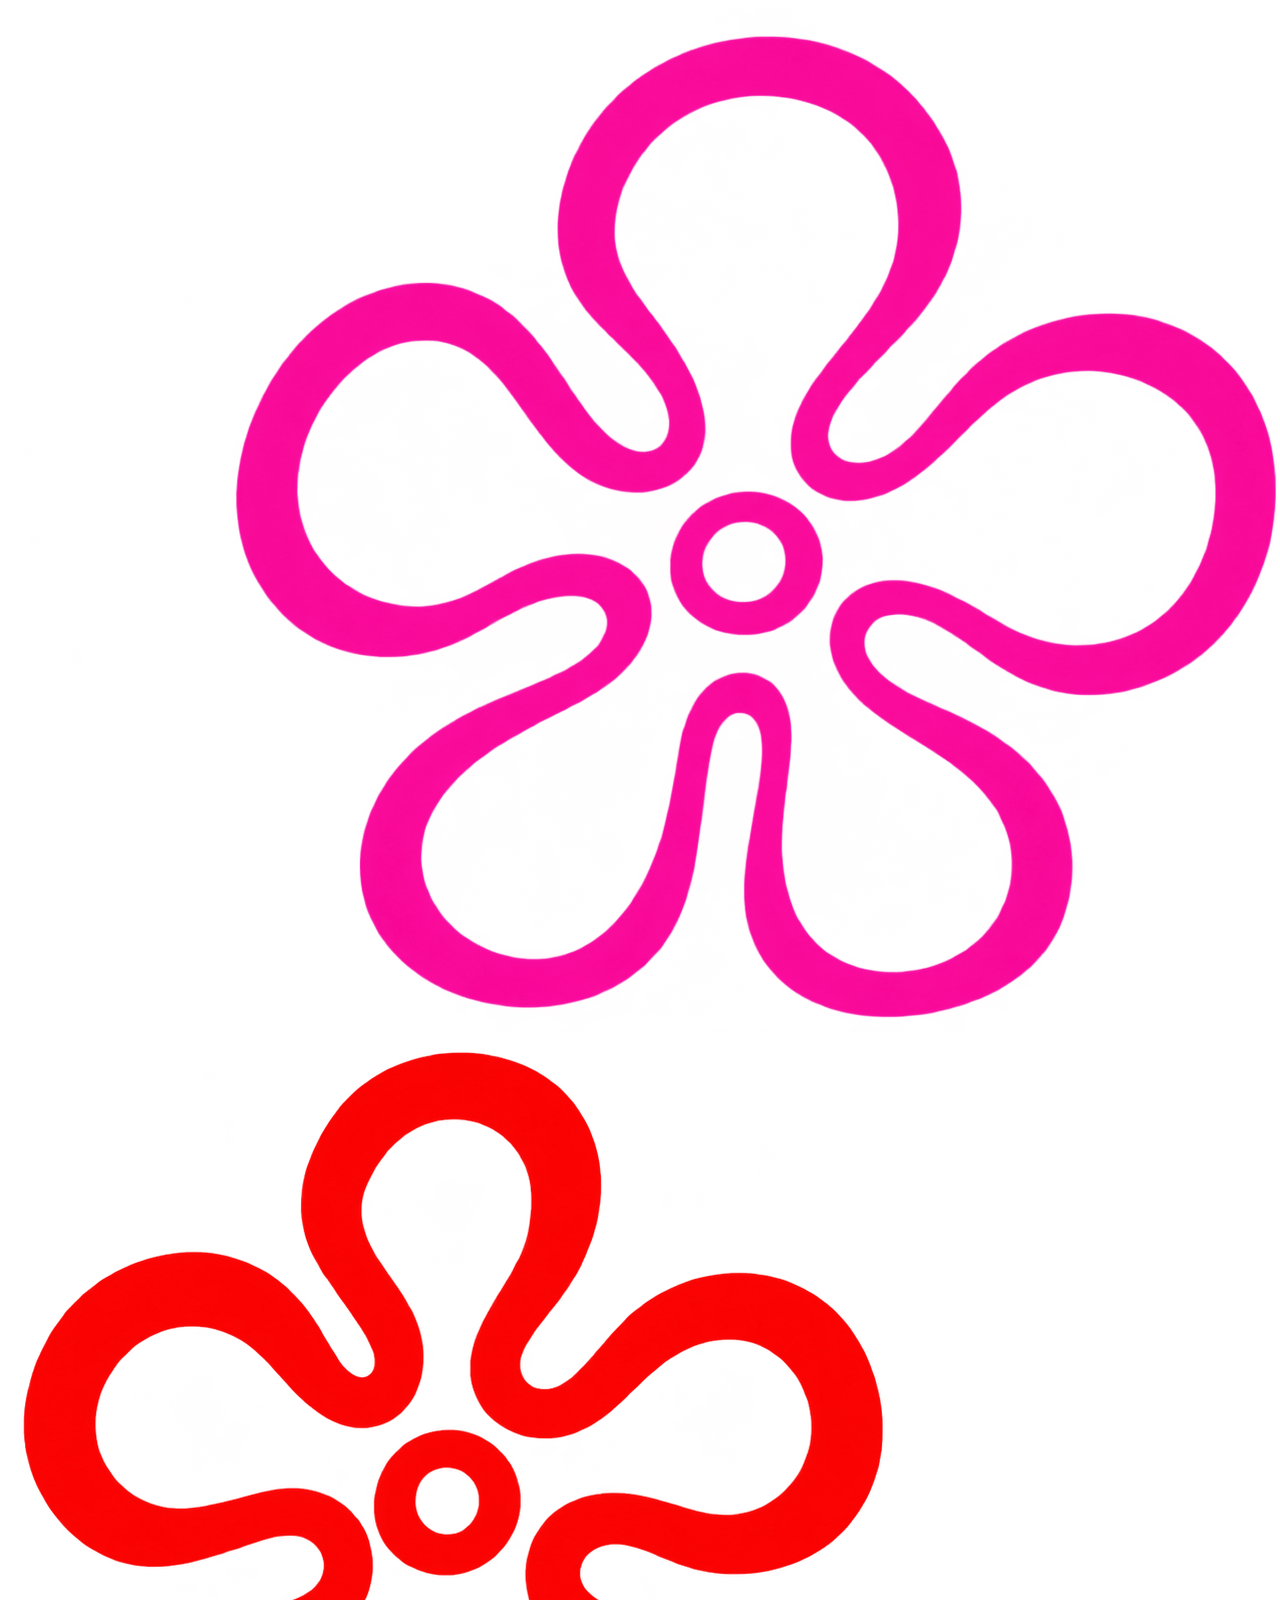
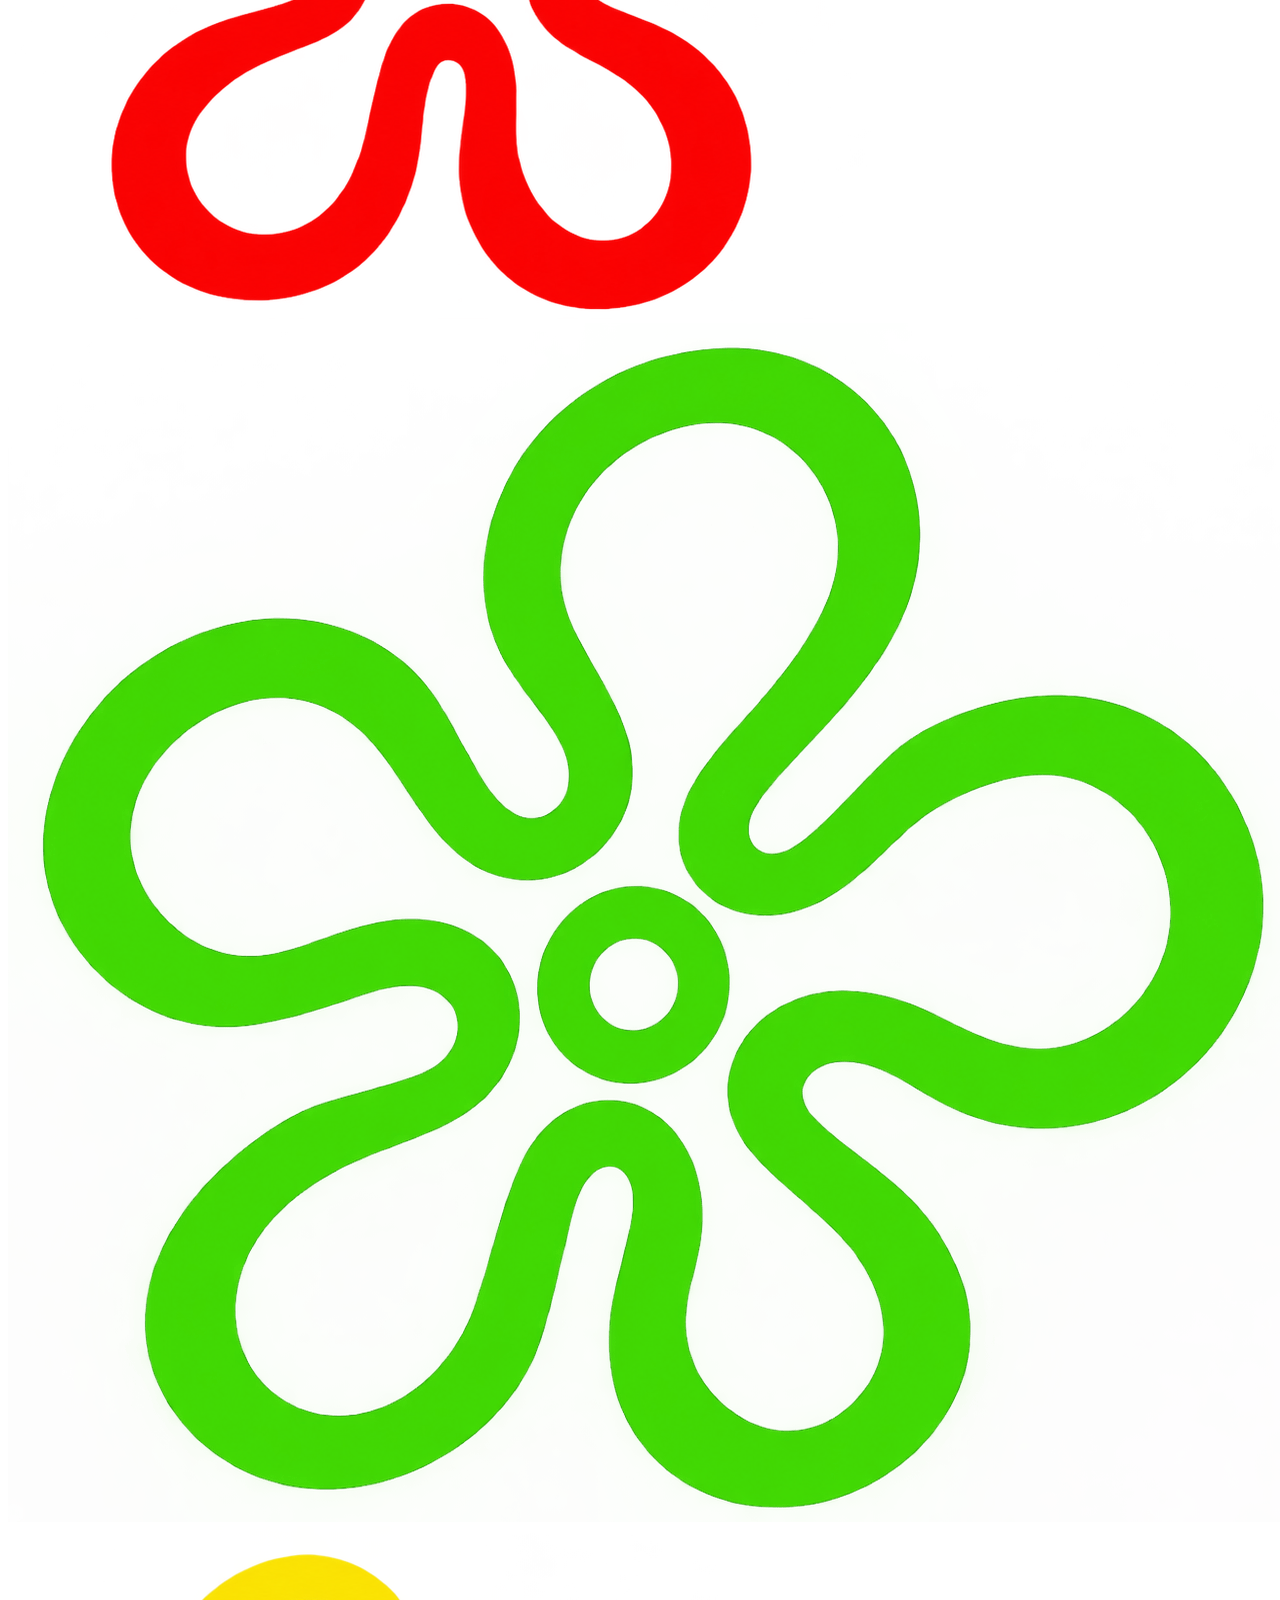
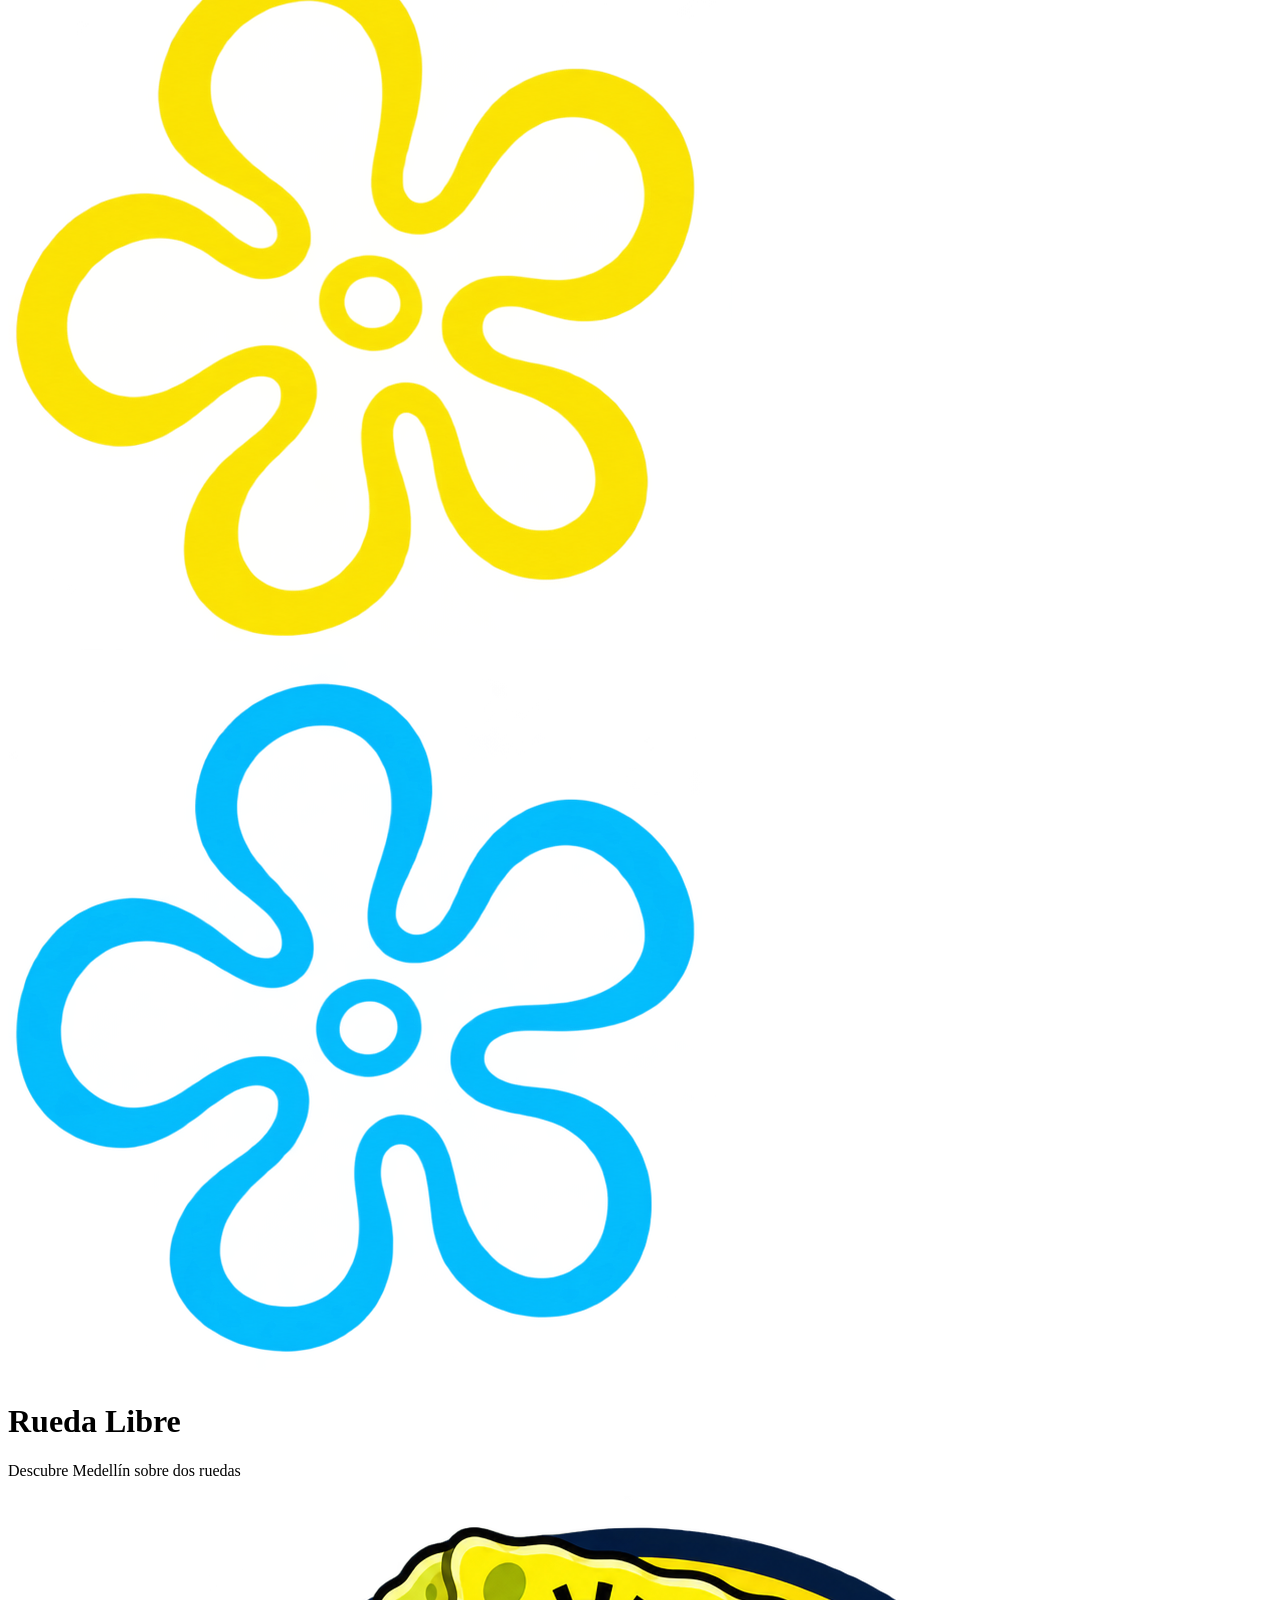
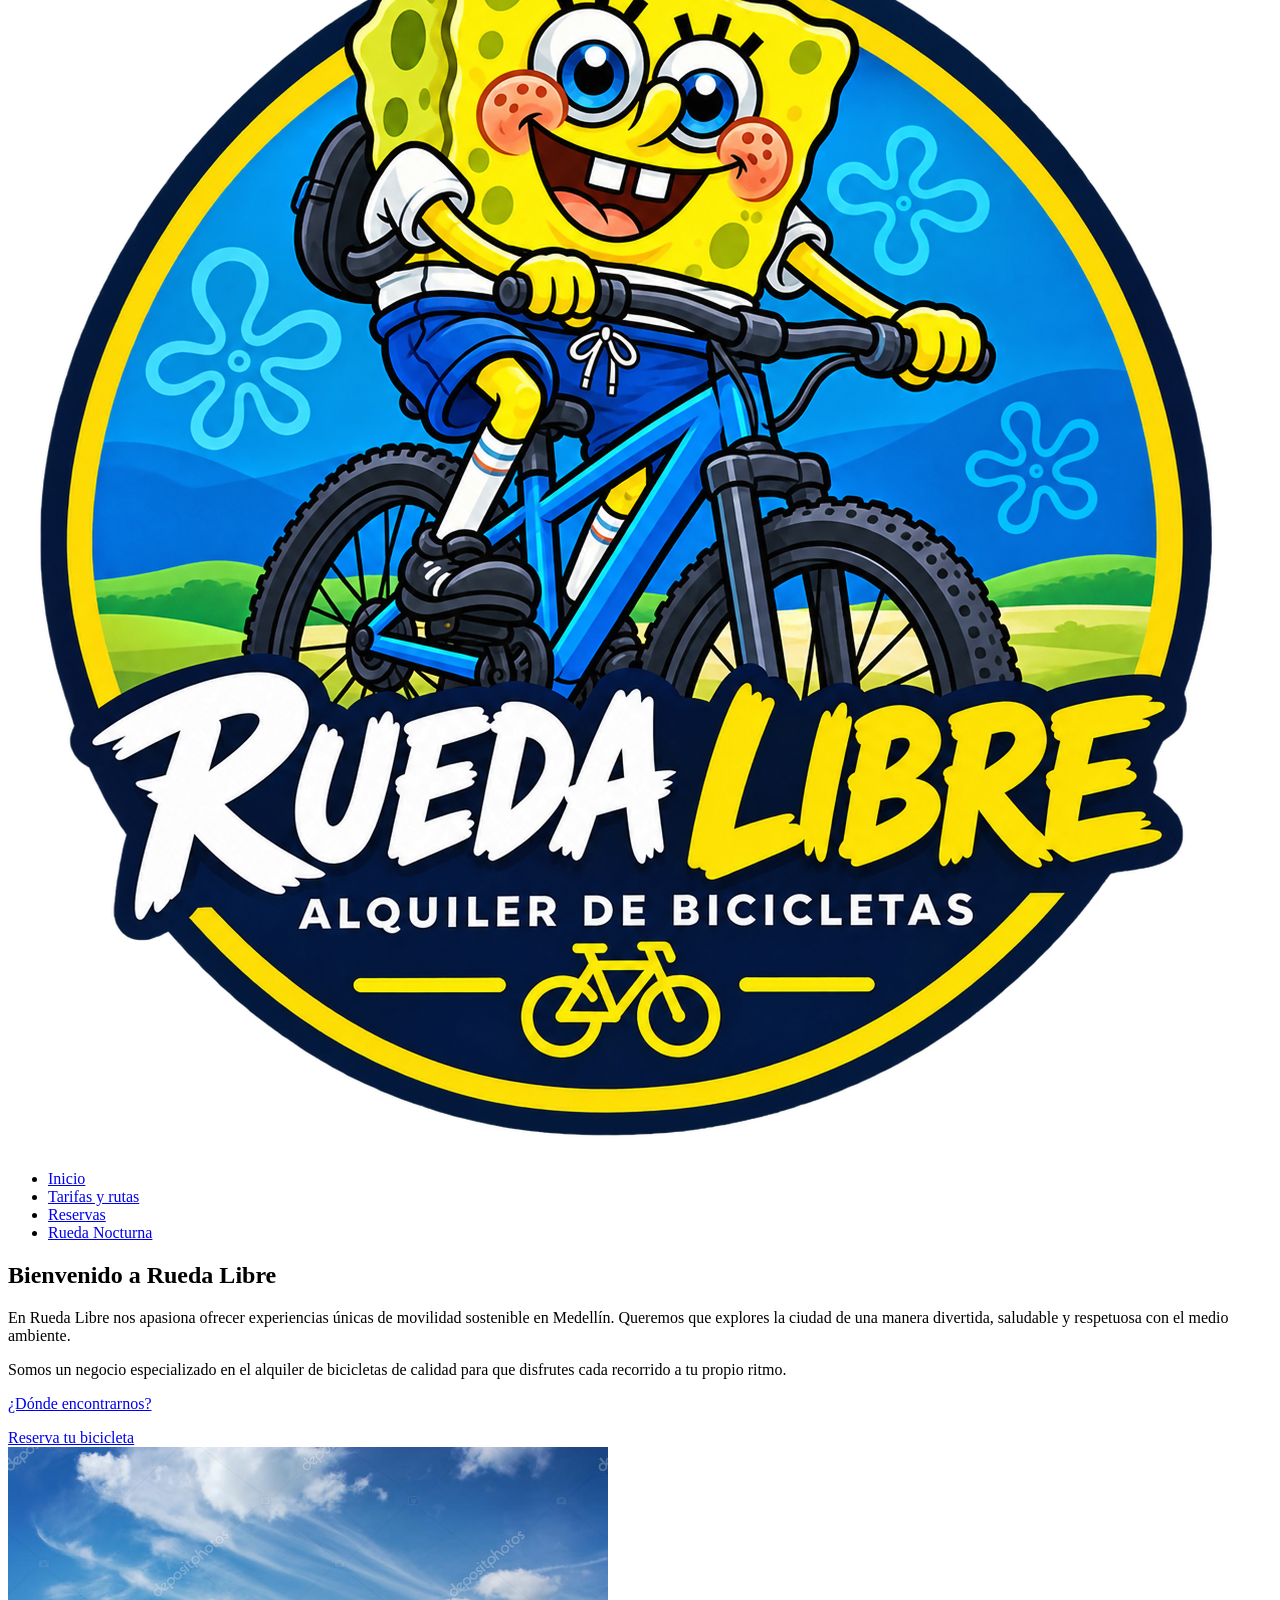
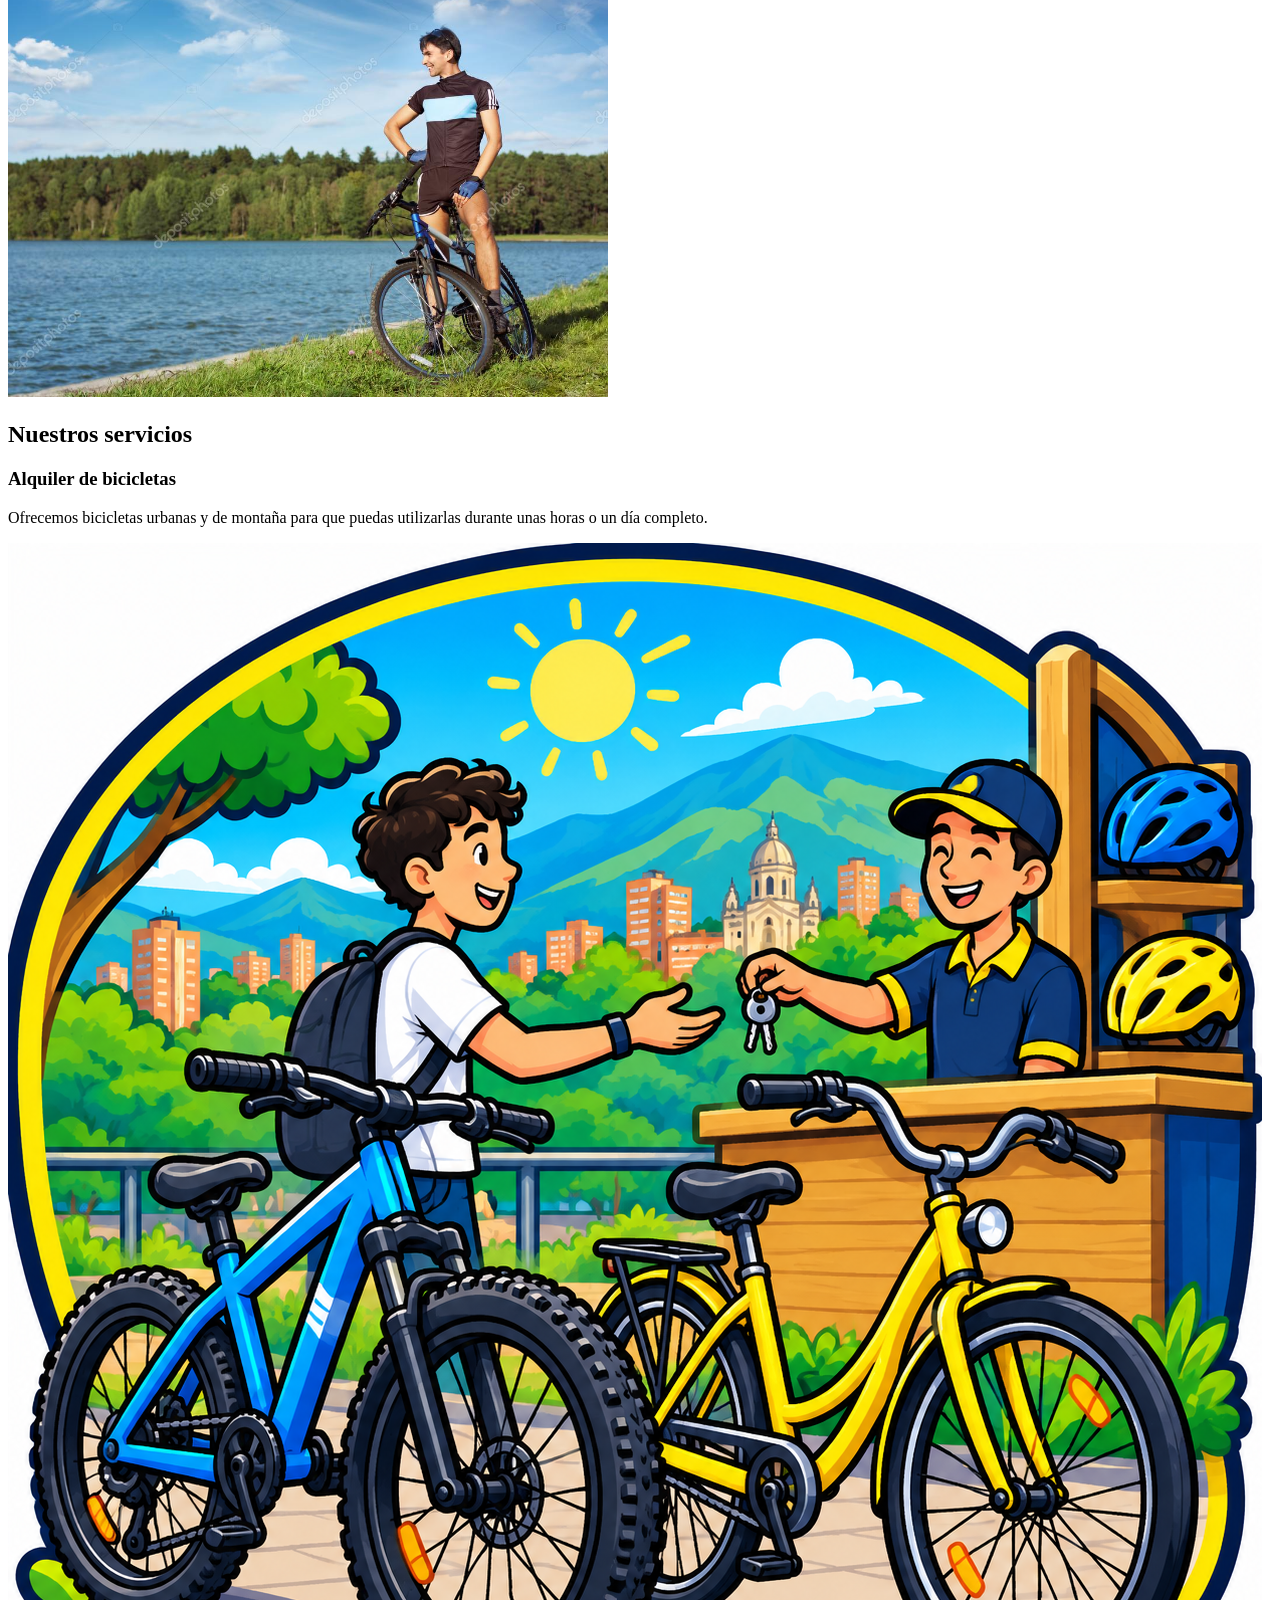
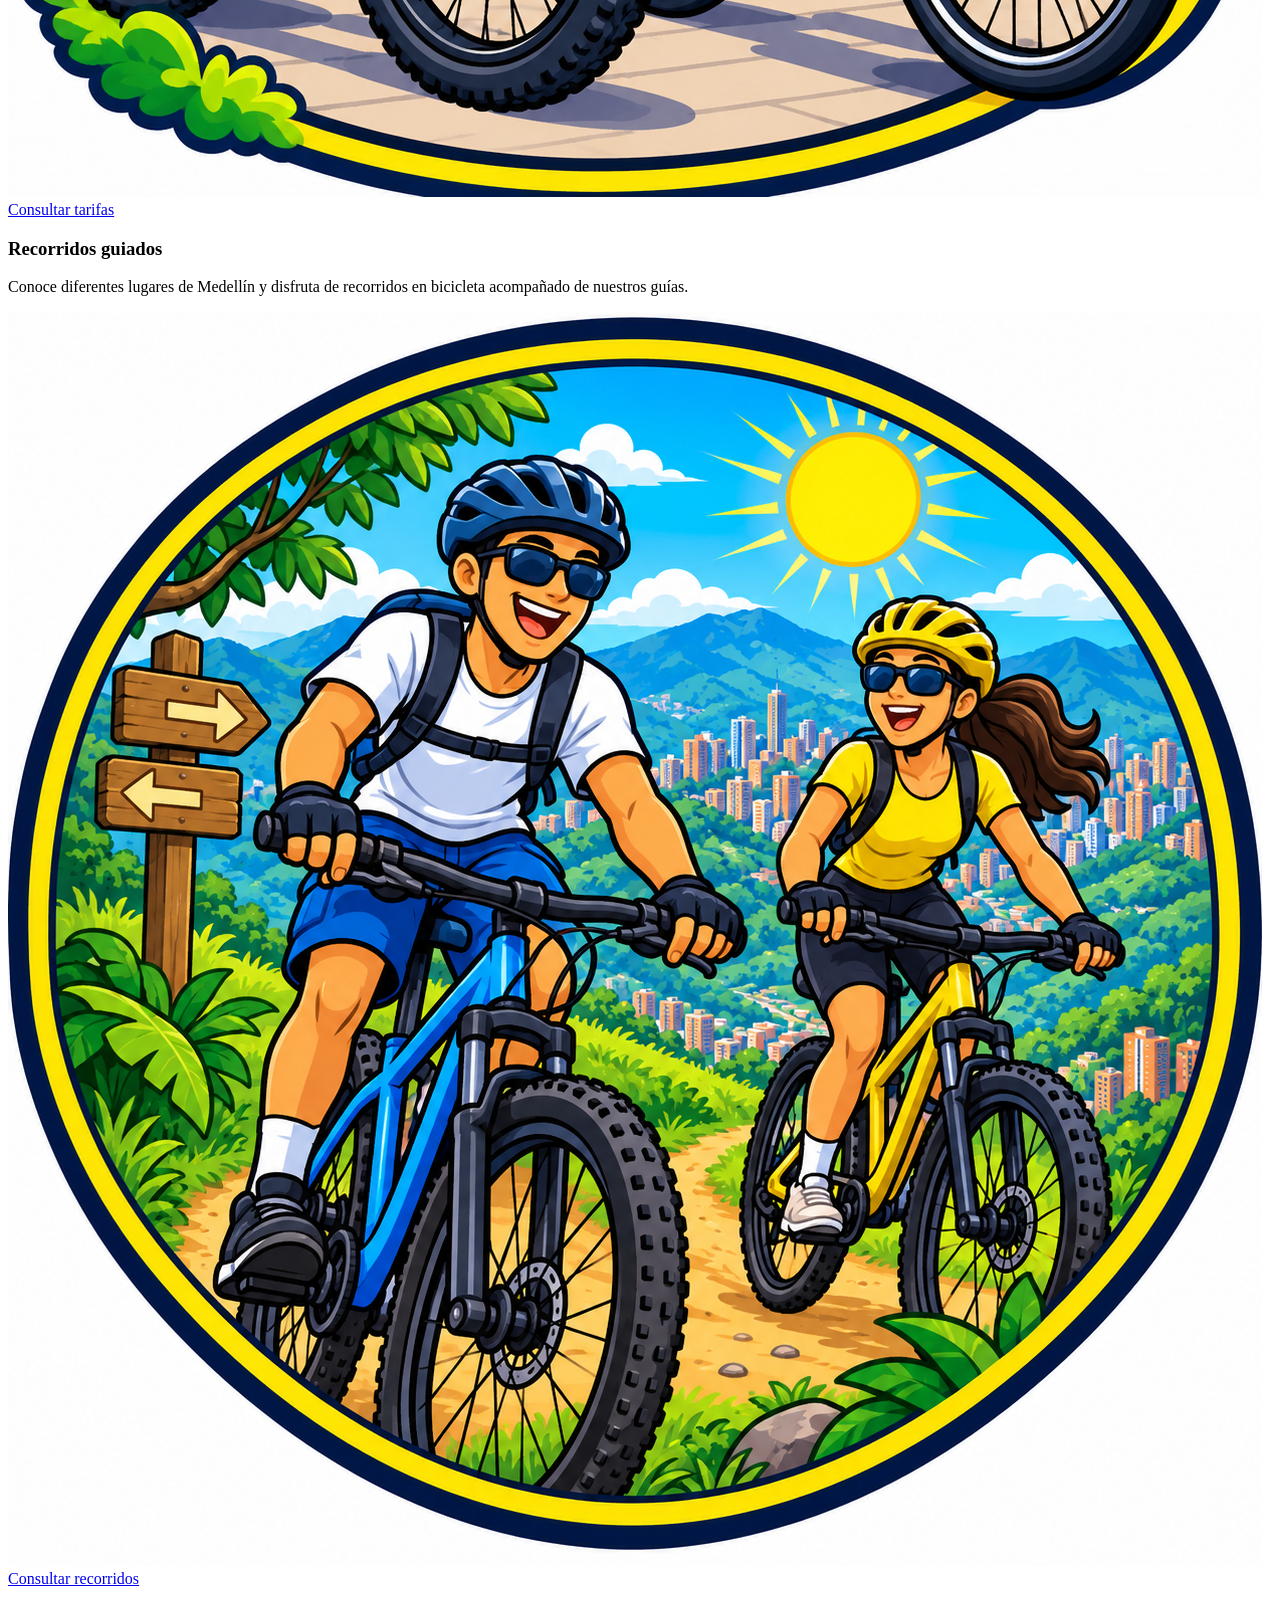
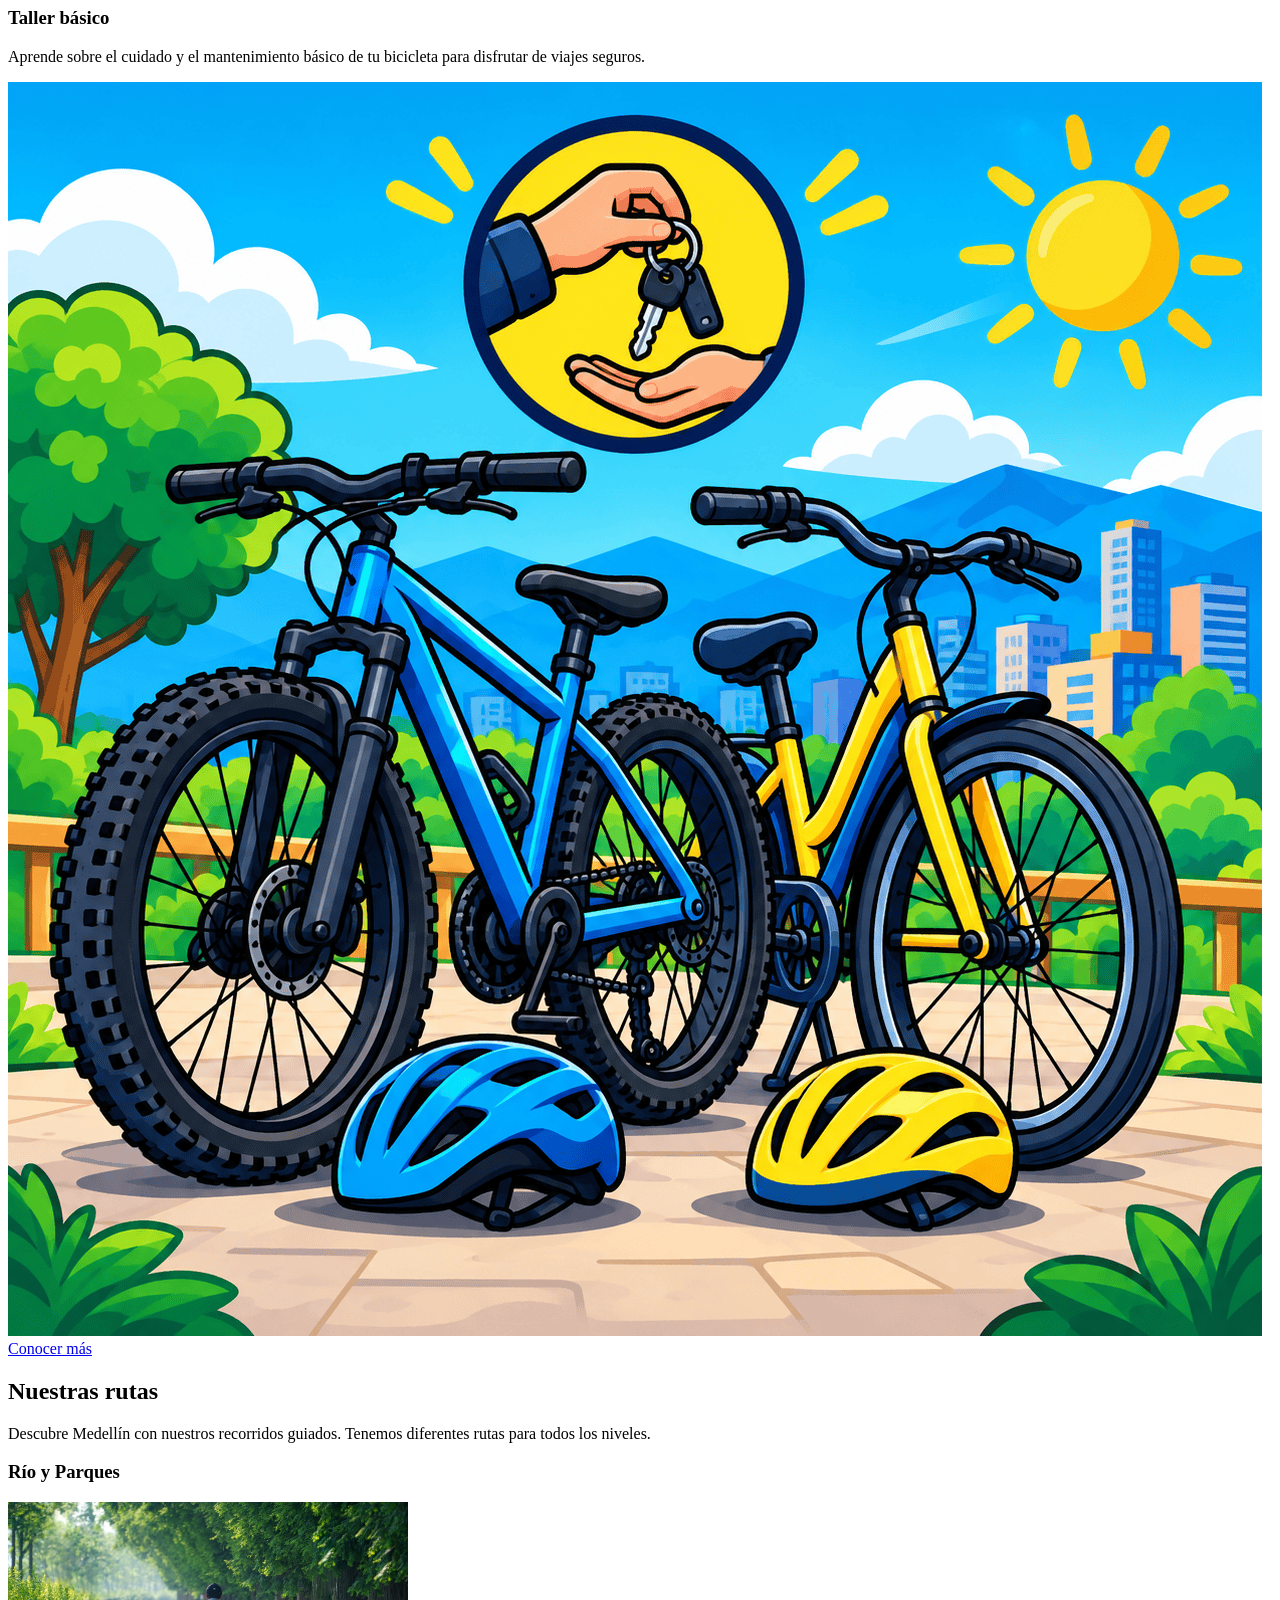
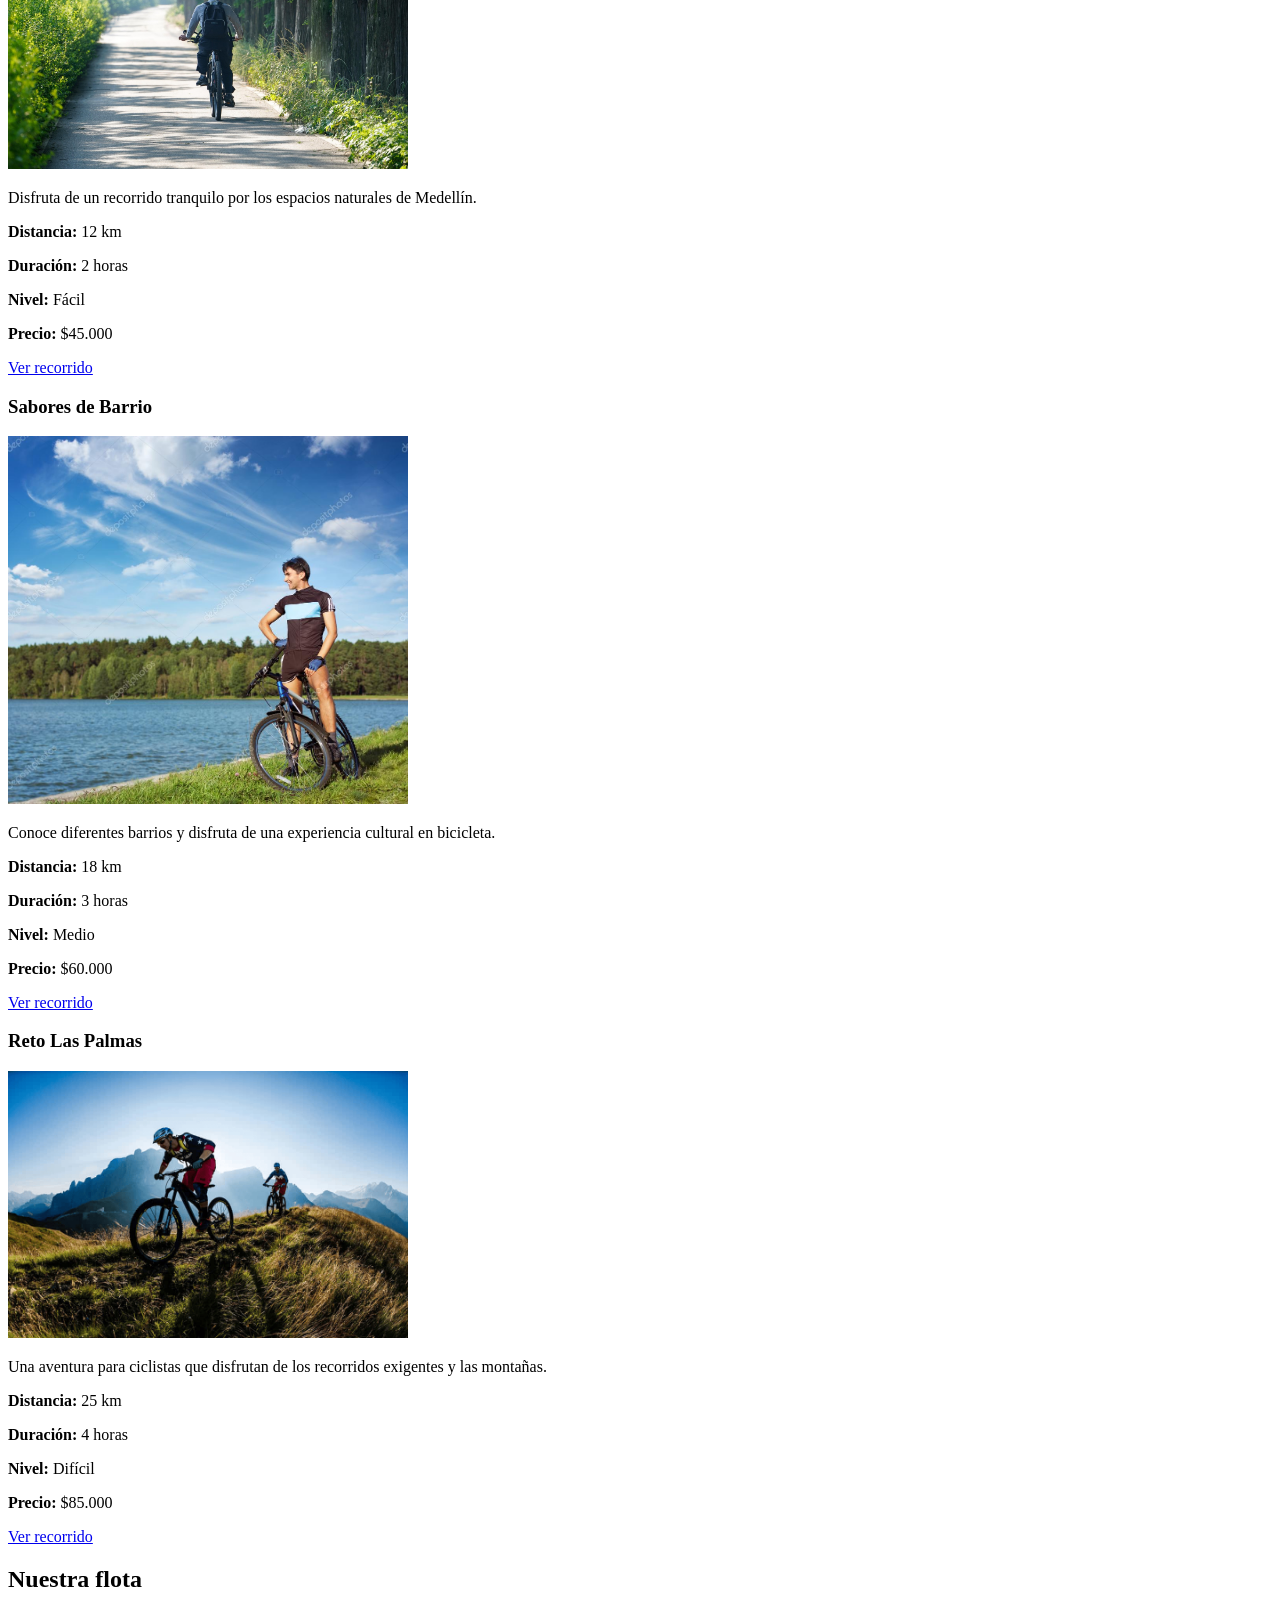
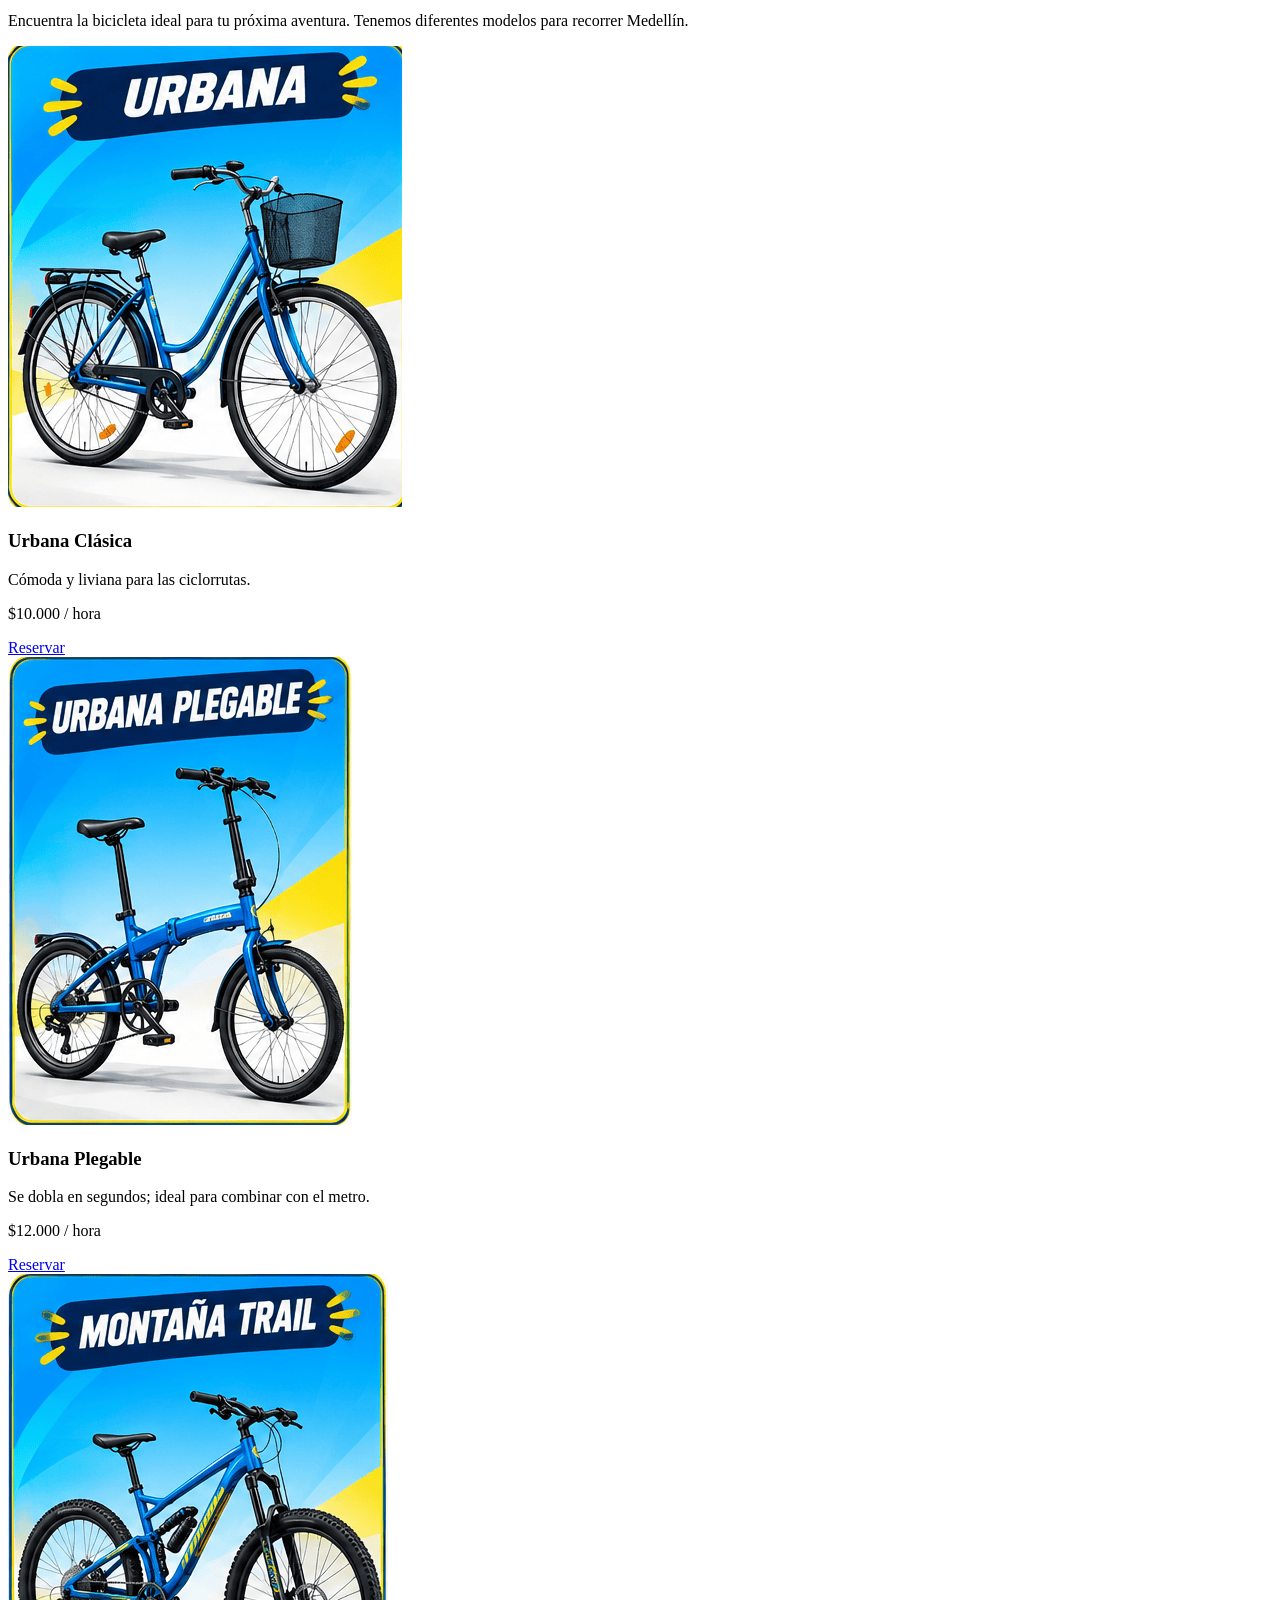
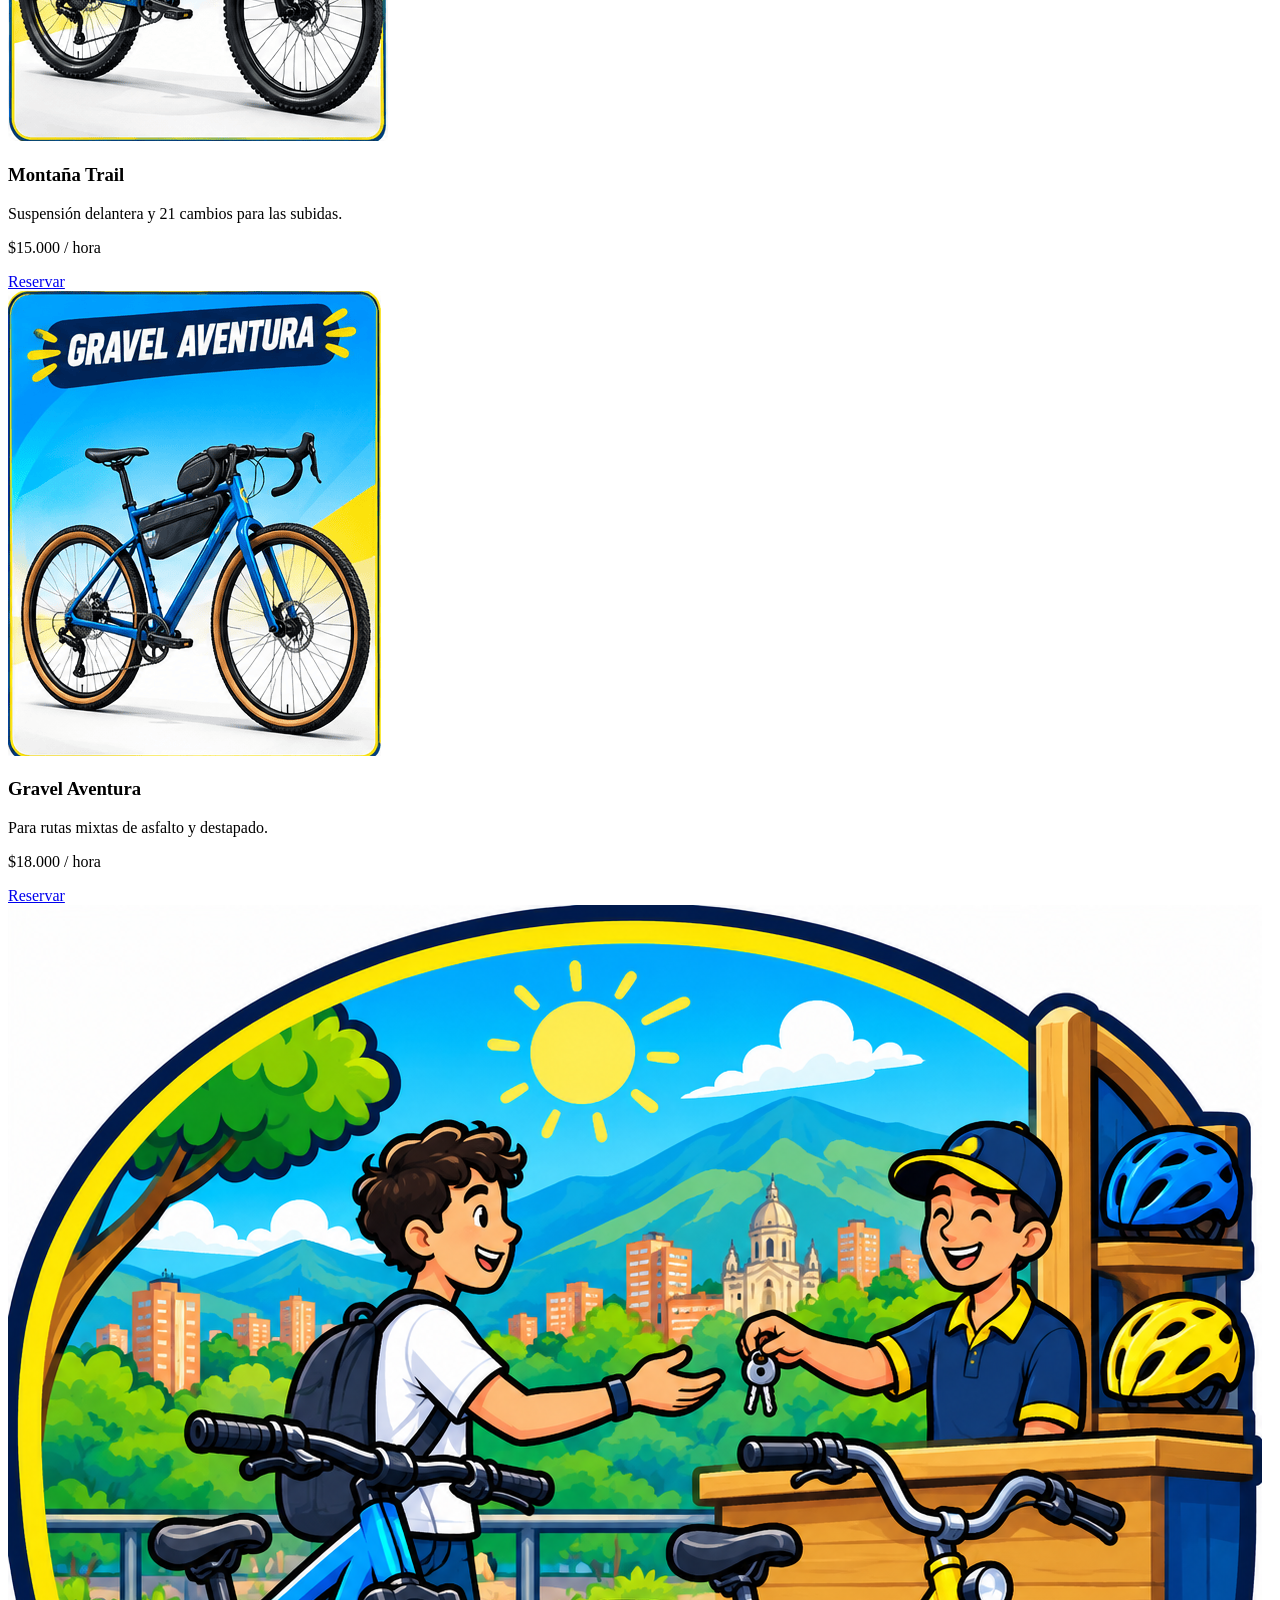
==== index.html @ 58b95651 "Organiza imagenes con nombres descriptivos y documenta la estructura" ====
<!DOCTYPE html>
<html lang="es">

<head>
    <meta charset="UTF-8">
    <meta name="viewport" content="width=device-width, initial-scale=1.0">

    <title>Rueda Libre | Alquiler de bicicletas en Medellín</title>

    <meta name="description"
        content="Alquiler de bicicletas y recorridos guiados en Medellín con Rueda Libre.">

    <link rel="stylesheet" href="css/styles.css">

    <link rel="preconnect" href="https://fonts.googleapis.com">
    <link rel="preconnect" href="https://fonts.gstatic.com" crossorigin>
    <link
        href="https://fonts.googleapis.com/css2?family=Montserrat:wght@700&family=Open+Sans:wght@400;600&display=swap"
        rel="stylesheet">
</head>

<body>

    <div class="particulas" aria-hidden="true">
        <img class="flor flor-1" src="img/decorative-flower-1.png" alt="">
        <img class="flor flor-2" src="img/decorative-flower-2.png" alt="">
        <img class="flor flor-3" src="img/decorative-flower-3.png" alt="">
        <img class="flor flor-4" src="img/decorative-flower-4.png" alt="">
        <img class="flor flor-5" src="img/decorative-flower-5.png" alt="">
    </div>

    <header class="encabezado">

        <div class="marca">
            <h1>Rueda Libre</h1>
            <p>Descubre Medellín sobre dos ruedas</p>
        </div>

        <img class="logo-rueda"
            src="img/rueda-libre-logo.png"
            alt="Logo de Rueda Libre">

        <nav aria-label="Navegación principal">
            <ul id="menu">
                <li>
                    <a href="index.html" class="activo" aria-current="page">
                        Inicio
                    </a>
                </li>
                <li>
                    <a href="paginas/tarifas.html">
                        Tarifas y rutas
                    </a>
                </li>
                <li>
                    <a href="paginas/reservas.html">
                        Reservas
                    </a>
                </li>
                <li>
                    <a href="nocturna/index.html">
                        Rueda Nocturna
                    </a>
                </li>
            </ul>
        </nav>

    </header>

    <main>

        <section class="portada">

            <div>
                <h2>Bienvenido a Rueda Libre</h2>

                <p>
                    En Rueda Libre nos apasiona ofrecer experiencias
                    únicas de movilidad sostenible en Medellín.
                    Queremos que explores la ciudad de una manera
                    divertida, saludable y respetuosa con el medio ambiente.
                </p>

                <p>
                    Somos un negocio especializado en el alquiler de
                    bicicletas de calidad para que disfrutes cada
                    recorrido a tu propio ritmo.
                </p>

                <p>
                    <a href="#encuentranos">
                        ¿Dónde encontrarnos?
                    </a>
                </p>

                <a href="paginas/reservas.html" class="boton">
                    Reserva tu bicicleta
                </a>
            </div>

            <div>
                <img src="img/cycling-landscape.jpg" width="600"
                    alt="Ciclista junto a un lago durante un recorrido">
            </div>

        </section>

        <section id="servicios">

            <h2>Nuestros servicios</h2>

            <div class="cuadricula-servicios">

                <article class="servicio">

                    <h3>Alquiler de bicicletas</h3>

                    <p>
                        Ofrecemos bicicletas urbanas y de montaña
                        para que puedas utilizarlas durante unas
                        horas o un día completo.
                    </p>

                    <img src="img/bicycle-rental.png"
                        alt="Bicicleta disponible para alquiler">

                    <a href="paginas/tarifas.html" class="boton">
                        Consultar tarifas
                    </a>

                </article>

                <article class="servicio">

                    <h3>Recorridos guiados</h3>

                    <p>
                        Conoce diferentes lugares de Medellín y disfruta
                        de recorridos en bicicleta acompañado de nuestros guías.
                    </p>

                    <img src="img/guided-bike-tour.png"
                        alt="Persona disfrutando un recorrido en bicicleta">

                    <a href="paginas/tarifas.html#recorridos" class="boton">
                        Consultar recorridos
                    </a>

                </article>

                <article class="servicio">

                    <h3>Taller básico</h3>

                    <p>
                        Aprende sobre el cuidado y el mantenimiento
                        básico de tu bicicleta para disfrutar
                        de viajes seguros.
                    </p>

                    <img src="img/bike-workshop.png"
                        alt="Taller de mantenimiento de bicicletas">

                    <a href="paginas/tarifas.html" class="boton">
                        Conocer más
                    </a>

                </article>

            </div>

        </section>

        <section id="rutas">

            <h2>Nuestras rutas</h2>

            <p>
                Descubre Medellín con nuestros recorridos guiados.
                Tenemos diferentes rutas para todos los niveles.
            </p>

            <div class="cuadricula-rutas">

                <article class="servicio">

                    <h3>Río y Parques</h3>

                    <img src="img/greenway-route.png" width="400"
                        alt="Ciclista atravesando un camino rodeado de árboles">

                    <p>
                        Disfruta de un recorrido tranquilo por
                        los espacios naturales de Medellín.
                    </p>

                    <p><strong>Distancia:</strong> 12 km</p>
                    <p><strong>Duración:</strong> 2 horas</p>
                    <p><strong>Nivel:</strong> Fácil</p>
                    <p><strong>Precio:</strong> $45.000</p>

                    <a href="paginas/tarifas.html#recorridos" class="boton">
                        Ver recorrido
                    </a>

                </article>

                <article class="servicio">

                    <h3>Sabores de Barrio</h3>

                    <img src="img/cycling-landscape.jpg" width="400"
                        alt="Ciclista en un paisaje natural">

                    <p>
                        Conoce diferentes barrios y disfruta
                        de una experiencia cultural en bicicleta.
                    </p>

                    <p><strong>Distancia:</strong> 18 km</p>
                    <p><strong>Duración:</strong> 3 horas</p>
                    <p><strong>Nivel:</strong> Medio</p>
                    <p><strong>Precio:</strong> $60.000</p>

                    <a href="paginas/tarifas.html#recorridos" class="boton">
                        Ver recorrido
                    </a>

                </article>

                <article class="servicio">

                    <h3>Reto Las Palmas</h3>

                    <img src="img/mountain-cycling.png" width="400"
                        alt="Ciclistas pedaleando por una zona montañosa">

                    <p>
                        Una aventura para ciclistas que disfrutan
                        de los recorridos exigentes y las montañas.
                    </p>

                    <p><strong>Distancia:</strong> 25 km</p>
                    <p><strong>Duración:</strong> 4 horas</p>
                    <p><strong>Nivel:</strong> Difícil</p>
                    <p><strong>Precio:</strong> $85.000</p>

                    <a href="paginas/tarifas.html#recorridos" class="boton">
                        Ver recorrido
                    </a>

                </article>

            </div>

        </section>

        <section id="bicicletas">

            <h2>Nuestra flota</h2>

            <p>
                Encuentra la bicicleta ideal para tu próxima aventura.
                Tenemos diferentes modelos para recorrer Medellín.
            </p>

            <div class="cuadricula-flota">

                <article class="tarjeta-bicicleta">

                    <img src="img/urban-classic-bike.png"
                        alt="Bicicleta Urbana Clásica">

                    <h3>Urbana Clásica</h3>

                    <p>
                        Cómoda y liviana para las ciclorrutas.
                    </p>

                    <p>$10.000 / hora</p>

                    <a href="paginas/reservas.html#reservas" class="boton">
                        Reservar
                    </a>

                </article>

                <article class="tarjeta-bicicleta">

                    <img src="img/urban-folding-bike.png"
                        alt="Bicicleta Urbana Plegable">

                    <h3>Urbana Plegable</h3>

                    <p>
                        Se dobla en segundos; ideal para combinar con el metro.
                    </p>

                    <p>$12.000 / hora</p>

                    <a href="paginas/reservas.html#reservas" class="boton">
                        Reservar
                    </a>

                </article>

                <article class="tarjeta-bicicleta">

                    <img src="img/mountain-trail-bike.png"
                        alt="Bicicleta Montaña Trail">

                    <h3>Montaña Trail</h3>

                    <p>
                        Suspensión delantera y 21 cambios para las subidas.
                    </p>

                    <p>$15.000 / hora</p>

                    <a href="paginas/reservas.html#reservas" class="boton">
                        Reservar
                    </a>

                </article>

                <article class="tarjeta-bicicleta">

                    <img src="img/gravel-adventure-bike.png"
                        alt="Bicicleta Gravel Aventura">

                    <h3>Gravel Aventura</h3>

                    <p>
                        Para rutas mixtas de asfalto y destapado.
                    </p>

                    <p>$18.000 / hora</p>

                    <a href="paginas/reservas.html#reservas" class="boton">
                        Reservar
                    </a>

                </article>

                <article class="tarjeta-bicicleta">

                    <img src="img/bicycle-rental.png"
                        alt="Ilustración genérica de Rueda Libre; foto de la eléctrica pendiente">

                    <span class="etiqueta-nuevo">Nuevo</span>

                    <h3>Eléctrica Urbana</h3>

                    <p>
                        Asistencia eléctrica con 45 km de autonomía.
                    </p>

                    <p>$25.000 / hora</p>

                    <a href="paginas/reservas.html#reservas" class="boton">
                        Reservar
                    </a>

                </article>

                <article class="tarjeta-bicicleta">

                    <img src="img/kids-bike.png"
                        alt="Bicicleta infantil">

                    <h3>Infantil</h3>

                    <p>
                        Para niños de 6 a 10 años.
                    </p>

                    <p>$8.000 / hora</p>

                    <a href="paginas/reservas.html#reservas" class="boton">
                        Reservar
                    </a>

                </article>

                <article class="tarjeta-bicicleta">

                    <img src="img/tandem-bike.png"
                        alt="Bicicleta Tándem para dos personas">

                    <h3>Tándem</h3>

                    <p>
                        Para dos personas; perfecta para pasear en pareja.
                    </p>

                    <p>$20.000 / hora</p>

                    <a href="paginas/reservas.html#reservas" class="boton">
                        Reservar
                    </a>

                </article>

            </div>

        </section>

        <section id="como-alquilar">

            <h2>¿Cómo alquilar?</h2>

            <p>
                Queremos que te muevas por Medellín de una manera fácil,
                económica y amigable con el medio ambiente.
                Sigue estos cuatro pasos para alquilar tu bicicleta.
            </p>

            <ol>
                <li>
                    <strong>Elige tu bicicleta:</strong>
                    selecciona el modelo que más te guste.
                </li>

                <li>
                    <strong>Completa tu solicitud:</strong>
                    llena el formulario con tus datos y el plan elegido.
                </li>

                <li>
                    <strong>Recoge tu bicicleta:</strong>
                    presenta tu documento de identidad y recibe
                    tu bicicleta con casco de seguridad.
                </li>

                <li>
                    <strong>Devuelve la bicicleta:</strong>
                    entrégala en el punto acordado dentro
                    del horario establecido.
                </li>
            </ol>

            <a href="paginas/reservas.html" class="boton">
                Comenzar mi reserva
            </a>

        </section>

        <section id="rueda-nocturna">

            <h2>Rueda Nocturna</h2>

            <p>
                Medellín también se disfruta después del atardecer.
            </p>

            <p>
                Descubre nuestros recorridos nocturnos y vive
                una experiencia diferente sobre dos ruedas.
            </p>

            <p>
                Tenemos tres rutas disponibles con precios
                desde $55.000.
            </p>

            <a href="nocturna/index.html" class="boton">
                Descubre Rueda Nocturna
            </a>

        </section>

        <section id="beneficios" class="seccion-beneficios">

            <h2>Beneficios</h2>

            <ul>
                <li>Seguro contra accidentes de tránsito.</li>
                <li>Seguro contra robo.</li>
                <li>Bono del 20 % en productos del D1.</li>
            </ul>

            <img class="imagen-beneficios"
                src="img/cycling-benefits.png"
                alt="Beneficios de utilizar los servicios de Rueda Libre">

        </section>

        <section id="encuentranos">

            <h2>Encuéntranos</h2>

            <p>
                ¿Quieres conocer nuestra ubicación
                o comunicarte con nosotros?
            </p>

            <p>
                <a href="https://www.google.com/maps"
                    target="_blank"
                    rel="noopener noreferrer">
                    Consultar Google Maps
                </a>
            </p>

            <p>
                <a href="mailto:hola@ruedalibre.example">
                    Escríbenos por correo electrónico
                </a>
            </p>

        </section>

    </main>

    <footer>

        <div class="pie-contenedor">

            <div>
                <h2>Rueda Libre</h2>
                <p>Descubre Medellín sobre dos ruedas.</p>
            </div>

            <div>
                <h3>Contacto</h3>
                <p>
                    <a href="mailto:hola@ruedalibre.example">
                        hola@ruedalibre.example
                    </a>
                </p>
            </div>

            <div>
                <h3>Horarios</h3>
                <p>Lunes a viernes: 7:00 a. m. a 7:00 p. m.</p>
                <p>Fines de semana: 6:00 a. m. a 2:00 p. m.</p>
            </div>

        </div>

        <p class="derechos">
            &copy; 2026 Rueda Libre. Proyecto académico.
        </p>

    </footer>

    <a class="whatsapp"
        href="https://wa.me/?text=Conoce%20Rueda%20Libre%3A%20alquiler%20de%20bicicletas%20y%20recorridos%20por%20Medell%C3%ADn."
        target="_blank"
        rel="noopener noreferrer"
        aria-label="Compartir Rueda Libre por WhatsApp">
         WhatsApp
    </a>

</body>

</html>
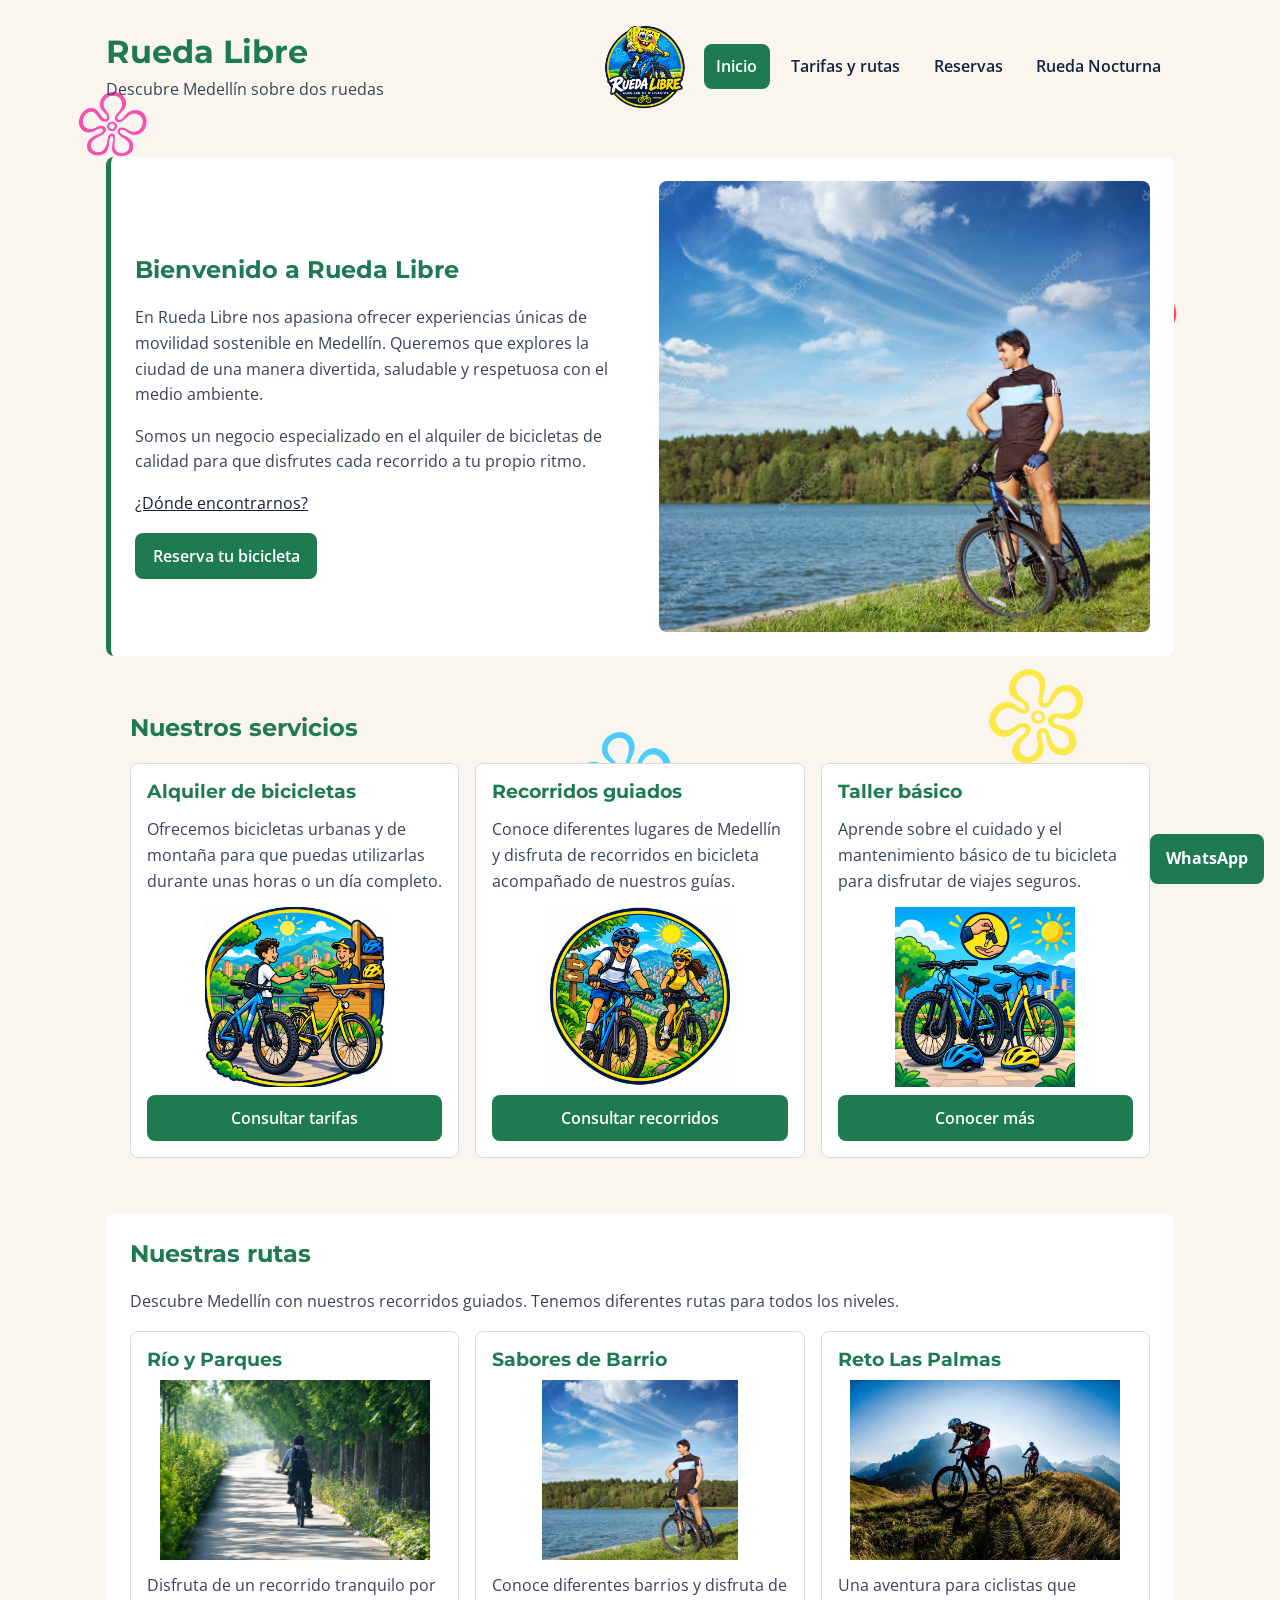
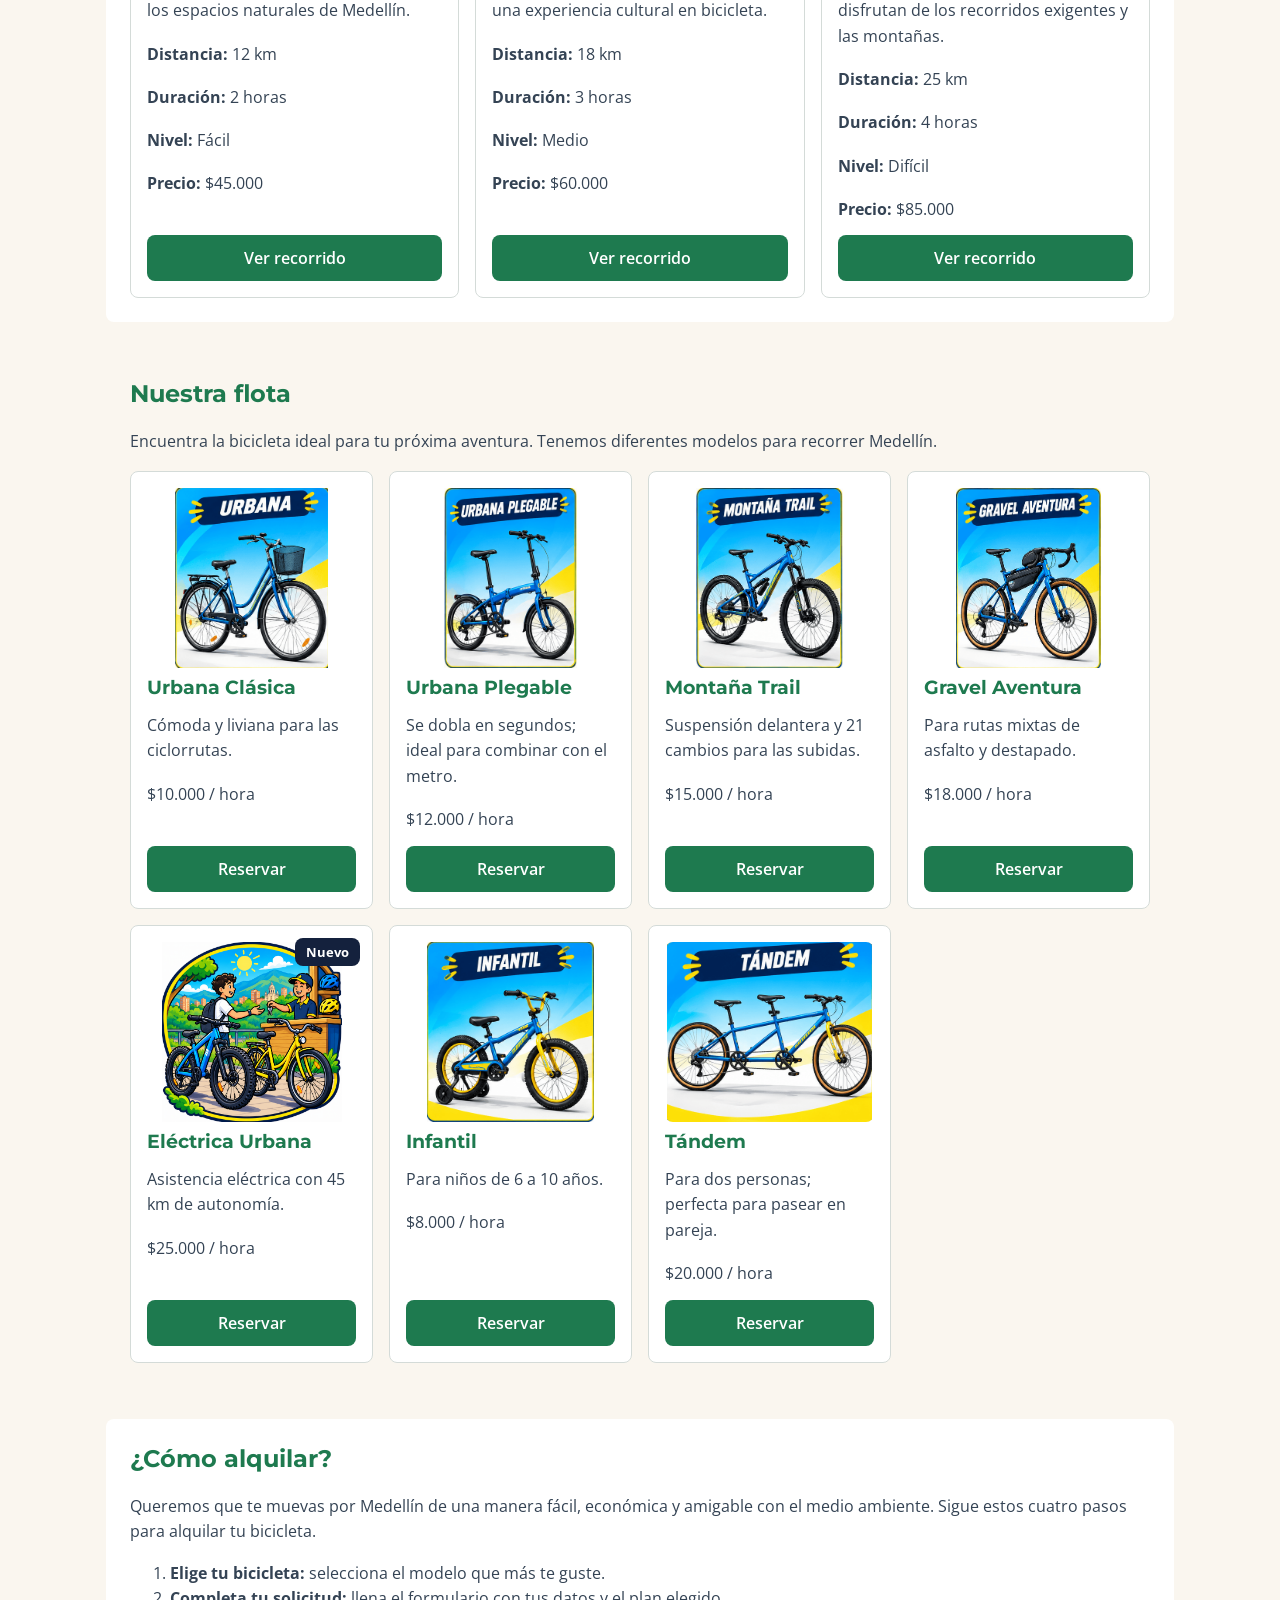
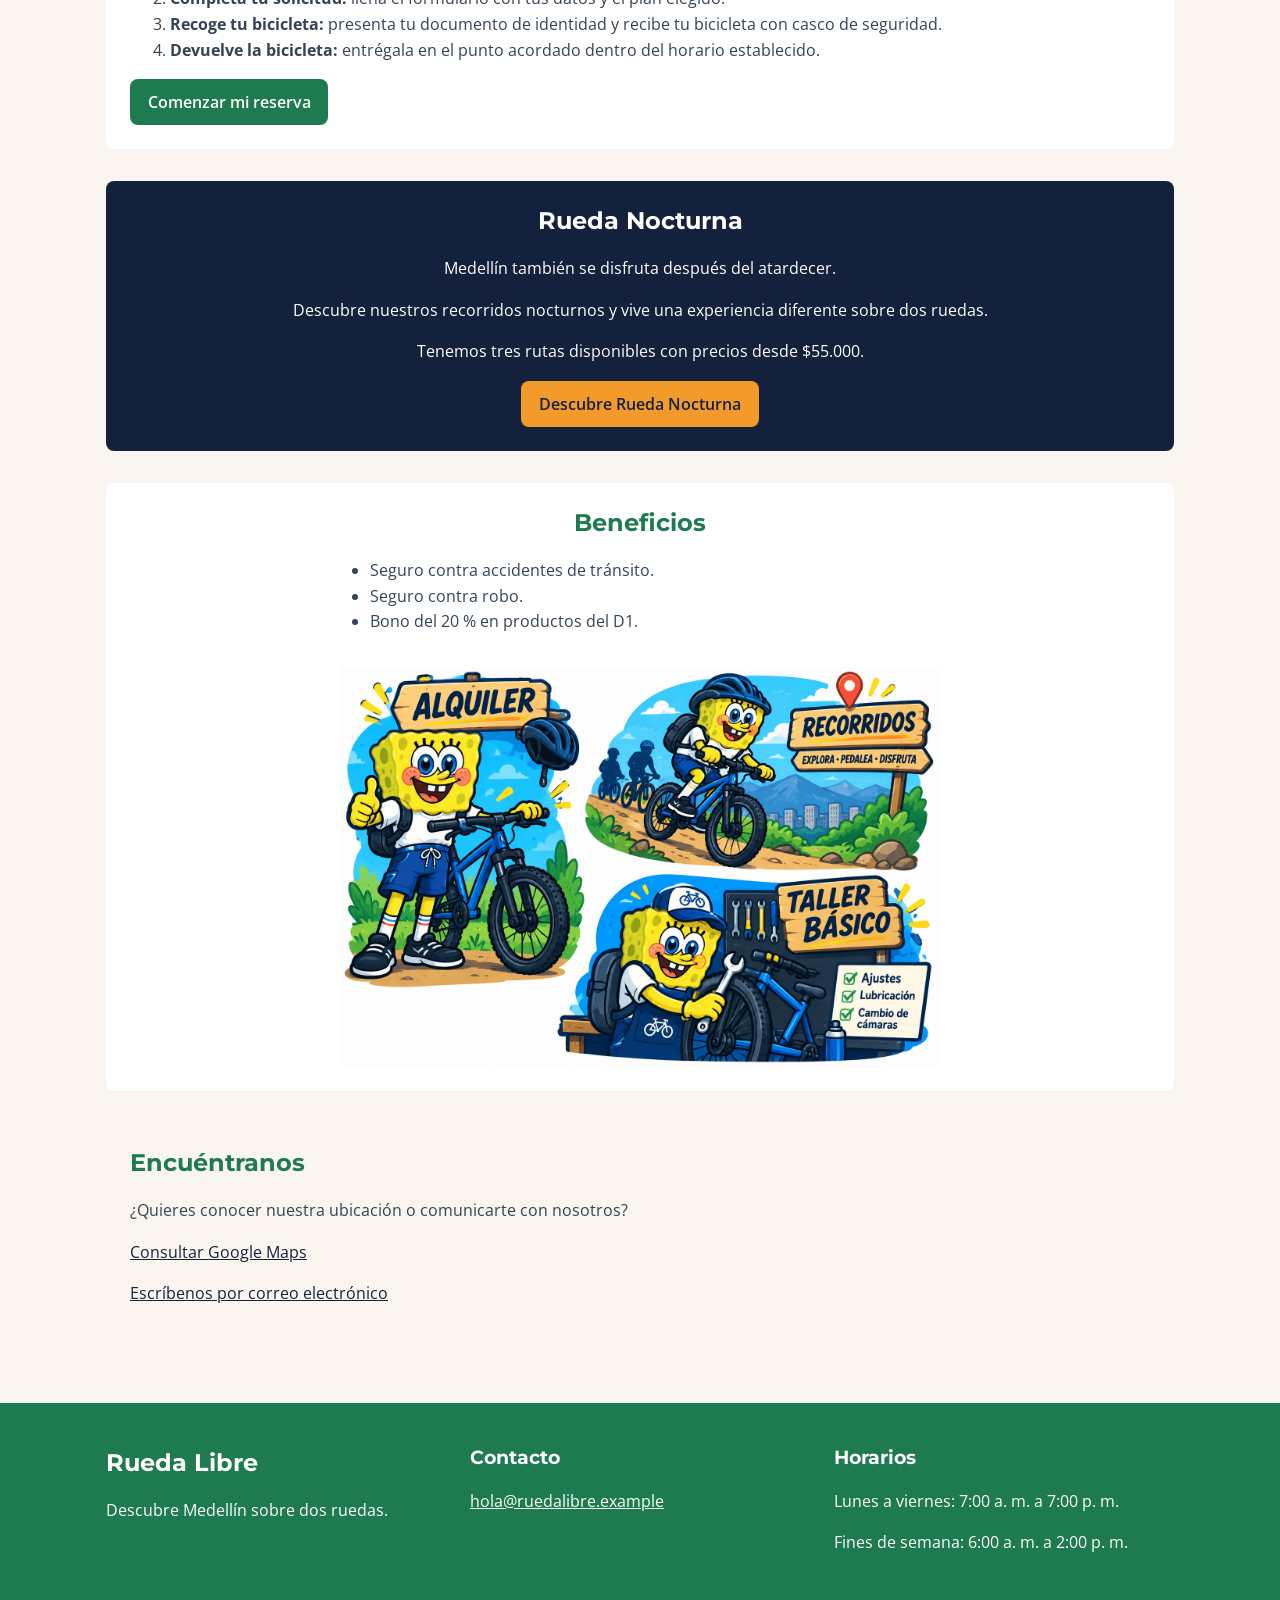
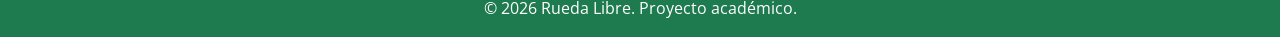
==== commit 0a1034e4: "Estandariza clases e IDs en inglés, accesibilidad y documentación" ====
--- a/index.html
+++ b/index.html
@@ -21,29 +21,29 @@
 
 <body>
 
-    <div class="particulas" aria-hidden="true">
-        <img class="flor flor-1" src="img/decorative-flower-1.png" alt="">
-        <img class="flor flor-2" src="img/decorative-flower-2.png" alt="">
-        <img class="flor flor-3" src="img/decorative-flower-3.png" alt="">
-        <img class="flor flor-4" src="img/decorative-flower-4.png" alt="">
-        <img class="flor flor-5" src="img/decorative-flower-5.png" alt="">
+    <div class="particles" aria-hidden="true">
+        <img class="flower flower-1" src="img/decorative-flower-1.png" alt="">
+        <img class="flower flower-2" src="img/decorative-flower-2.png" alt="">
+        <img class="flower flower-3" src="img/decorative-flower-3.png" alt="">
+        <img class="flower flower-4" src="img/decorative-flower-4.png" alt="">
+        <img class="flower flower-5" src="img/decorative-flower-5.png" alt="">
     </div>
 
-    <header class="encabezado">
-
-        <div class="marca">
+    <header class="site-header">
+
+        <div class="brand">
             <h1>Rueda Libre</h1>
             <p>Descubre Medellín sobre dos ruedas</p>
         </div>
 
-        <img class="logo-rueda"
+        <img class="brand-logo"
             src="img/rueda-libre-logo.png"
             alt="Logo de Rueda Libre">
 
         <nav aria-label="Navegación principal">
-            <ul id="menu">
-                <li>
-                    <a href="index.html" class="activo" aria-current="page">
+            <ul id="main-menu">
+                <li>
+                    <a href="index.html" class="active" aria-current="page">
                         Inicio
                     </a>
                 </li>
@@ -69,7 +69,7 @@
 
     <main>
 
-        <section class="portada">
+        <section class="hero">
 
             <div>
                 <h2>Bienvenido a Rueda Libre</h2>
@@ -88,12 +88,12 @@
                 </p>
 
                 <p>
-                    <a href="#encuentranos">
+                    <a href="#find-us">
                         ¿Dónde encontrarnos?
                     </a>
                 </p>
 
-                <a href="paginas/reservas.html" class="boton">
+                <a href="paginas/reservas.html" class="button">
                     Reserva tu bicicleta
                 </a>
             </div>
@@ -105,13 +105,13 @@
 
         </section>
 
-        <section id="servicios">
+        <section id="services">
 
             <h2>Nuestros servicios</h2>
 
-            <div class="cuadricula-servicios">
-
-                <article class="servicio">
+            <div class="services-grid">
+
+                <article class="service-card">
 
                     <h3>Alquiler de bicicletas</h3>
 
@@ -124,13 +124,13 @@
                     <img src="img/bicycle-rental.png"
                         alt="Bicicleta disponible para alquiler">
 
-                    <a href="paginas/tarifas.html" class="boton">
+                    <a href="paginas/tarifas.html" class="button">
                         Consultar tarifas
                     </a>
 
                 </article>
 
-                <article class="servicio">
+                <article class="service-card">
 
                     <h3>Recorridos guiados</h3>
 
@@ -142,13 +142,13 @@
                     <img src="img/guided-bike-tour.png"
                         alt="Persona disfrutando un recorrido en bicicleta">
 
-                    <a href="paginas/tarifas.html#recorridos" class="boton">
+                    <a href="paginas/tarifas.html#guided-tours" class="button">
                         Consultar recorridos
                     </a>
 
                 </article>
 
-                <article class="servicio">
+                <article class="service-card">
 
                     <h3>Taller básico</h3>
 
@@ -161,7 +161,7 @@
                     <img src="img/bike-workshop.png"
                         alt="Taller de mantenimiento de bicicletas">
 
-                    <a href="paginas/tarifas.html" class="boton">
+                    <a href="paginas/tarifas.html" class="button">
                         Conocer más
                     </a>
 
@@ -171,7 +171,7 @@
 
         </section>
 
-        <section id="rutas">
+        <section id="routes">
 
             <h2>Nuestras rutas</h2>
 
@@ -180,9 +180,9 @@
                 Tenemos diferentes rutas para todos los niveles.
             </p>
 
-            <div class="cuadricula-rutas">
-
-                <article class="servicio">
+            <div class="routes-grid">
+
+                <article class="service-card">
 
                     <h3>Río y Parques</h3>
 
@@ -199,13 +199,13 @@
                     <p><strong>Nivel:</strong> Fácil</p>
                     <p><strong>Precio:</strong> $45.000</p>
 
-                    <a href="paginas/tarifas.html#recorridos" class="boton">
+                    <a href="paginas/tarifas.html#guided-tours" class="button">
                         Ver recorrido
                     </a>
 
                 </article>
 
-                <article class="servicio">
+                <article class="service-card">
 
                     <h3>Sabores de Barrio</h3>
 
@@ -222,13 +222,13 @@
                     <p><strong>Nivel:</strong> Medio</p>
                     <p><strong>Precio:</strong> $60.000</p>
 
-                    <a href="paginas/tarifas.html#recorridos" class="boton">
+                    <a href="paginas/tarifas.html#guided-tours" class="button">
                         Ver recorrido
                     </a>
 
                 </article>
 
-                <article class="servicio">
+                <article class="service-card">
 
                     <h3>Reto Las Palmas</h3>
 
@@ -245,7 +245,7 @@
                     <p><strong>Nivel:</strong> Difícil</p>
                     <p><strong>Precio:</strong> $85.000</p>
 
-                    <a href="paginas/tarifas.html#recorridos" class="boton">
+                    <a href="paginas/tarifas.html#guided-tours" class="button">
                         Ver recorrido
                     </a>
 
@@ -255,7 +255,7 @@
 
         </section>
 
-        <section id="bicicletas">
+        <section id="bikes">
 
             <h2>Nuestra flota</h2>
 
@@ -264,9 +264,9 @@
                 Tenemos diferentes modelos para recorrer Medellín.
             </p>
 
-            <div class="cuadricula-flota">
-
-                <article class="tarjeta-bicicleta">
+            <div class="fleet-grid">
+
+                <article class="bike-card">
 
                     <img src="img/urban-classic-bike.png"
                         alt="Bicicleta Urbana Clásica">
@@ -279,13 +279,13 @@
 
                     <p>$10.000 / hora</p>
 
-                    <a href="paginas/reservas.html#reservas" class="boton">
-                        Reservar
-                    </a>
-
-                </article>
-
-                <article class="tarjeta-bicicleta">
+                    <a href="paginas/reservas.html#bookings" class="button">
+                        Reservar
+                    </a>
+
+                </article>
+
+                <article class="bike-card">
 
                     <img src="img/urban-folding-bike.png"
                         alt="Bicicleta Urbana Plegable">
@@ -298,13 +298,13 @@
 
                     <p>$12.000 / hora</p>
 
-                    <a href="paginas/reservas.html#reservas" class="boton">
-                        Reservar
-                    </a>
-
-                </article>
-
-                <article class="tarjeta-bicicleta">
+                    <a href="paginas/reservas.html#bookings" class="button">
+                        Reservar
+                    </a>
+
+                </article>
+
+                <article class="bike-card">
 
                     <img src="img/mountain-trail-bike.png"
                         alt="Bicicleta Montaña Trail">
@@ -317,13 +317,13 @@
 
                     <p>$15.000 / hora</p>
 
-                    <a href="paginas/reservas.html#reservas" class="boton">
-                        Reservar
-                    </a>
-
-                </article>
-
-                <article class="tarjeta-bicicleta">
+                    <a href="paginas/reservas.html#bookings" class="button">
+                        Reservar
+                    </a>
+
+                </article>
+
+                <article class="bike-card">
 
                     <img src="img/gravel-adventure-bike.png"
                         alt="Bicicleta Gravel Aventura">
@@ -336,18 +336,18 @@
 
                     <p>$18.000 / hora</p>
 
-                    <a href="paginas/reservas.html#reservas" class="boton">
-                        Reservar
-                    </a>
-
-                </article>
-
-                <article class="tarjeta-bicicleta">
+                    <a href="paginas/reservas.html#bookings" class="button">
+                        Reservar
+                    </a>
+
+                </article>
+
+                <article class="bike-card">
 
                     <img src="img/bicycle-rental.png"
                         alt="Ilustración genérica de Rueda Libre; foto de la eléctrica pendiente">
 
-                    <span class="etiqueta-nuevo">Nuevo</span>
+                    <span class="new-badge">Nuevo</span>
 
                     <h3>Eléctrica Urbana</h3>
 
@@ -357,13 +357,13 @@
 
                     <p>$25.000 / hora</p>
 
-                    <a href="paginas/reservas.html#reservas" class="boton">
-                        Reservar
-                    </a>
-
-                </article>
-
-                <article class="tarjeta-bicicleta">
+                    <a href="paginas/reservas.html#bookings" class="button">
+                        Reservar
+                    </a>
+
+                </article>
+
+                <article class="bike-card">
 
                     <img src="img/kids-bike.png"
                         alt="Bicicleta infantil">
@@ -376,13 +376,13 @@
 
                     <p>$8.000 / hora</p>
 
-                    <a href="paginas/reservas.html#reservas" class="boton">
-                        Reservar
-                    </a>
-
-                </article>
-
-                <article class="tarjeta-bicicleta">
+                    <a href="paginas/reservas.html#bookings" class="button">
+                        Reservar
+                    </a>
+
+                </article>
+
+                <article class="bike-card">
 
                     <img src="img/tandem-bike.png"
                         alt="Bicicleta Tándem para dos personas">
@@ -395,17 +395,17 @@
 
                     <p>$20.000 / hora</p>
 
-                    <a href="paginas/reservas.html#reservas" class="boton">
-                        Reservar
-                    </a>
-
-                </article>
-
-            </div>
-
-        </section>
-
-        <section id="como-alquilar">
+                    <a href="paginas/reservas.html#bookings" class="button">
+                        Reservar
+                    </a>
+
+                </article>
+
+            </div>
+
+        </section>
+
+        <section id="how-to-rent">
 
             <h2>¿Cómo alquilar?</h2>
 
@@ -439,13 +439,13 @@
                 </li>
             </ol>
 
-            <a href="paginas/reservas.html" class="boton">
+            <a href="paginas/reservas.html" class="button">
                 Comenzar mi reserva
             </a>
 
         </section>
 
-        <section id="rueda-nocturna">
+        <section id="night-ride">
 
             <h2>Rueda Nocturna</h2>
 
@@ -463,13 +463,13 @@
                 desde $55.000.
             </p>
 
-            <a href="nocturna/index.html" class="boton">
+            <a href="nocturna/index.html" class="button">
                 Descubre Rueda Nocturna
             </a>
 
         </section>
 
-        <section id="beneficios" class="seccion-beneficios">
+        <section id="benefits" class="benefits-section">
 
             <h2>Beneficios</h2>
 
@@ -479,13 +479,13 @@
                 <li>Bono del 20 % en productos del D1.</li>
             </ul>
 
-            <img class="imagen-beneficios"
+            <img class="benefits-image"
                 src="img/cycling-benefits.png"
                 alt="Beneficios de utilizar los servicios de Rueda Libre">
 
         </section>
 
-        <section id="encuentranos">
+        <section id="find-us">
 
             <h2>Encuéntranos</h2>
 
@@ -514,7 +514,7 @@
 
     <footer>
 
-        <div class="pie-contenedor">
+        <div class="footer-container">
 
             <div>
                 <h2>Rueda Libre</h2>
@@ -538,7 +538,7 @@
 
         </div>
 
-        <p class="derechos">
+        <p class="copyright">
             &copy; 2026 Rueda Libre. Proyecto académico.
         </p>
 
--- a/css/styles.css
+++ b/css/styles.css
@@ -0,0 +1,295 @@
+/* 1. Variables que reutilizamos en Rueda Libre */
+:root {
+    --route-green: #1e7a4f;
+    --dark-green: #166b42;
+    --pedal-orange: #f39a2b;
+    --night-blue: #14213d;
+    --cream: #faf6ef;
+    --white: #fff;
+    --text-color: #344354;
+    --border-color: #d4dbd8;
+    --spacing: 1rem;
+    --radius: 8px;
+    --content-width: 1100px;
+    --body-font: "Open Sans", sans-serif;
+    --heading-font: "Montserrat", sans-serif;
+}
+
+/* 2. Estilos generales: empezamos por el celular */
+* { box-sizing: border-box; }
+html { scroll-behavior: smooth; }
+body {
+    margin: 0;
+    background: var(--cream);
+    color: var(--text-color);
+    font: 400 1rem/1.6 var(--body-font);
+}
+h1, h2, h3 {
+    color: var(--route-green);
+    font-family: var(--heading-font);
+    line-height: 1.3;
+}
+img { max-width: 100%; height: auto; }
+a { color: var(--night-blue); }
+a:hover { text-decoration: underline; }
+a:focus-visible, button:focus-visible, input:focus-visible,
+select:focus-visible, textarea:focus-visible {
+    outline: 3px solid var(--pedal-orange);
+    outline-offset: 2px;
+}
+
+/* 3. Encabezado y navegación */
+.site-header, main, .footer-container {
+    max-width: var(--content-width);
+    margin: auto;
+    padding: 1.5rem var(--spacing);
+}
+.site-header {
+    display: flex;
+    flex-direction: column;
+    align-items: center;
+    gap: var(--spacing);
+    text-align: center;
+}
+.brand h1 { margin: 0; }
+.brand p { margin: .25rem 0 0; }
+.brand-logo { width: 85px; height: 85px; object-fit: contain; }
+nav ul {
+    display: flex;
+    flex-wrap: wrap;
+    justify-content: center;
+    gap: .5rem;
+    list-style: none;
+    margin: 0;
+    padding: 0;
+}
+nav a {
+    display: inline-block;
+    padding: .6rem .8rem;
+    border-radius: var(--radius);
+    font-weight: 600;
+    text-decoration: none;
+}
+nav a:hover, nav a.active, nav a[aria-current="page"] {
+    background: var(--route-green);
+    color: var(--white);
+    text-decoration: none;
+}
+
+/* 4. Secciones y portada */
+main > section {
+    margin-bottom: 2rem;
+    padding: 1.5rem;
+    border-radius: var(--radius);
+}
+main > section:nth-of-type(odd) { background: var(--white); }
+section > h2 { margin-top: 0; }
+.hero { display: grid; gap: 2rem; align-items: center; }
+main > .hero {
+    background: #eaf5ed;
+    border-left: 5px solid var(--route-green);
+}
+.hero img { display: block; width: 100%; border-radius: var(--radius); }
+
+/* 5. Botones y tarjetas reutilizables */
+.button, button[type="submit"] {
+    display: inline-block;
+    padding: .75rem 1.1rem;
+    border: 0;
+    border-radius: var(--radius);
+    background: var(--route-green);
+    color: var(--white);
+    font: 600 1rem var(--body-font);
+    text-align: center;
+    text-decoration: none;
+    cursor: pointer;
+}
+.button:hover, button[type="submit"]:hover {
+    background: var(--dark-green);
+    color: var(--white);
+    text-decoration: none;
+}
+.services-grid, .routes-grid, .fleet-grid {
+    display: grid;
+    grid-template-columns: 1fr;
+    gap: var(--spacing);
+}
+/* La flota se adapta automáticamente, sin media queries propias. */
+.fleet-grid {
+    grid-template-columns: repeat(auto-fit, minmax(min(100%, 220px), 1fr));
+}
+.service-card, .bike-card, aside, fieldset {
+    padding: var(--spacing);
+    border: 1px solid var(--border-color);
+    border-radius: var(--radius);
+    background: var(--white);
+}
+.service-card, .bike-card {
+    display: flex;
+    flex-direction: column;
+    gap: .5rem;
+}
+.service-card h3, .bike-card h3 { margin: 0; }
+.service-card p, .bike-card p { margin: .3rem 0; }
+.service-card img, .bike-card img {
+    display: block;
+    width: 100%;
+    height: 180px;
+    object-fit: contain;
+    border-radius: var(--radius);
+}
+.service-card .button, .bike-card .button { margin-top: auto; }
+.bike-card { position: relative; }
+.new-badge {
+    position: absolute;
+    top: .75rem;
+    right: .75rem;
+    padding: .25rem .7rem;
+    background: var(--night-blue);
+    color: var(--white);
+    border-radius: var(--radius);
+    font-size: .8rem;
+    font-weight: 700;
+}
+
+/* 6. Secciones destacadas */
+#night-ride { background: var(--night-blue); text-align: center; }
+#night-ride h2, #night-ride p { color: var(--white); }
+#night-ride .button {
+    background: var(--pedal-orange);
+    color: var(--night-blue);
+}
+.benefits-section { text-align: center; }
+.benefits-section ul {
+    max-width: 620px;
+    margin: 1rem auto 2rem;
+    text-align: left;
+}
+.benefits-image {
+    display: block;
+    width: 100%;
+    max-width: 800px;
+    max-height: 400px;
+    object-fit: contain;
+    margin: auto;
+    border-radius: var(--radius);
+}
+
+/* 7. Tablas y formularios */
+.table-container { width: 100%; overflow-x: auto; }
+table {
+    width: 100%;
+    border-collapse: collapse;
+    background: var(--white);
+    font-size: .85rem;
+}
+caption { padding: .6rem; text-align: left; font-weight: 600; }
+th, td {
+    padding: .35rem;
+    border: 1px solid var(--border-color);
+    text-align: left;
+    overflow-wrap: anywhere;
+}
+thead { background: var(--route-green); color: var(--white); }
+form { width: 100%; max-width: 720px; margin: auto; }
+fieldset { margin: 0 0 var(--spacing); min-width: 0; }
+legend { color: var(--route-green); font-weight: 700; }
+.form-field, .field {
+    display: grid;
+    gap: .35rem;
+    margin-bottom: var(--spacing);
+}
+.form-row { display: grid; gap: var(--spacing); }
+input:not([type="radio"]):not([type="checkbox"]), select, textarea {
+    width: 100%;
+    padding: .65rem;
+    border: 1px solid var(--dark-green);
+    border-radius: var(--radius);
+    font: inherit;
+}
+fieldset > label { display: inline-block; margin: .4rem 1rem .4rem 0; }
+.acceptance { display: block; margin-bottom: var(--spacing); }
+.note { font-size: .9rem; }
+.booking-layout { display: grid; gap: var(--spacing); align-items: start; }
+.booking-layout form { max-width: none; min-width: 0; }
+.booking-layout aside h3 { margin-top: 0; }
+dl { display: grid; gap: .5rem; }
+dt { font-weight: 700; }
+dd { margin: 0; }
+
+/* 8. Pie de página */
+footer { background: var(--route-green); color: var(--white); }
+footer h2, footer h3, footer a { color: var(--white); }
+.footer-container { display: grid; gap: 1.5rem; }
+.copyright { margin: 0; padding: 0 1rem 1rem; text-align: center; }
+
+/* 9. Flores decorativas */
+.particles {
+    position: fixed;
+    inset: 0;
+    z-index: 0;
+    overflow: hidden;
+    pointer-events: none;
+}
+.flower {
+    position: absolute;
+    width: 60px;
+    opacity: .7;
+    animation: flotar 8s ease-in-out infinite alternate;
+}
+.flower-1 { top: 10%; left: 5%; }
+.flower-2 { top: 30%; right: 8%; animation-delay: 2s; }
+.flower-3 { top: 55%; left: 12%; animation-delay: 4s; }
+.flower-4 { bottom: 15%; right: 15%; animation-delay: 1s; }
+.flower-5 { bottom: 8%; left: 45%; animation-delay: 3s; }
+@keyframes flotar {
+    from { transform: translateY(0) rotate(0deg); }
+    to { transform: translateY(-16px) rotate(12deg); }
+}
+body > header, body > main, body > footer { position: relative; z-index: 1; }
+
+/* 10. Acceso de contacto (se activará al disponer de un número real) */
+.whatsapp {
+    position: fixed;
+    right: 1rem;
+    bottom: 1rem;
+    z-index: 5;
+    margin: 0;
+    padding: .75rem 1rem;
+    border-radius: var(--radius);
+    background: var(--route-green);
+    color: var(--white);
+    font-weight: 700;
+    text-decoration: none;
+}
+
+.whatsapp:hover {
+    background: var(--dark-green);
+    color: var(--white);
+}
+
+/* 11. Tablet y escritorio: solo cambiamos lo necesario */
+@media (min-width: 768px) {
+    .site-header {
+        flex-direction: row;
+        justify-content: space-between;
+        text-align: left;
+    }
+    .brand { flex: 1 1 200px; }
+    .hero { grid-template-columns: 1fr 1fr; }
+    .services-grid, .routes-grid { grid-template-columns: repeat(2, 1fr); }
+    .form-row { grid-template-columns: 1fr 1fr; }
+    .footer-container { grid-template-columns: repeat(3, 1fr); }
+    dl { grid-template-columns: max-content 1fr; }
+    table { font-size: 1rem; }
+    th, td { padding: .7rem; overflow-wrap: normal; }
+    .flower { width: 100px; }
+}
+@media (min-width: 1200px) {
+    .services-grid, .routes-grid { grid-template-columns: repeat(3, 1fr); }
+    .booking-layout { grid-template-columns: 2fr 1fr; }
+}
+@media (prefers-reduced-motion: reduce) {
+    html { scroll-behavior: auto; }
+    .flower { animation: none; }
+}
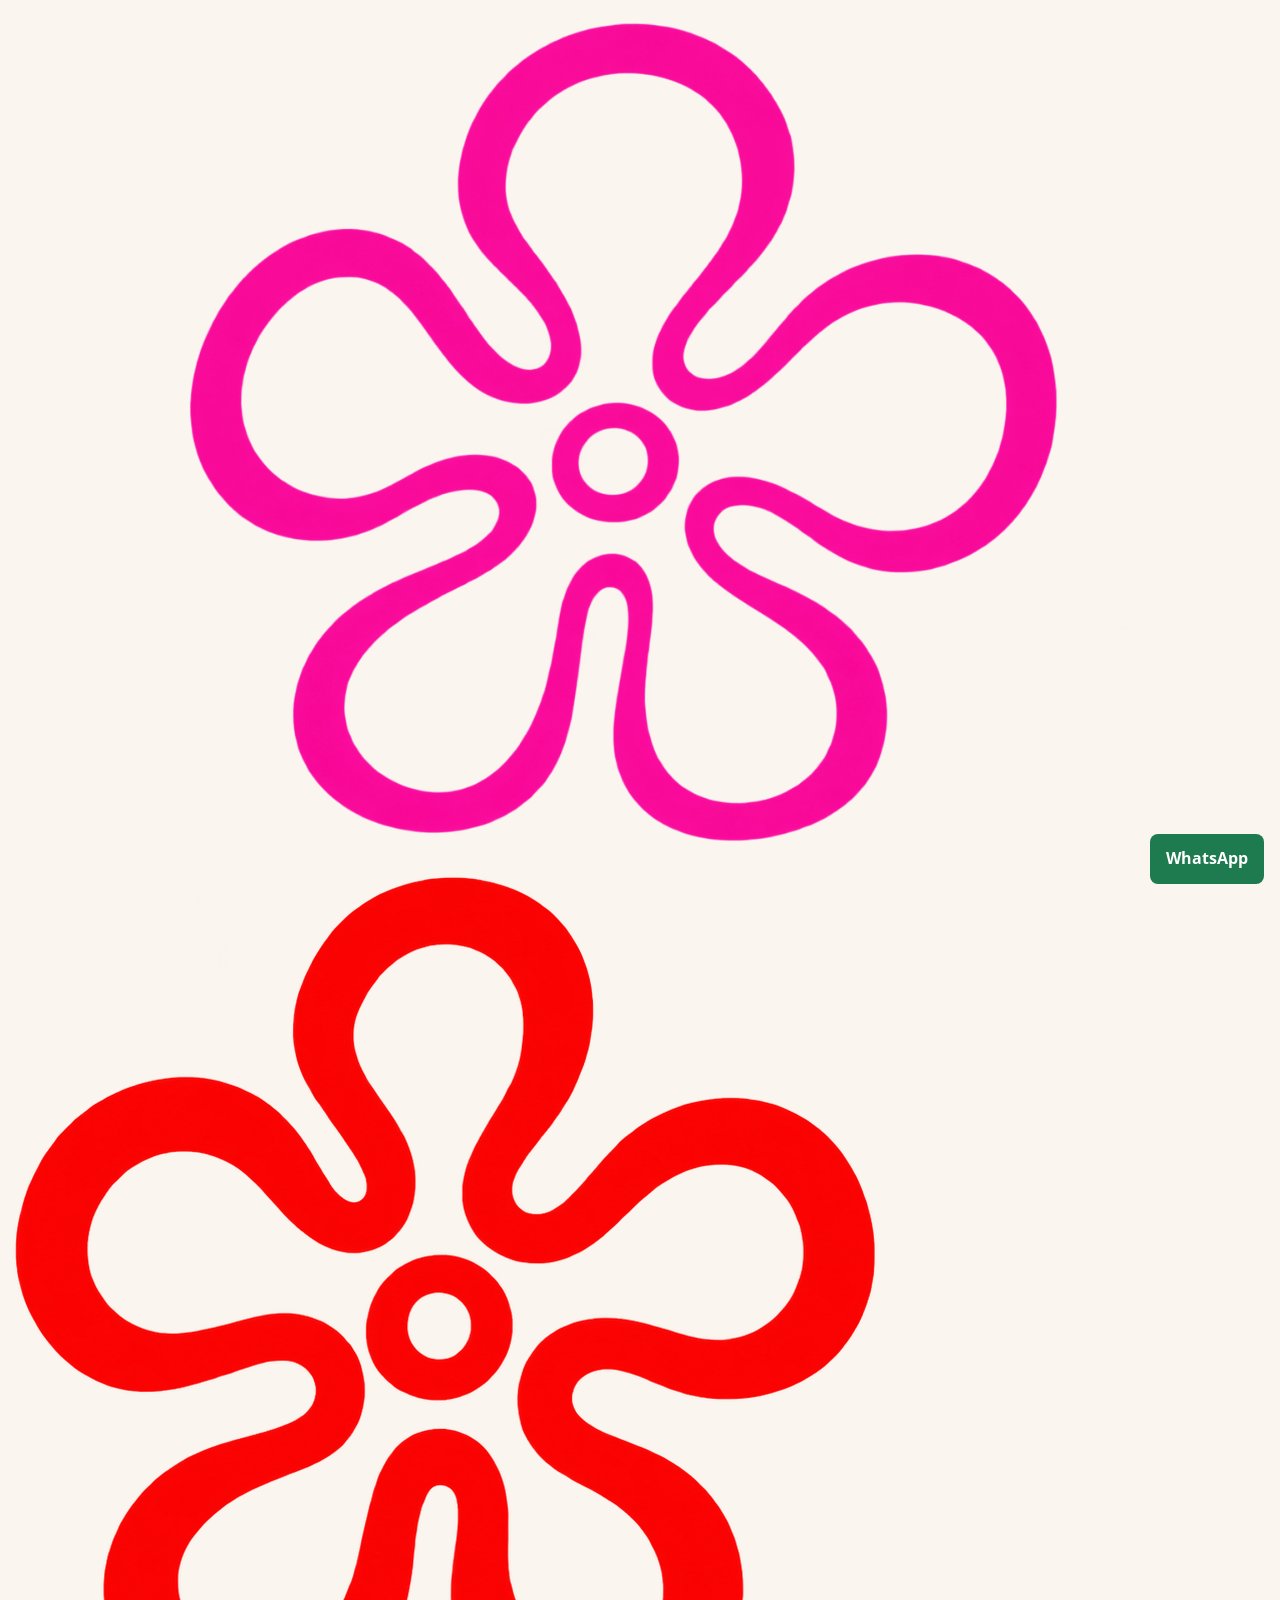
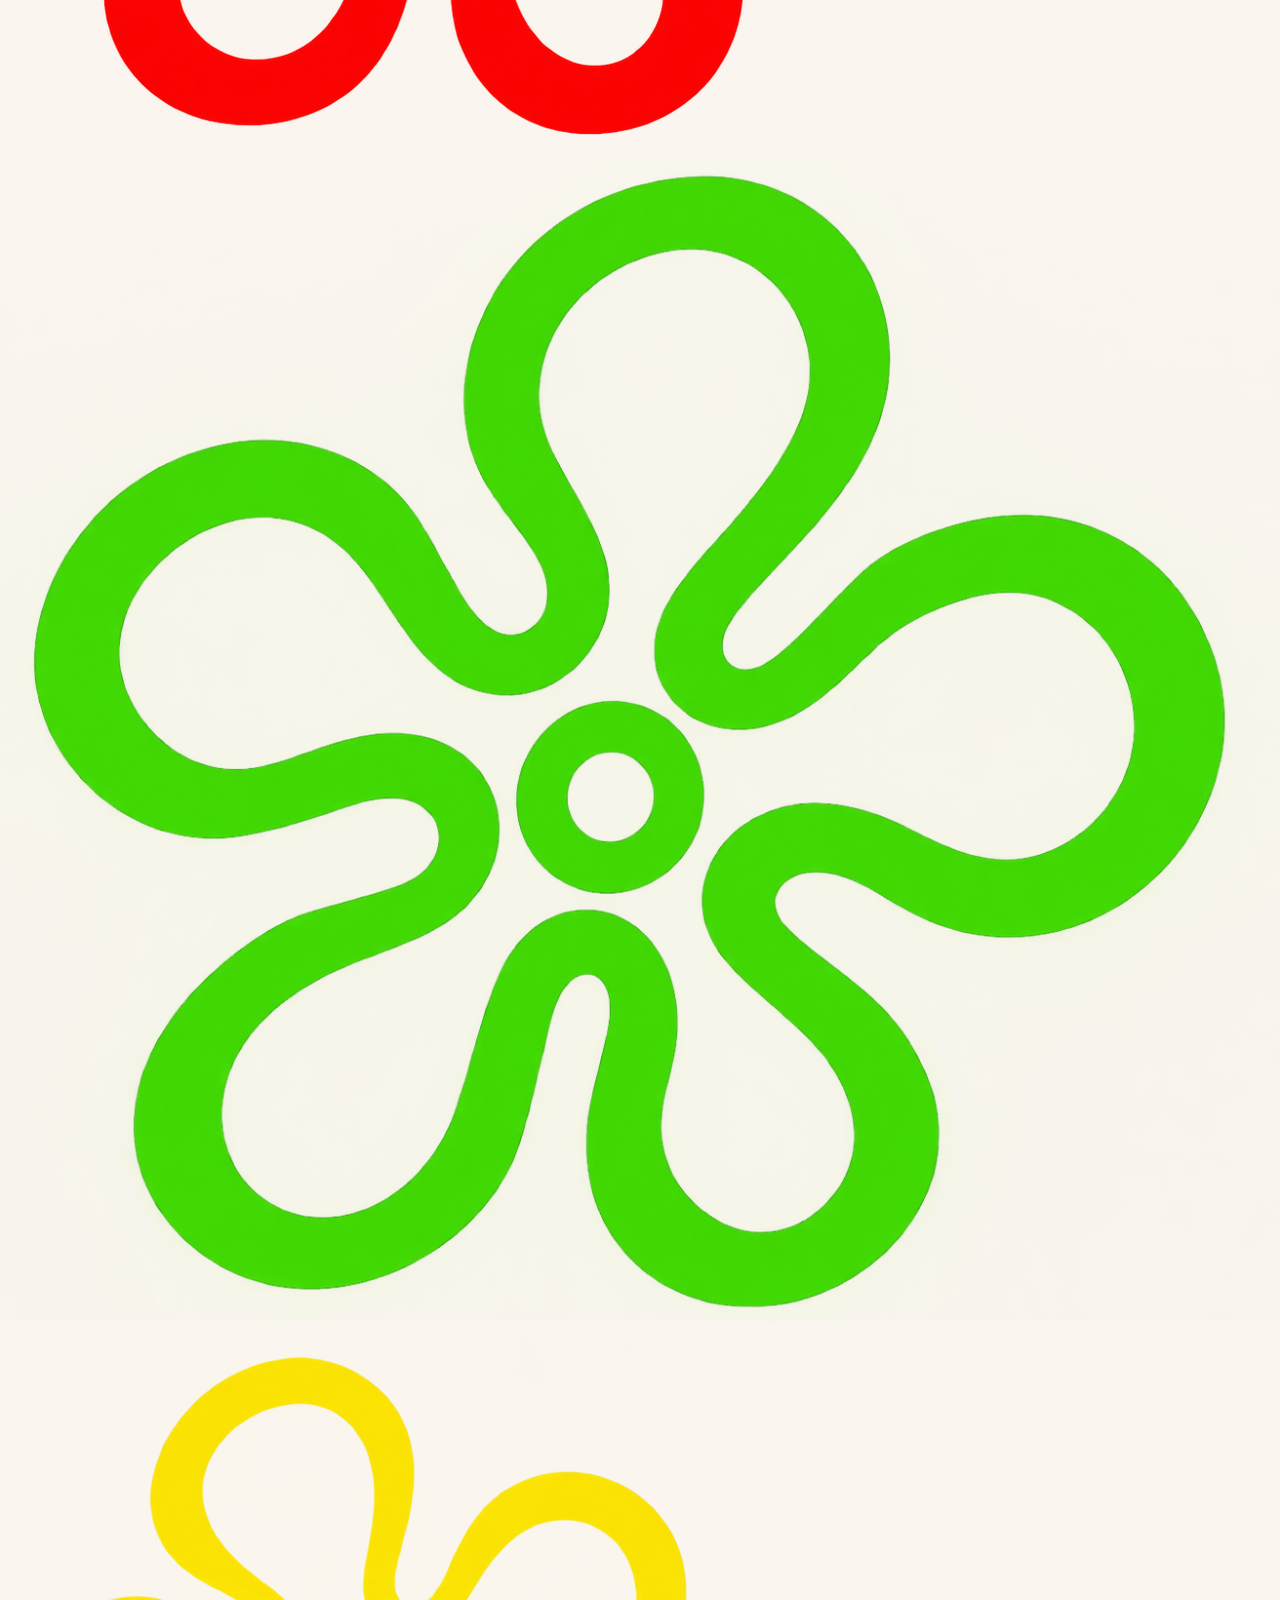
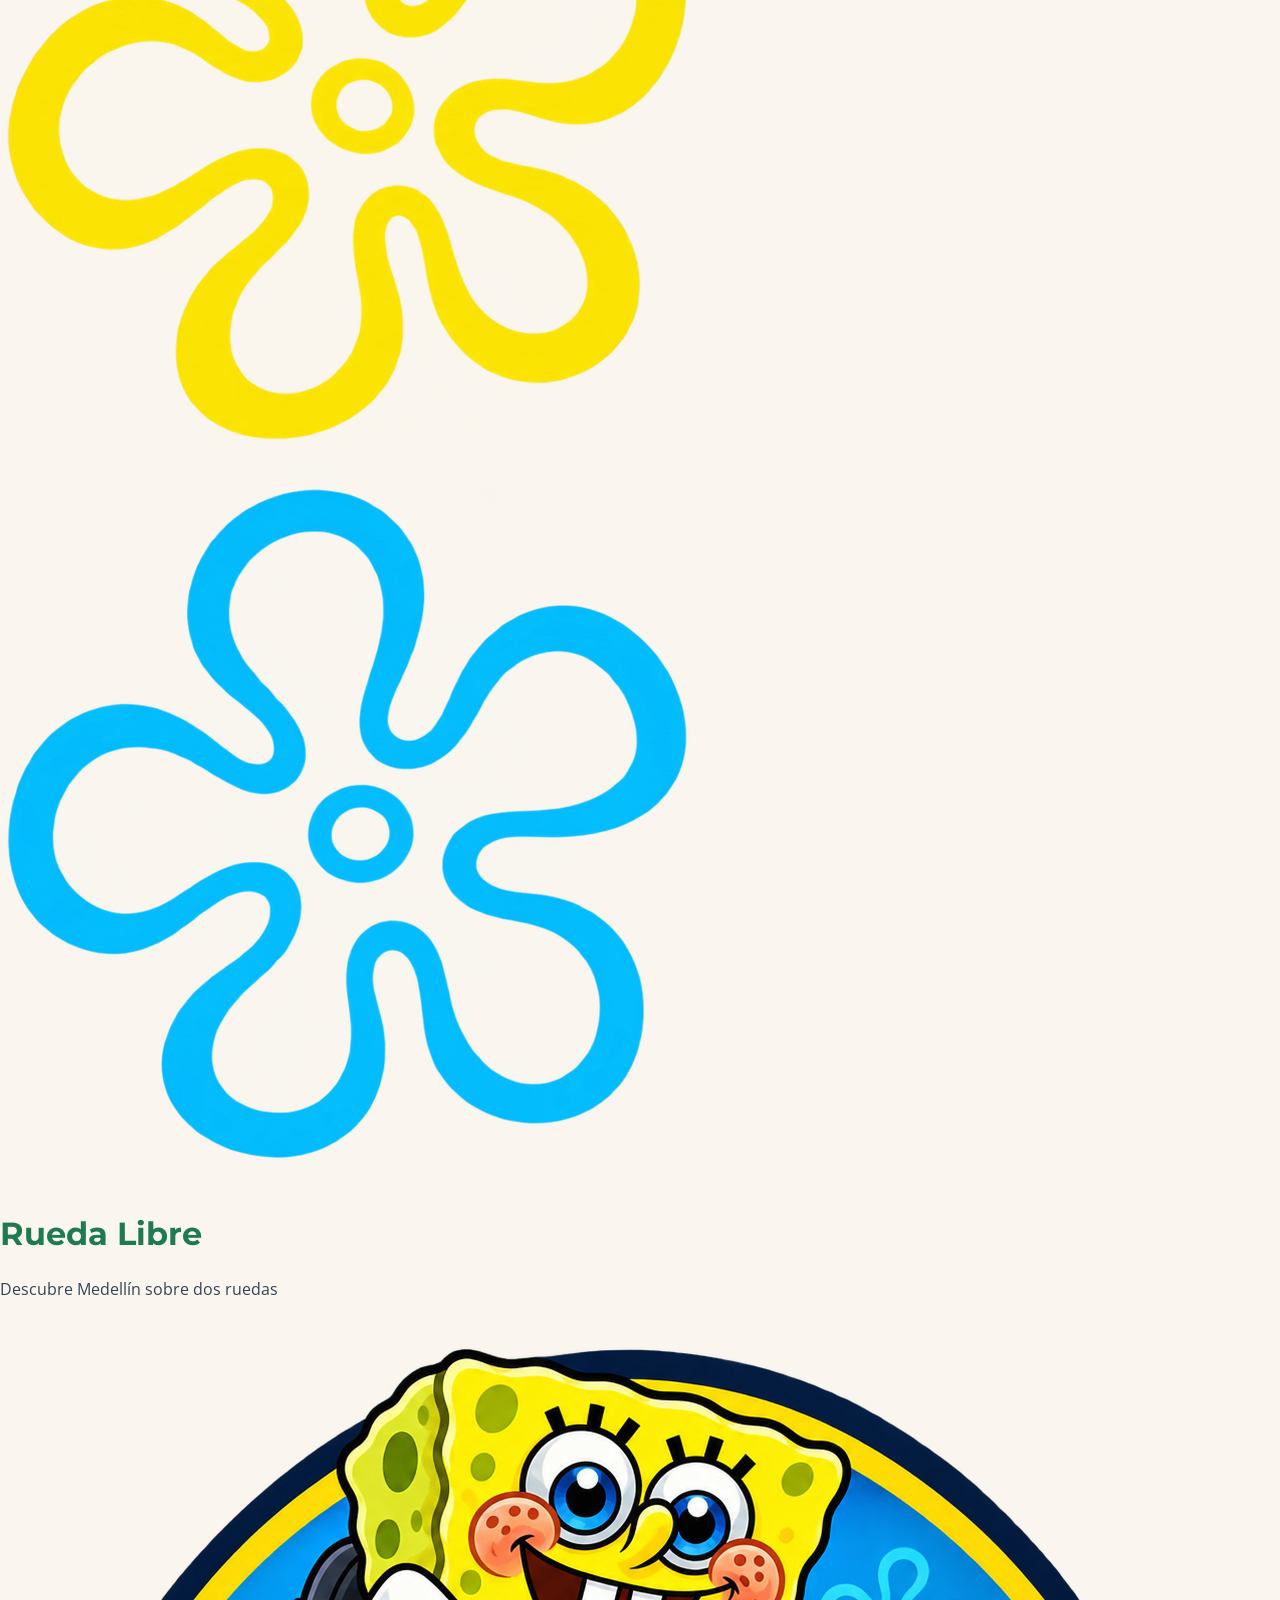
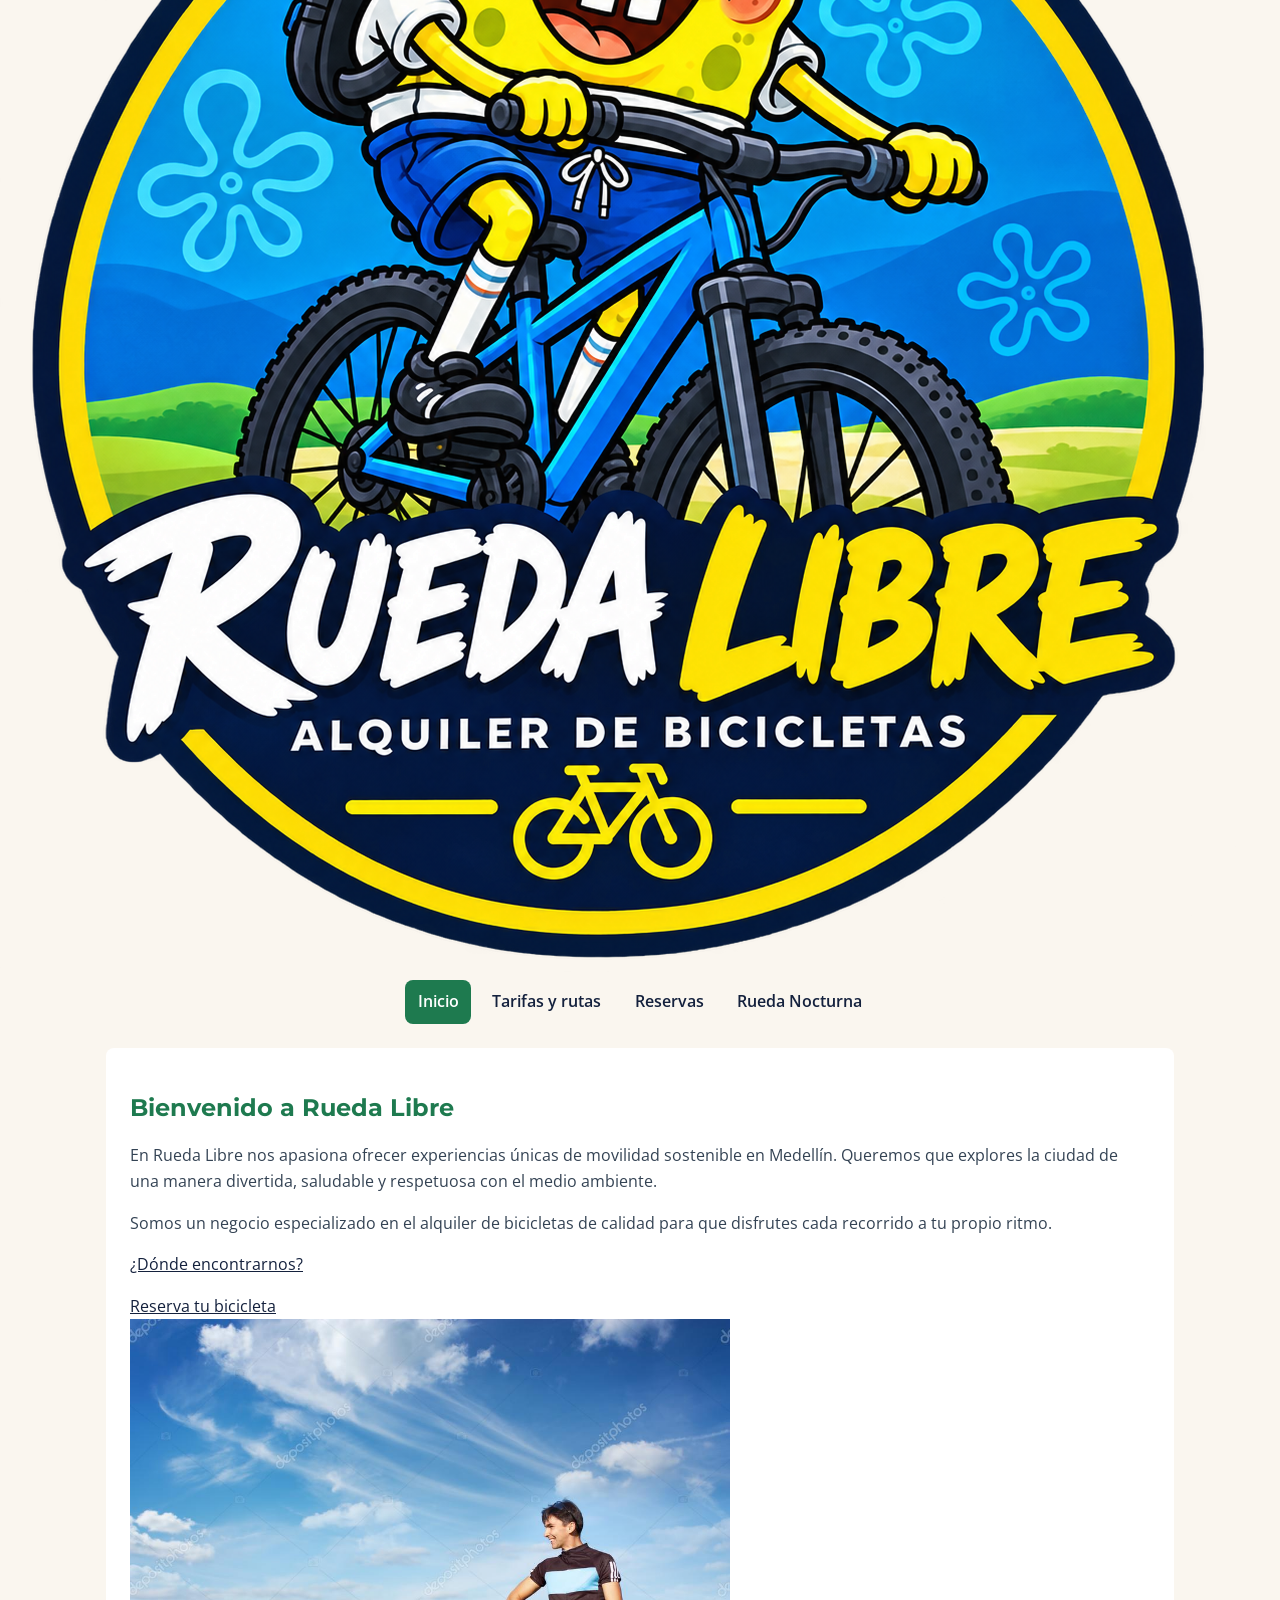
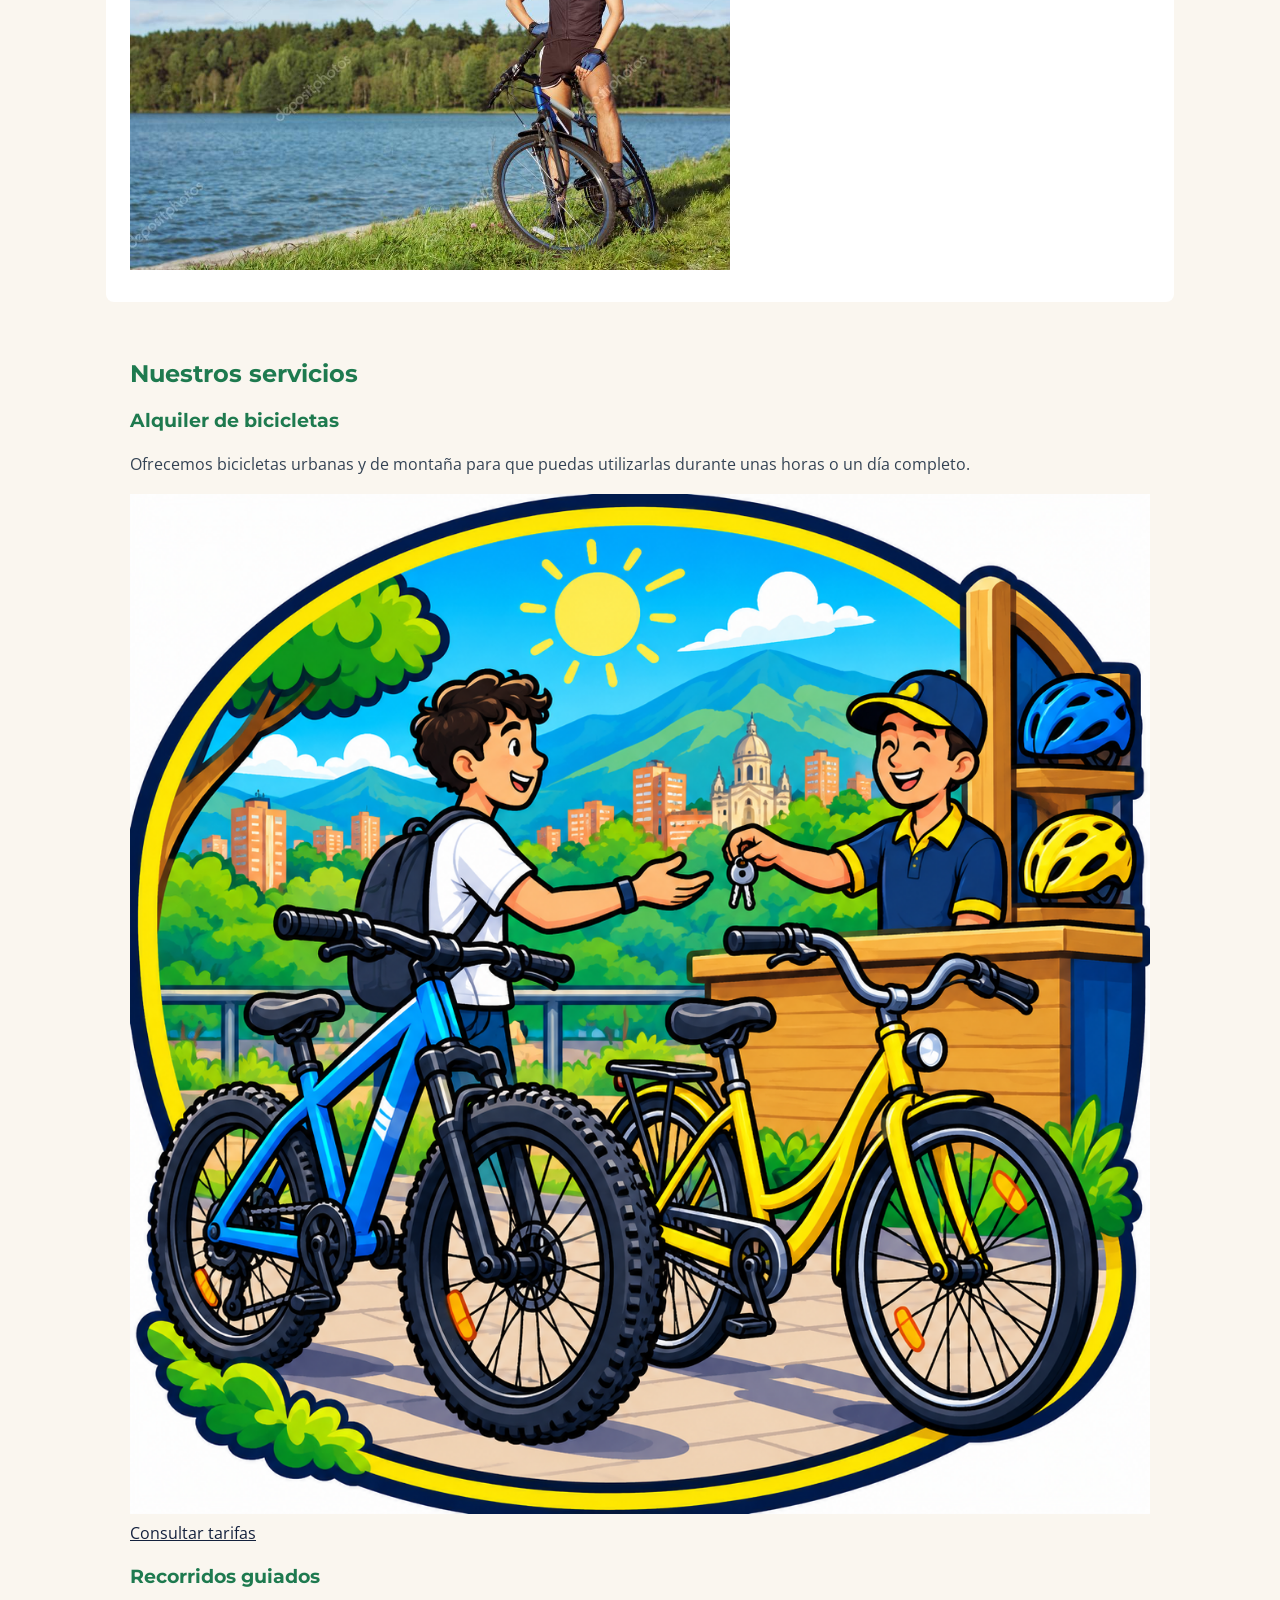
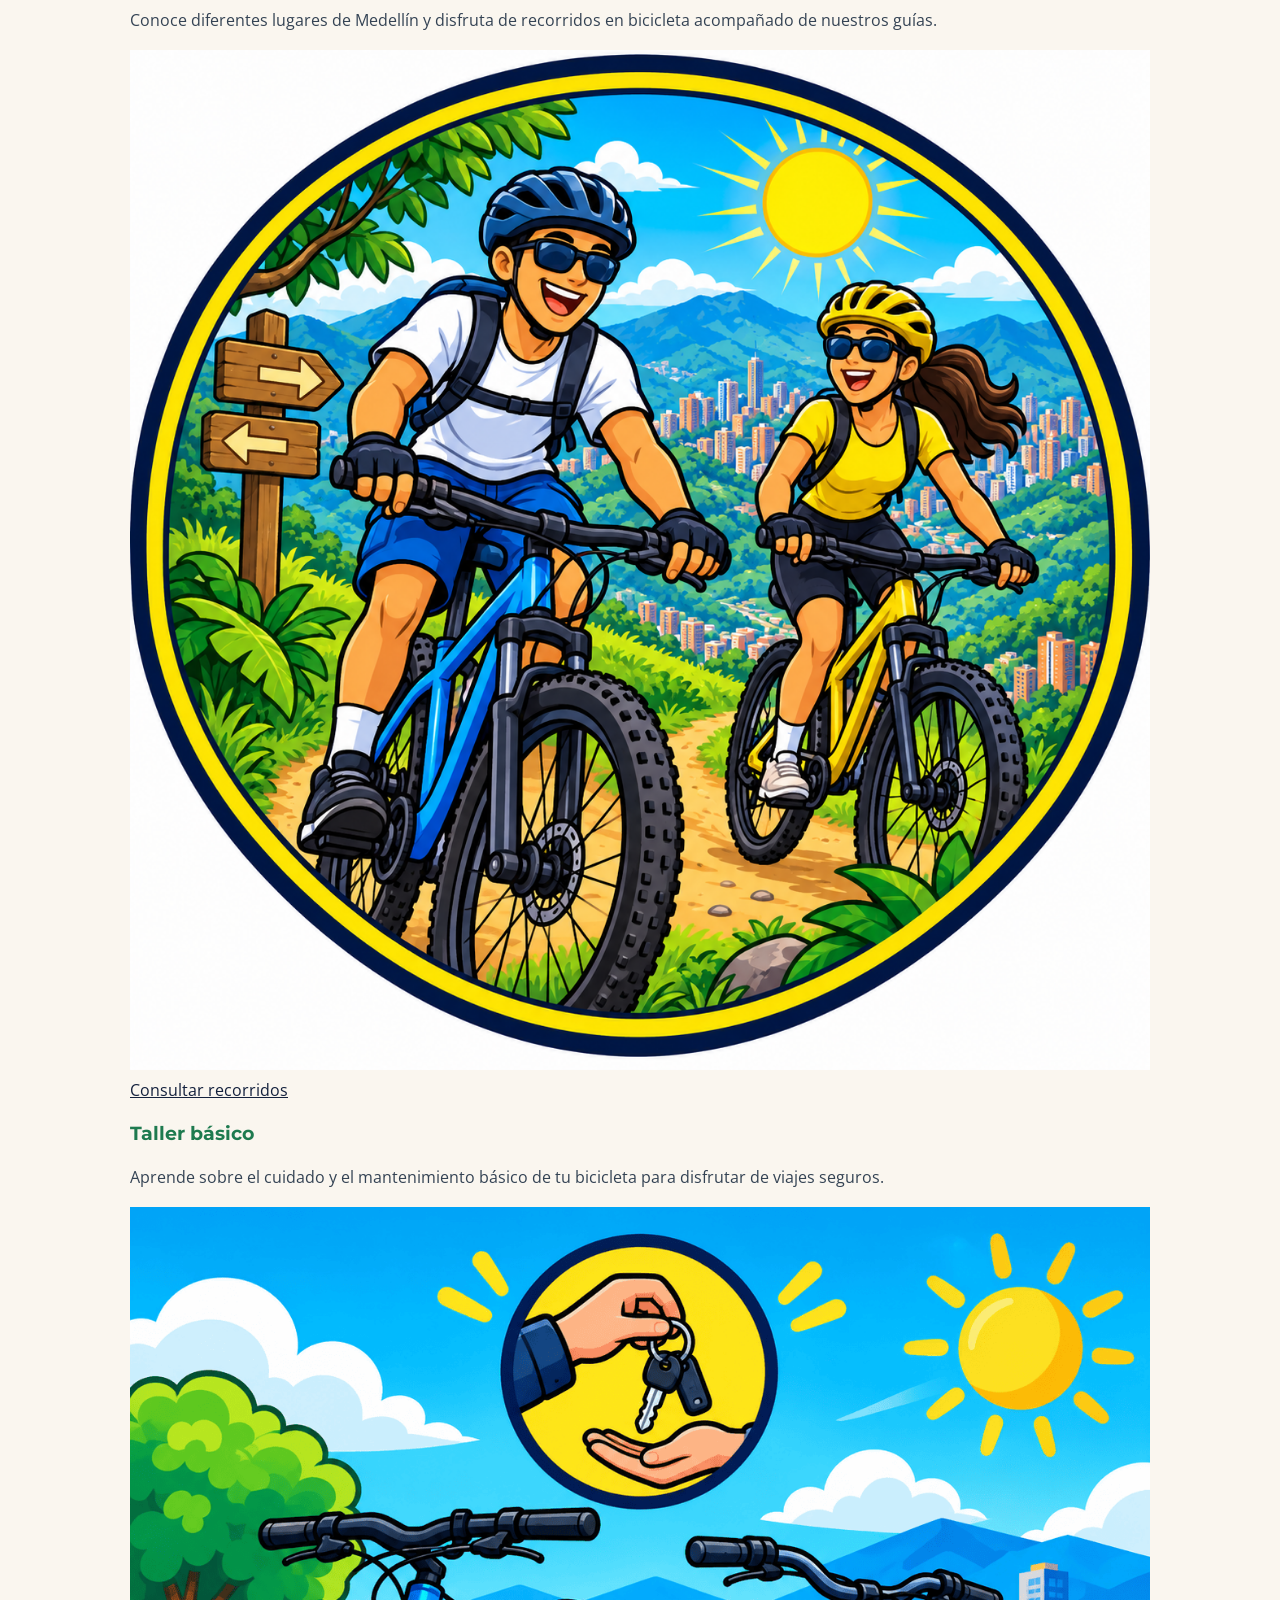
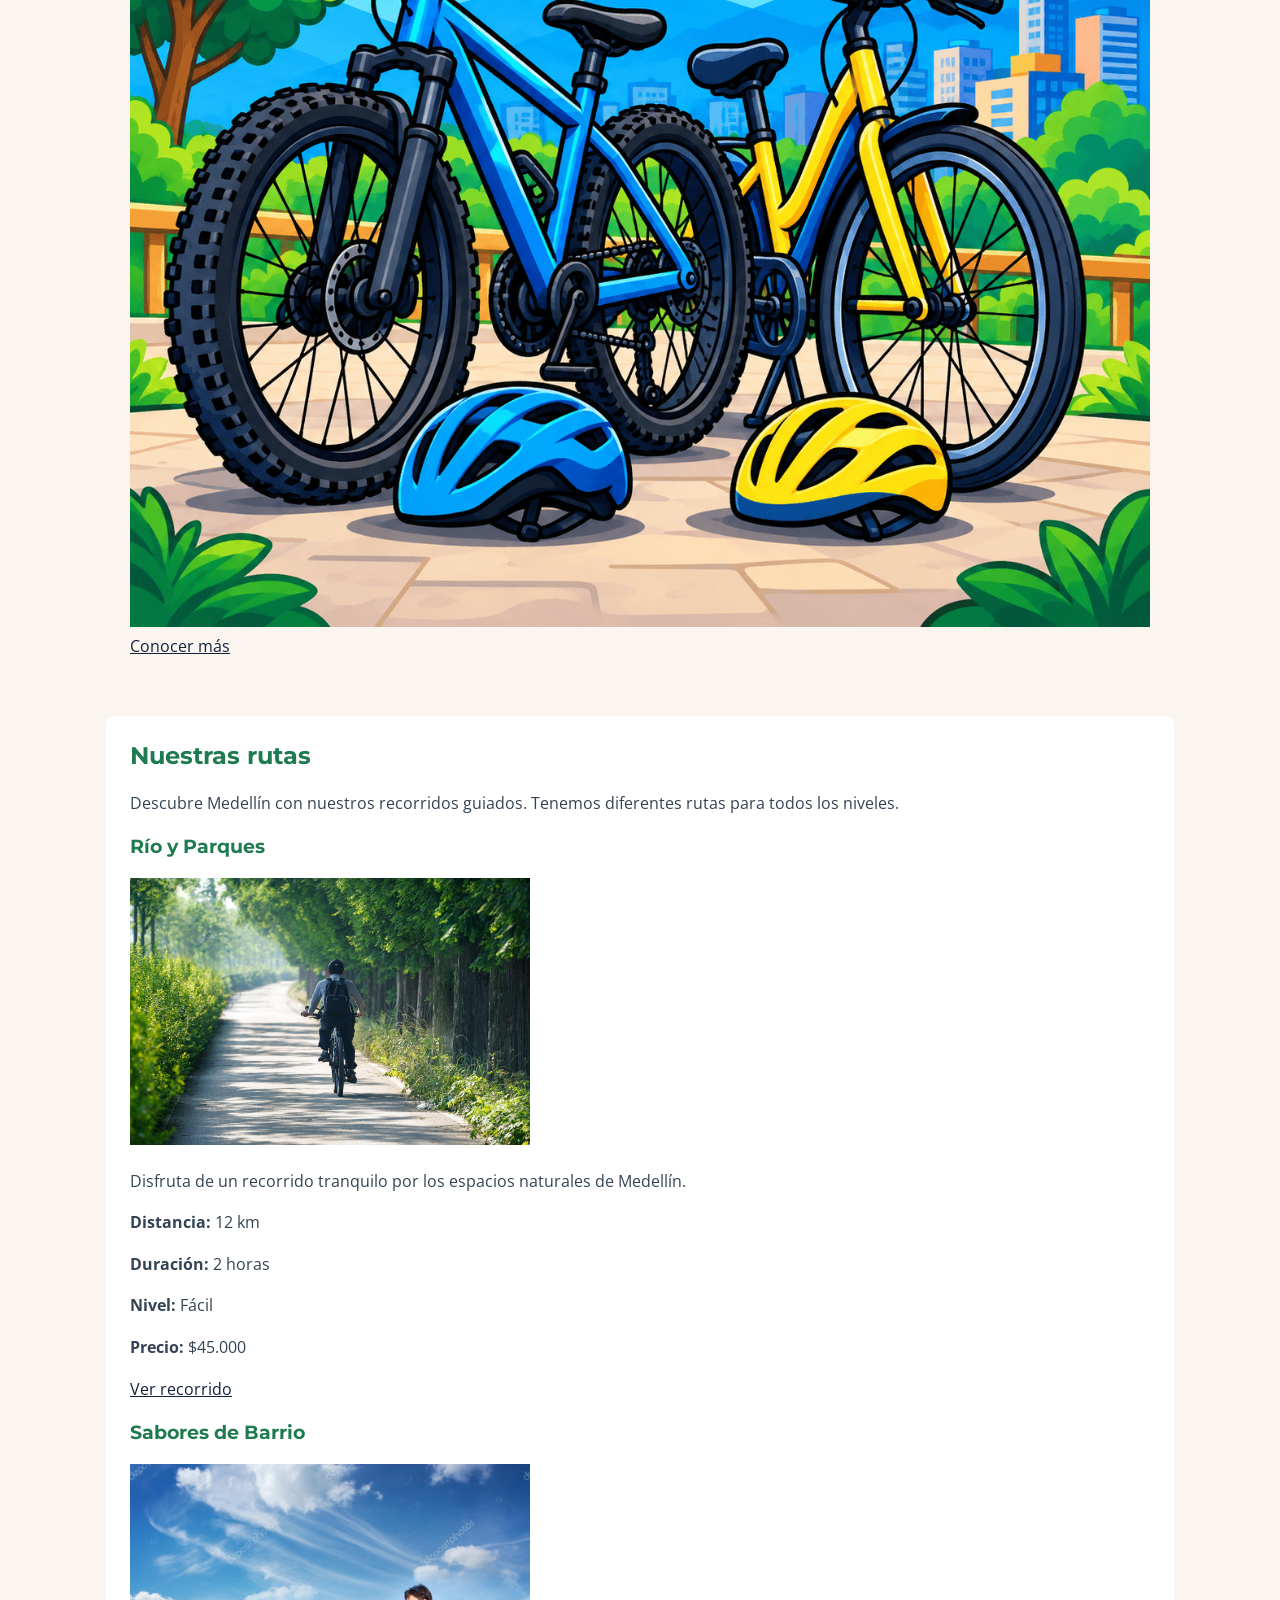
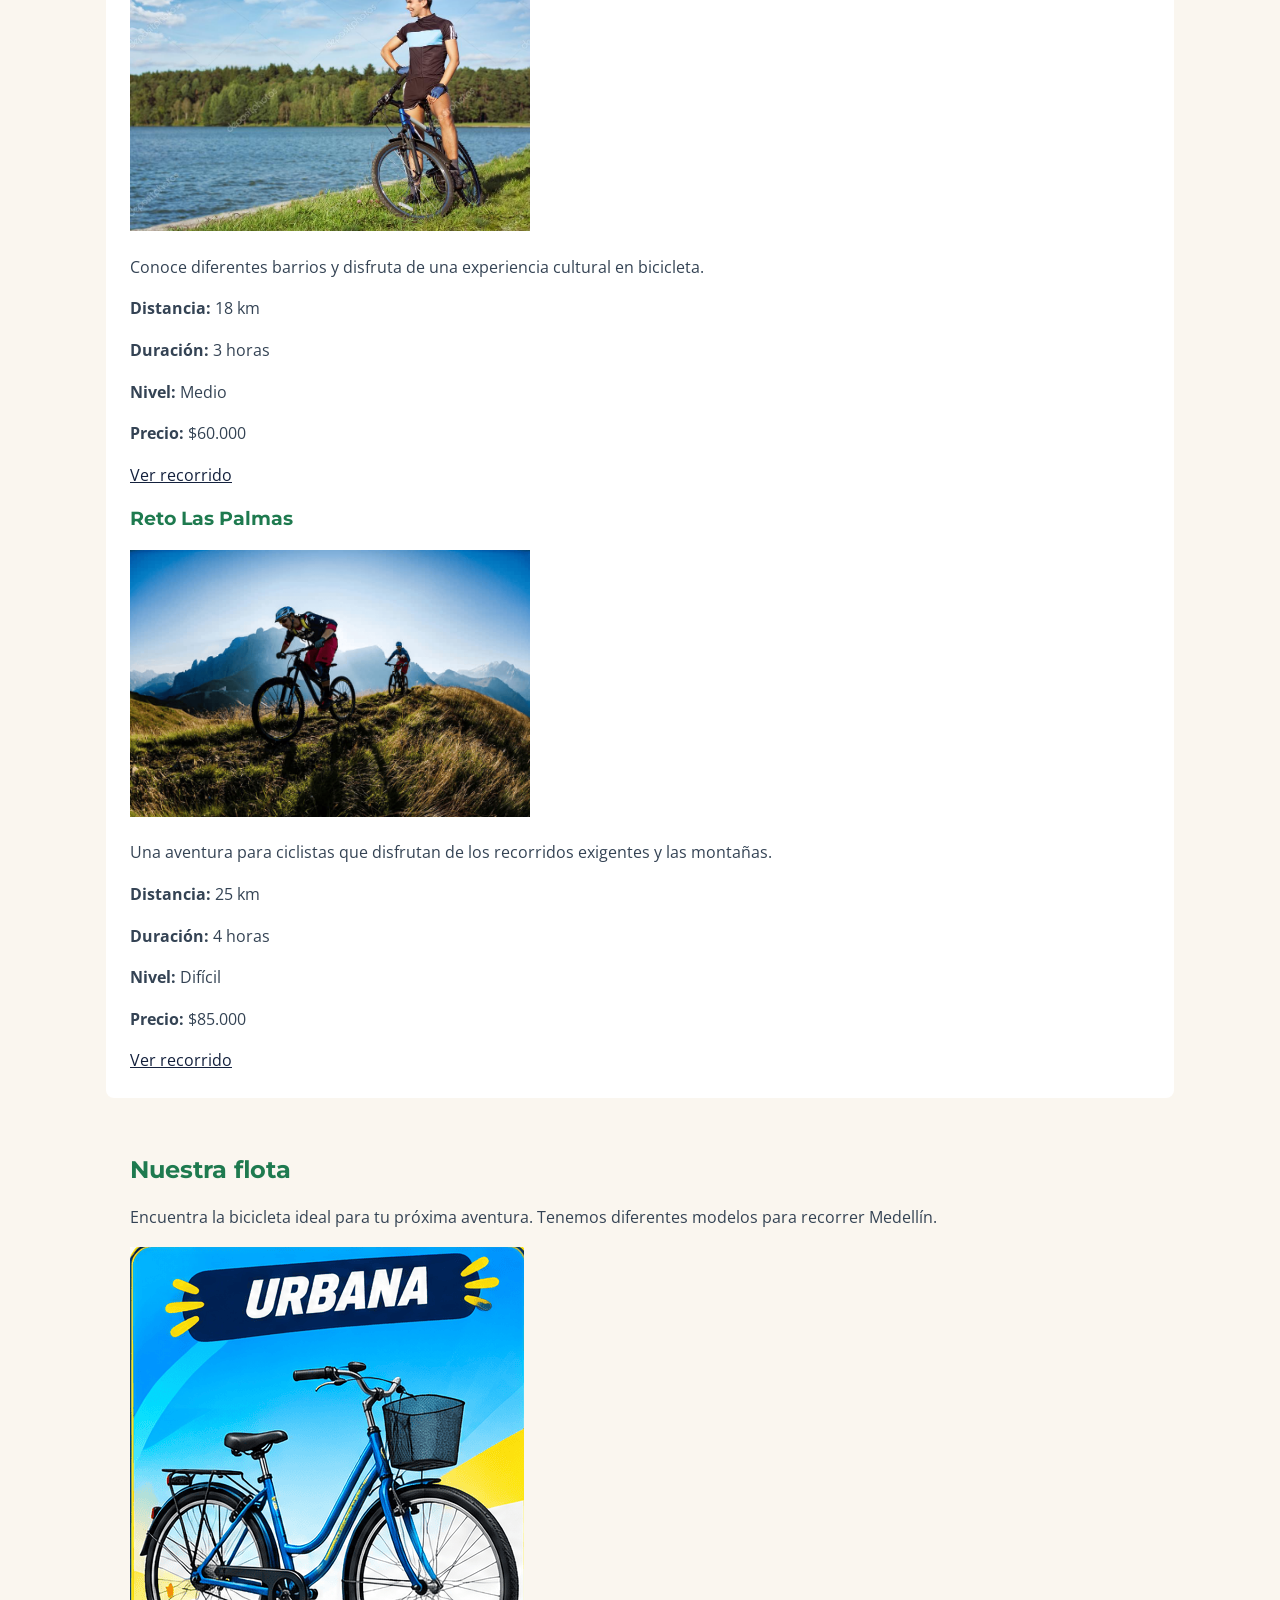
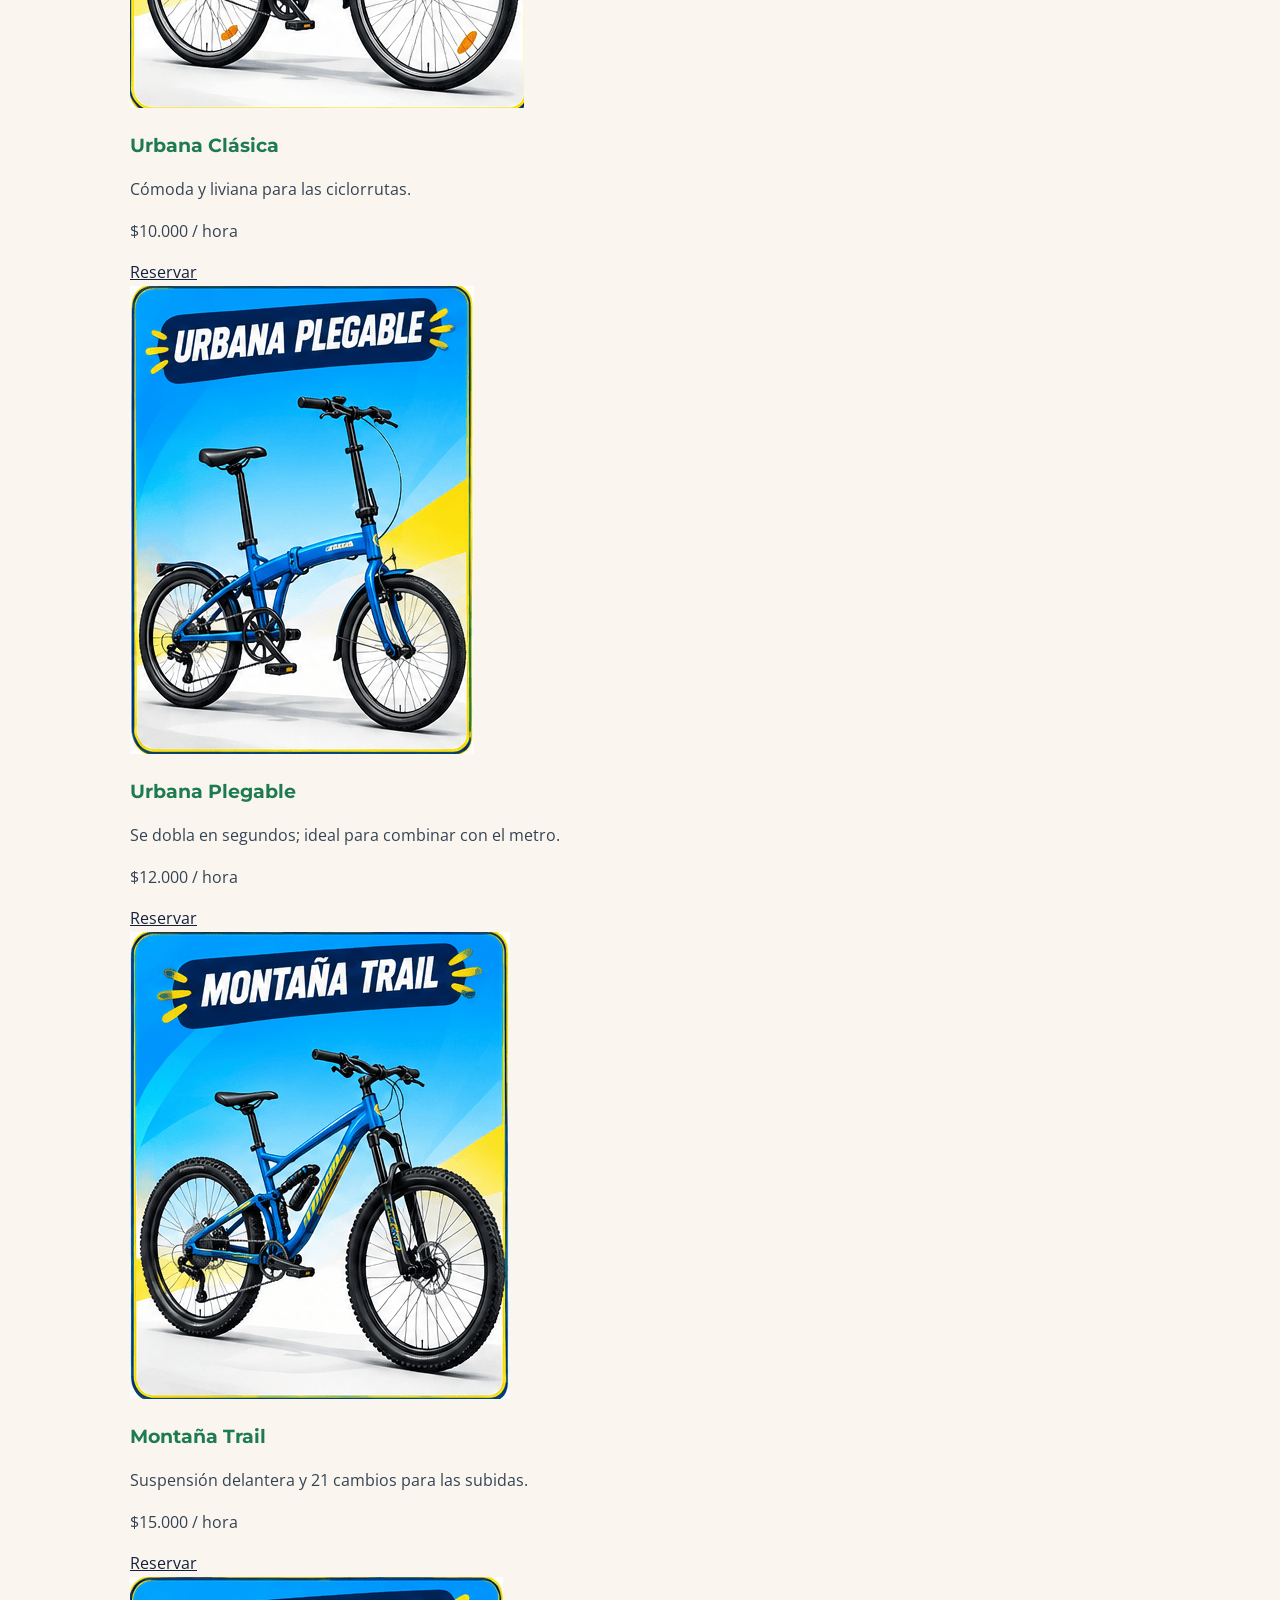
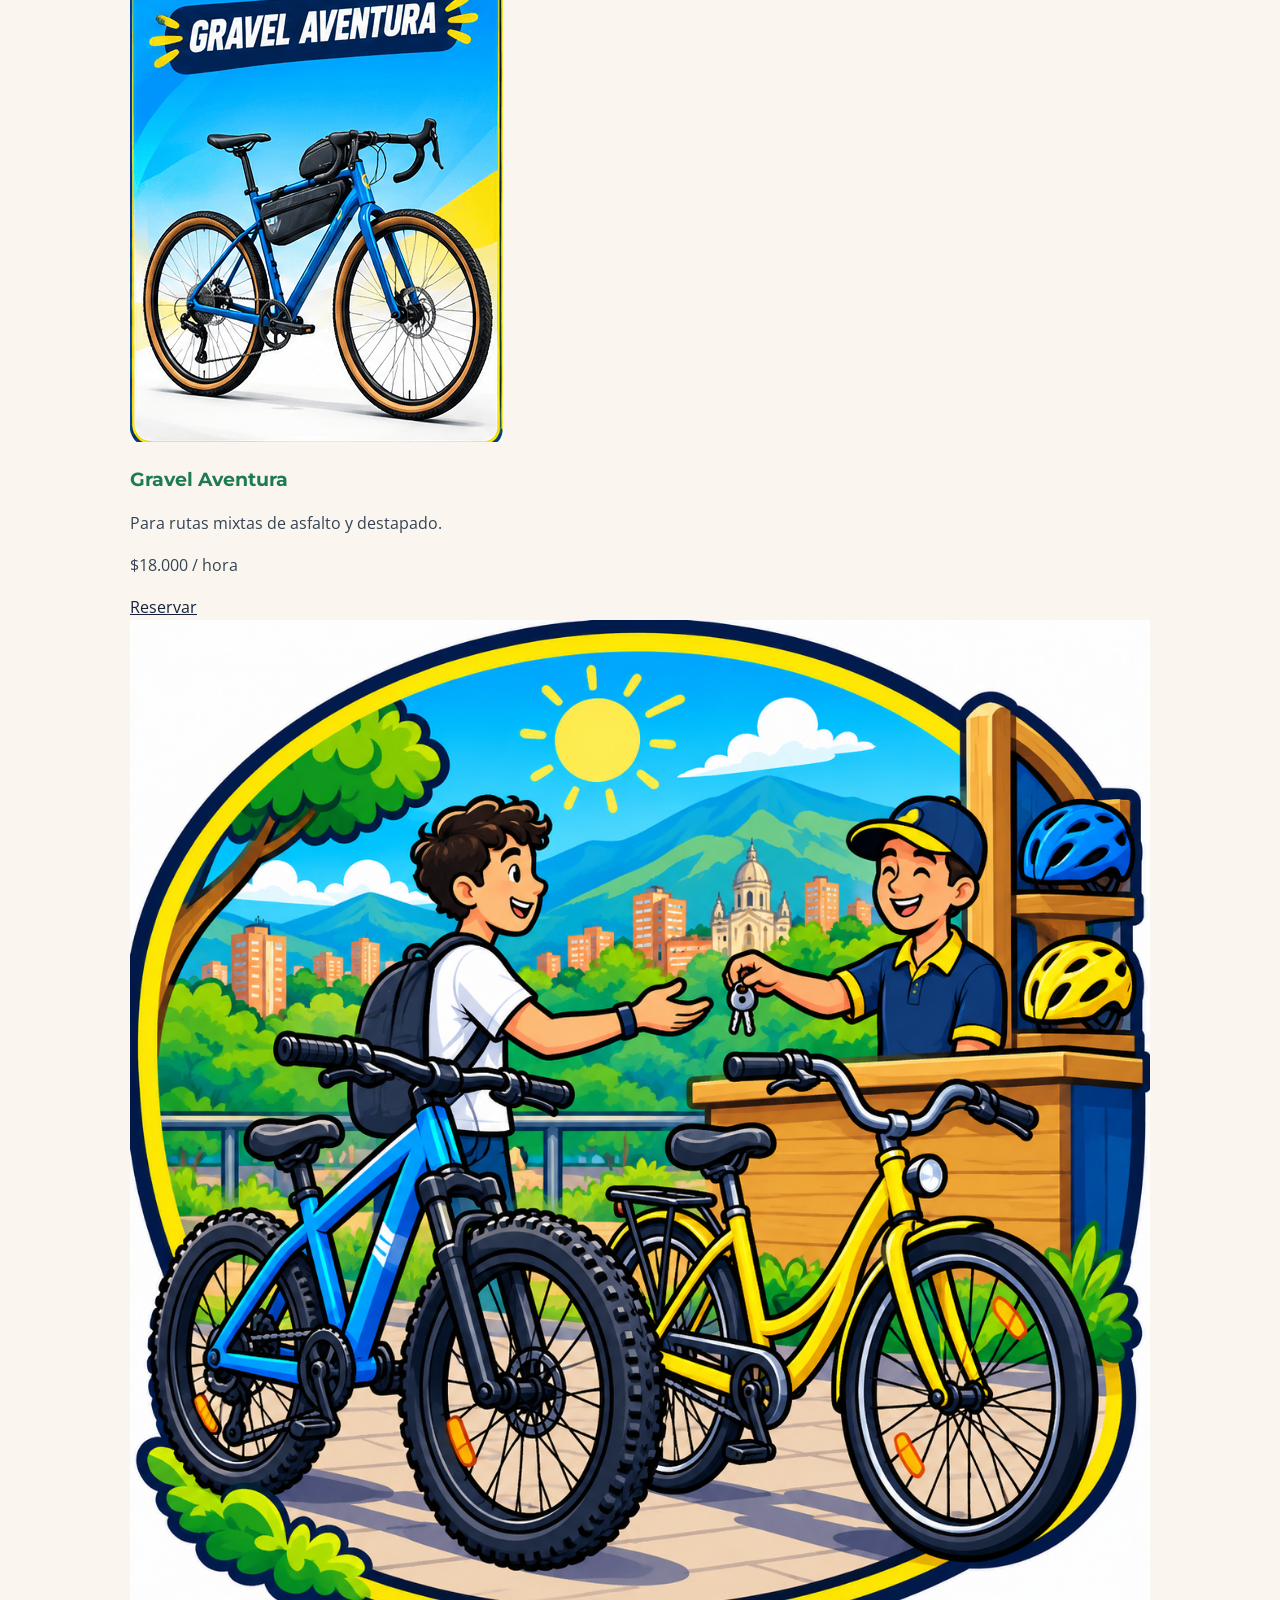
==== commit d5464a96: "Puse nombres claros a las imágenes y corregí sus rutas" ====
--- a/index.html
+++ b/index.html
@@ -21,29 +21,29 @@
 
 <body>
 
-    <div class="particles" aria-hidden="true">
-        <img class="flower flower-1" src="img/decorative-flower-1.png" alt="">
-        <img class="flower flower-2" src="img/decorative-flower-2.png" alt="">
-        <img class="flower flower-3" src="img/decorative-flower-3.png" alt="">
-        <img class="flower flower-4" src="img/decorative-flower-4.png" alt="">
-        <img class="flower flower-5" src="img/decorative-flower-5.png" alt="">
+    <div class="particulas" aria-hidden="true">
+        <img class="flor flor-1" src="img/decorative-flower-1.png" alt="">
+        <img class="flor flor-2" src="img/decorative-flower-2.png" alt="">
+        <img class="flor flor-3" src="img/decorative-flower-3.png" alt="">
+        <img class="flor flor-4" src="img/decorative-flower-4.png" alt="">
+        <img class="flor flor-5" src="img/decorative-flower-5.png" alt="">
     </div>
 
-    <header class="site-header">
-
-        <div class="brand">
+    <header class="encabezado">
+
+        <div class="marca">
             <h1>Rueda Libre</h1>
             <p>Descubre Medellín sobre dos ruedas</p>
         </div>
 
-        <img class="brand-logo"
+        <img class="logo-rueda"
             src="img/rueda-libre-logo.png"
             alt="Logo de Rueda Libre">
 
         <nav aria-label="Navegación principal">
-            <ul id="main-menu">
-                <li>
-                    <a href="index.html" class="active" aria-current="page">
+            <ul id="menu">
+                <li>
+                    <a href="index.html" class="activo" aria-current="page">
                         Inicio
                     </a>
                 </li>
@@ -69,7 +69,7 @@
 
     <main>
 
-        <section class="hero">
+        <section class="portada">
 
             <div>
                 <h2>Bienvenido a Rueda Libre</h2>
@@ -88,12 +88,12 @@
                 </p>
 
                 <p>
-                    <a href="#find-us">
+                    <a href="#encuentranos">
                         ¿Dónde encontrarnos?
                     </a>
                 </p>
 
-                <a href="paginas/reservas.html" class="button">
+                <a href="paginas/reservas.html" class="boton">
                     Reserva tu bicicleta
                 </a>
             </div>
@@ -105,13 +105,13 @@
 
         </section>
 
-        <section id="services">
+        <section id="servicios">
 
             <h2>Nuestros servicios</h2>
 
-            <div class="services-grid">
-
-                <article class="service-card">
+            <div class="cuadricula-servicios">
+
+                <article class="servicio">
 
                     <h3>Alquiler de bicicletas</h3>
 
@@ -124,13 +124,13 @@
                     <img src="img/bicycle-rental.png"
                         alt="Bicicleta disponible para alquiler">
 
-                    <a href="paginas/tarifas.html" class="button">
+                    <a href="paginas/tarifas.html" class="boton">
                         Consultar tarifas
                     </a>
 
                 </article>
 
-                <article class="service-card">
+                <article class="servicio">
 
                     <h3>Recorridos guiados</h3>
 
@@ -142,13 +142,13 @@
                     <img src="img/guided-bike-tour.png"
                         alt="Persona disfrutando un recorrido en bicicleta">
 
-                    <a href="paginas/tarifas.html#guided-tours" class="button">
+                    <a href="paginas/tarifas.html#recorridos" class="boton">
                         Consultar recorridos
                     </a>
 
                 </article>
 
-                <article class="service-card">
+                <article class="servicio">
 
                     <h3>Taller básico</h3>
 
@@ -161,7 +161,7 @@
                     <img src="img/bike-workshop.png"
                         alt="Taller de mantenimiento de bicicletas">
 
-                    <a href="paginas/tarifas.html" class="button">
+                    <a href="paginas/tarifas.html" class="boton">
                         Conocer más
                     </a>
 
@@ -171,7 +171,7 @@
 
         </section>
 
-        <section id="routes">
+        <section id="rutas">
 
             <h2>Nuestras rutas</h2>
 
@@ -180,9 +180,9 @@
                 Tenemos diferentes rutas para todos los niveles.
             </p>
 
-            <div class="routes-grid">
-
-                <article class="service-card">
+            <div class="cuadricula-rutas">
+
+                <article class="servicio">
 
                     <h3>Río y Parques</h3>
 
@@ -199,13 +199,13 @@
                     <p><strong>Nivel:</strong> Fácil</p>
                     <p><strong>Precio:</strong> $45.000</p>
 
-                    <a href="paginas/tarifas.html#guided-tours" class="button">
+                    <a href="paginas/tarifas.html#recorridos" class="boton">
                         Ver recorrido
                     </a>
 
                 </article>
 
-                <article class="service-card">
+                <article class="servicio">
 
                     <h3>Sabores de Barrio</h3>
 
@@ -222,13 +222,13 @@
                     <p><strong>Nivel:</strong> Medio</p>
                     <p><strong>Precio:</strong> $60.000</p>
 
-                    <a href="paginas/tarifas.html#guided-tours" class="button">
+                    <a href="paginas/tarifas.html#recorridos" class="boton">
                         Ver recorrido
                     </a>
 
                 </article>
 
-                <article class="service-card">
+                <article class="servicio">
 
                     <h3>Reto Las Palmas</h3>
 
@@ -245,7 +245,7 @@
                     <p><strong>Nivel:</strong> Difícil</p>
                     <p><strong>Precio:</strong> $85.000</p>
 
-                    <a href="paginas/tarifas.html#guided-tours" class="button">
+                    <a href="paginas/tarifas.html#recorridos" class="boton">
                         Ver recorrido
                     </a>
 
@@ -255,7 +255,7 @@
 
         </section>
 
-        <section id="bikes">
+        <section id="bicicletas">
 
             <h2>Nuestra flota</h2>
 
@@ -264,9 +264,9 @@
                 Tenemos diferentes modelos para recorrer Medellín.
             </p>
 
-            <div class="fleet-grid">
-
-                <article class="bike-card">
+            <div class="cuadricula-flota">
+
+                <article class="tarjeta-bicicleta">
 
                     <img src="img/urban-classic-bike.png"
                         alt="Bicicleta Urbana Clásica">
@@ -279,13 +279,13 @@
 
                     <p>$10.000 / hora</p>
 
-                    <a href="paginas/reservas.html#bookings" class="button">
-                        Reservar
-                    </a>
-
-                </article>
-
-                <article class="bike-card">
+                    <a href="paginas/reservas.html#reservas" class="boton">
+                        Reservar
+                    </a>
+
+                </article>
+
+                <article class="tarjeta-bicicleta">
 
                     <img src="img/urban-folding-bike.png"
                         alt="Bicicleta Urbana Plegable">
@@ -298,13 +298,13 @@
 
                     <p>$12.000 / hora</p>
 
-                    <a href="paginas/reservas.html#bookings" class="button">
-                        Reservar
-                    </a>
-
-                </article>
-
-                <article class="bike-card">
+                    <a href="paginas/reservas.html#reservas" class="boton">
+                        Reservar
+                    </a>
+
+                </article>
+
+                <article class="tarjeta-bicicleta">
 
                     <img src="img/mountain-trail-bike.png"
                         alt="Bicicleta Montaña Trail">
@@ -317,13 +317,13 @@
 
                     <p>$15.000 / hora</p>
 
-                    <a href="paginas/reservas.html#bookings" class="button">
-                        Reservar
-                    </a>
-
-                </article>
-
-                <article class="bike-card">
+                    <a href="paginas/reservas.html#reservas" class="boton">
+                        Reservar
+                    </a>
+
+                </article>
+
+                <article class="tarjeta-bicicleta">
 
                     <img src="img/gravel-adventure-bike.png"
                         alt="Bicicleta Gravel Aventura">
@@ -336,18 +336,18 @@
 
                     <p>$18.000 / hora</p>
 
-                    <a href="paginas/reservas.html#bookings" class="button">
-                        Reservar
-                    </a>
-
-                </article>
-
-                <article class="bike-card">
+                    <a href="paginas/reservas.html#reservas" class="boton">
+                        Reservar
+                    </a>
+
+                </article>
+
+                <article class="tarjeta-bicicleta">
 
                     <img src="img/bicycle-rental.png"
                         alt="Ilustración genérica de Rueda Libre; foto de la eléctrica pendiente">
 
-                    <span class="new-badge">Nuevo</span>
+                    <span class="etiqueta-nuevo">Nuevo</span>
 
                     <h3>Eléctrica Urbana</h3>
 
@@ -357,13 +357,13 @@
 
                     <p>$25.000 / hora</p>
 
-                    <a href="paginas/reservas.html#bookings" class="button">
-                        Reservar
-                    </a>
-
-                </article>
-
-                <article class="bike-card">
+                    <a href="paginas/reservas.html#reservas" class="boton">
+                        Reservar
+                    </a>
+
+                </article>
+
+                <article class="tarjeta-bicicleta">
 
                     <img src="img/kids-bike.png"
                         alt="Bicicleta infantil">
@@ -376,13 +376,13 @@
 
                     <p>$8.000 / hora</p>
 
-                    <a href="paginas/reservas.html#bookings" class="button">
-                        Reservar
-                    </a>
-
-                </article>
-
-                <article class="bike-card">
+                    <a href="paginas/reservas.html#reservas" class="boton">
+                        Reservar
+                    </a>
+
+                </article>
+
+                <article class="tarjeta-bicicleta">
 
                     <img src="img/tandem-bike.png"
                         alt="Bicicleta Tándem para dos personas">
@@ -395,17 +395,17 @@
 
                     <p>$20.000 / hora</p>
 
-                    <a href="paginas/reservas.html#bookings" class="button">
-                        Reservar
-                    </a>
-
-                </article>
-
-            </div>
-
-        </section>
-
-        <section id="how-to-rent">
+                    <a href="paginas/reservas.html#reservas" class="boton">
+                        Reservar
+                    </a>
+
+                </article>
+
+            </div>
+
+        </section>
+
+        <section id="como-alquilar">
 
             <h2>¿Cómo alquilar?</h2>
 
@@ -439,13 +439,13 @@
                 </li>
             </ol>
 
-            <a href="paginas/reservas.html" class="button">
+            <a href="paginas/reservas.html" class="boton">
                 Comenzar mi reserva
             </a>
 
         </section>
 
-        <section id="night-ride">
+        <section id="rueda-nocturna">
 
             <h2>Rueda Nocturna</h2>
 
@@ -463,13 +463,13 @@
                 desde $55.000.
             </p>
 
-            <a href="nocturna/index.html" class="button">
+            <a href="nocturna/index.html" class="boton">
                 Descubre Rueda Nocturna
             </a>
 
         </section>
 
-        <section id="benefits" class="benefits-section">
+        <section id="beneficios" class="seccion-beneficios">
 
             <h2>Beneficios</h2>
 
@@ -479,13 +479,13 @@
                 <li>Bono del 20 % en productos del D1.</li>
             </ul>
 
-            <img class="benefits-image"
+            <img class="imagen-beneficios"
                 src="img/cycling-benefits.png"
                 alt="Beneficios de utilizar los servicios de Rueda Libre">
 
         </section>
 
-        <section id="find-us">
+        <section id="encuentranos">
 
             <h2>Encuéntranos</h2>
 
@@ -514,7 +514,7 @@
 
     <footer>
 
-        <div class="footer-container">
+        <div class="pie-contenedor">
 
             <div>
                 <h2>Rueda Libre</h2>
@@ -538,7 +538,7 @@
 
         </div>
 
-        <p class="copyright">
+        <p class="derechos">
             &copy; 2026 Rueda Libre. Proyecto académico.
         </p>
 
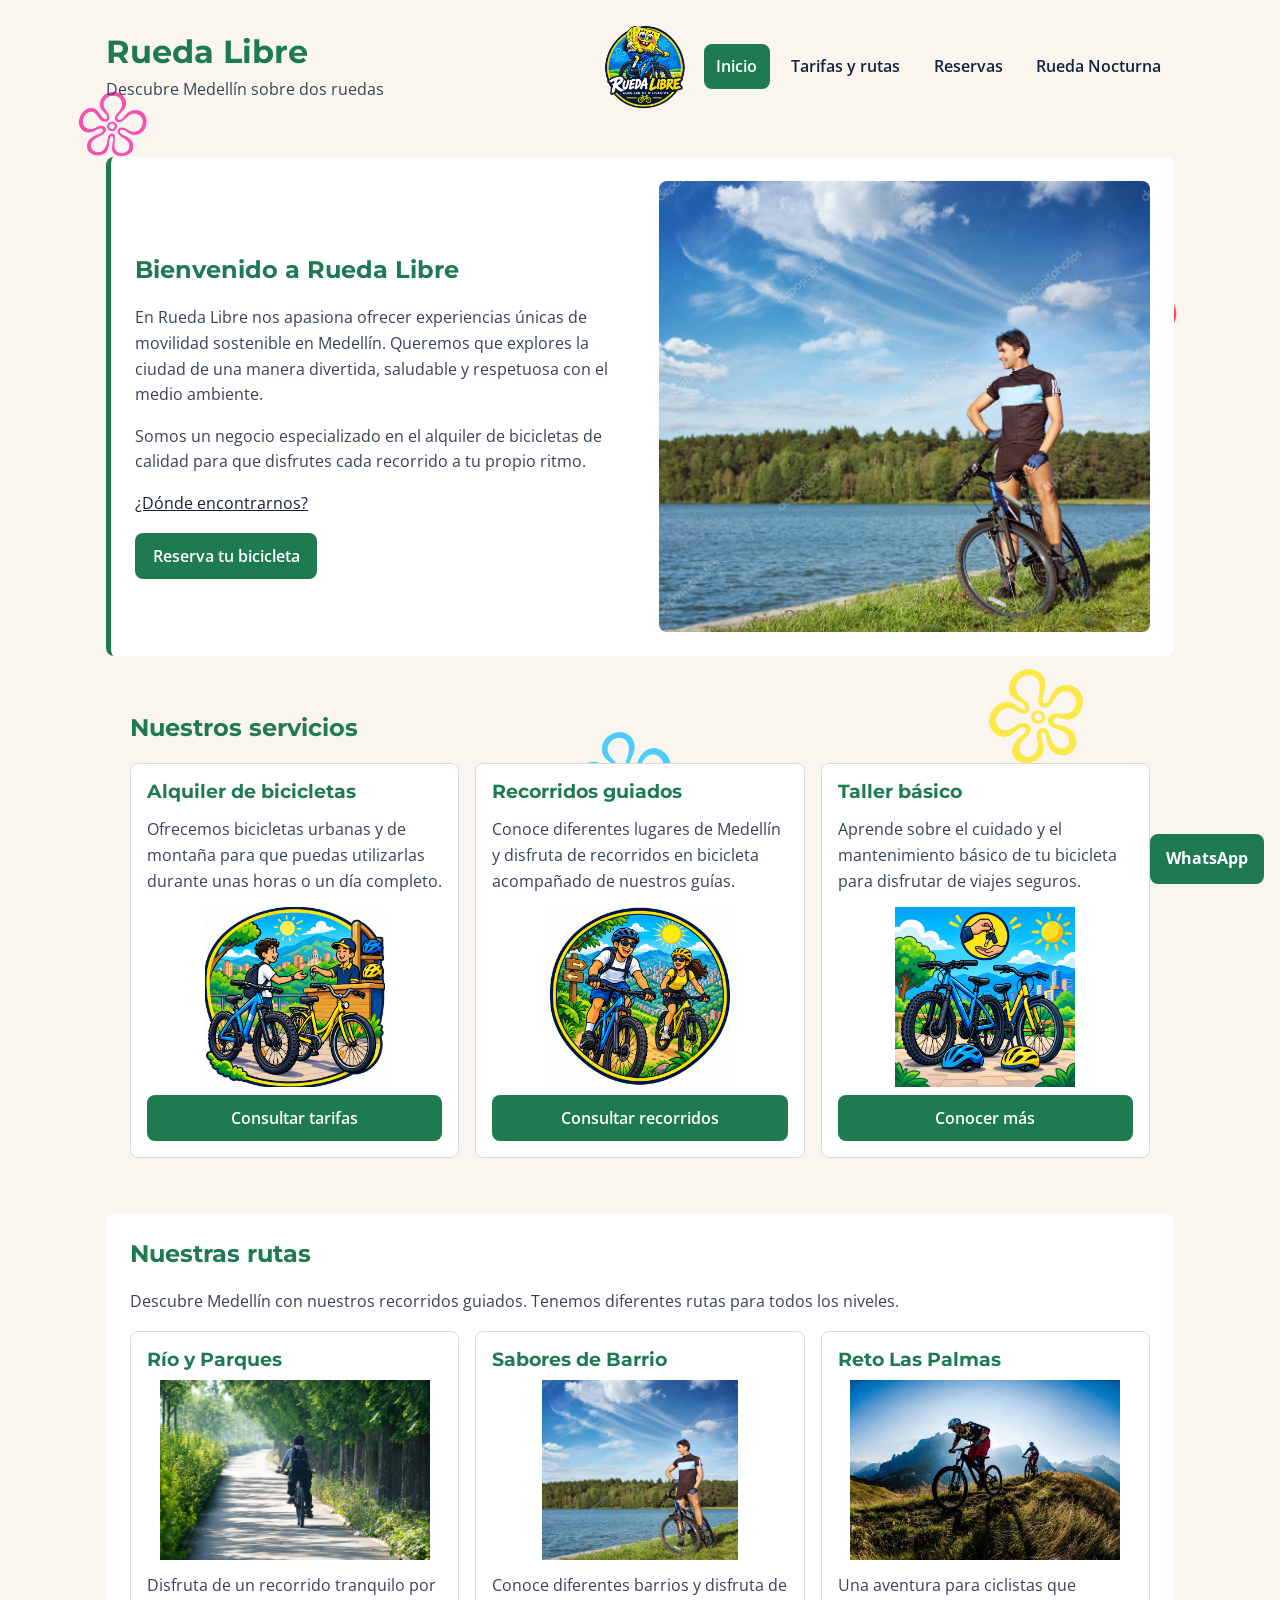
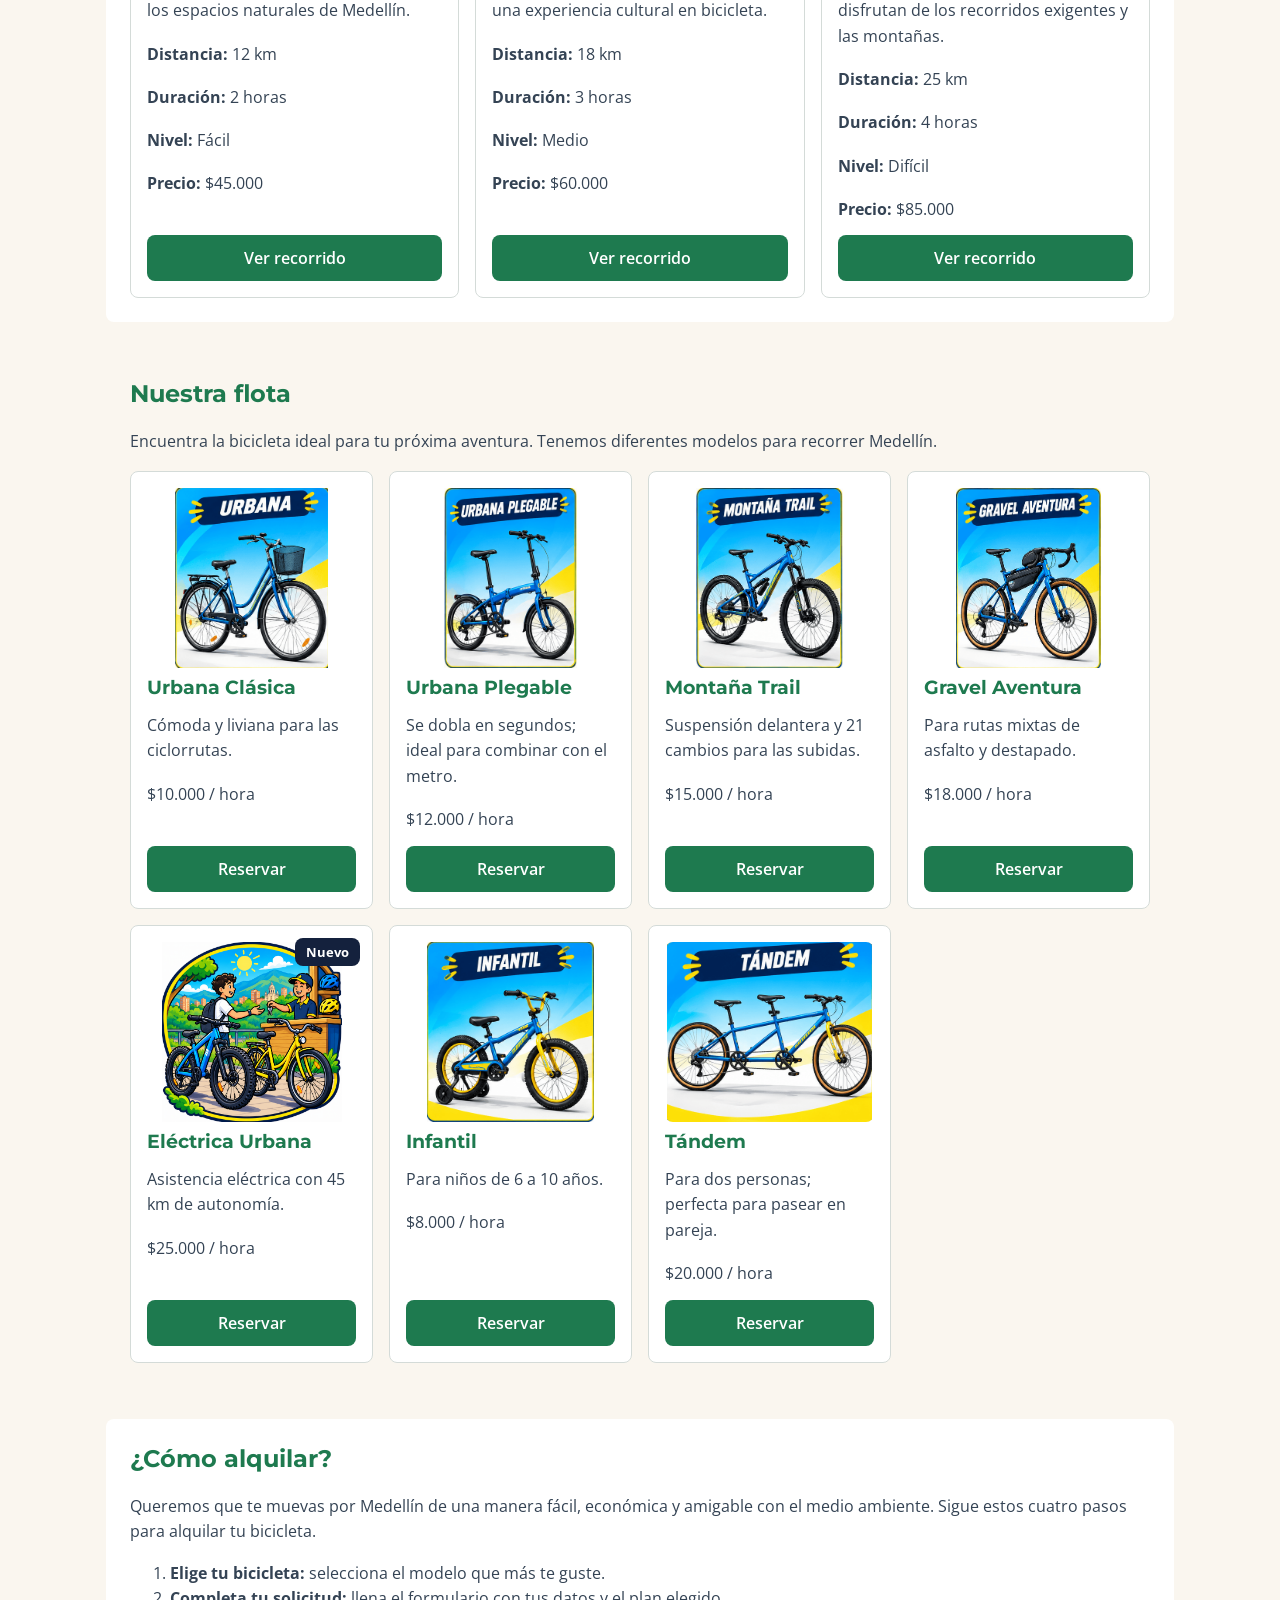
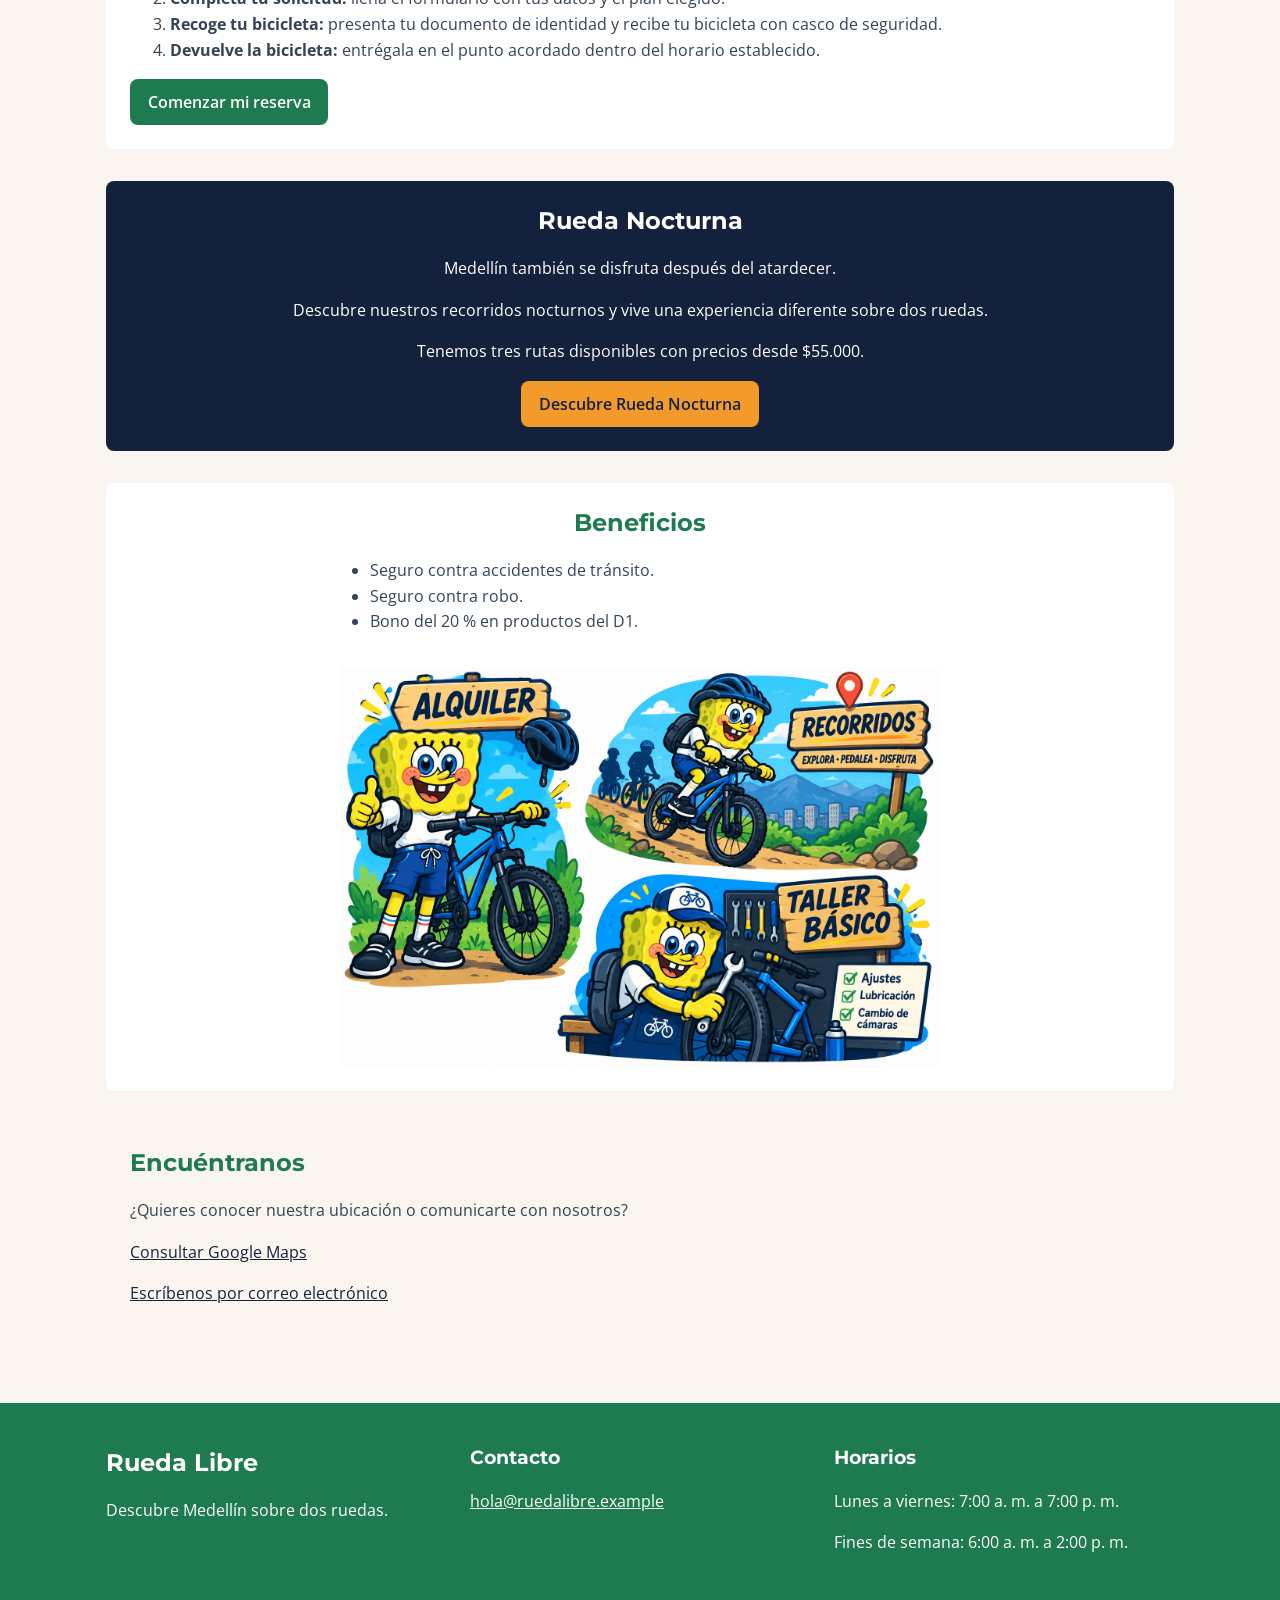
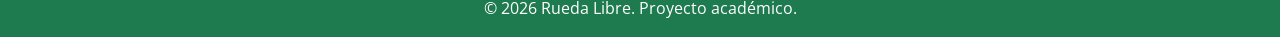
==== commit 52747b55: "Cambié las clases e IDs a inglés y organicé el código" ====
--- a/index.html
+++ b/index.html
@@ -21,29 +21,29 @@
 
 <body>
 
-    <div class="particulas" aria-hidden="true">
-        <img class="flor flor-1" src="img/decorative-flower-1.png" alt="">
-        <img class="flor flor-2" src="img/decorative-flower-2.png" alt="">
-        <img class="flor flor-3" src="img/decorative-flower-3.png" alt="">
-        <img class="flor flor-4" src="img/decorative-flower-4.png" alt="">
-        <img class="flor flor-5" src="img/decorative-flower-5.png" alt="">
+    <div class="particles" aria-hidden="true">
+        <img class="flower flower-1" src="img/decorative-flower-1.png" alt="">
+        <img class="flower flower-2" src="img/decorative-flower-2.png" alt="">
+        <img class="flower flower-3" src="img/decorative-flower-3.png" alt="">
+        <img class="flower flower-4" src="img/decorative-flower-4.png" alt="">
+        <img class="flower flower-5" src="img/decorative-flower-5.png" alt="">
     </div>
 
-    <header class="encabezado">
-
-        <div class="marca">
+    <header class="site-header">
+
+        <div class="brand">
             <h1>Rueda Libre</h1>
             <p>Descubre Medellín sobre dos ruedas</p>
         </div>
 
-        <img class="logo-rueda"
+        <img class="brand-logo"
             src="img/rueda-libre-logo.png"
             alt="Logo de Rueda Libre">
 
         <nav aria-label="Navegación principal">
-            <ul id="menu">
-                <li>
-                    <a href="index.html" class="activo" aria-current="page">
+            <ul id="main-menu">
+                <li>
+                    <a href="index.html" class="active" aria-current="page">
                         Inicio
                     </a>
                 </li>
@@ -69,7 +69,7 @@
 
     <main>
 
-        <section class="portada">
+        <section class="hero">
 
             <div>
                 <h2>Bienvenido a Rueda Libre</h2>
@@ -88,12 +88,12 @@
                 </p>
 
                 <p>
-                    <a href="#encuentranos">
+                    <a href="#find-us">
                         ¿Dónde encontrarnos?
                     </a>
                 </p>
 
-                <a href="paginas/reservas.html" class="boton">
+                <a href="paginas/reservas.html" class="button">
                     Reserva tu bicicleta
                 </a>
             </div>
@@ -105,13 +105,13 @@
 
         </section>
 
-        <section id="servicios">
+        <section id="services">
 
             <h2>Nuestros servicios</h2>
 
-            <div class="cuadricula-servicios">
-
-                <article class="servicio">
+            <div class="services-grid">
+
+                <article class="service-card">
 
                     <h3>Alquiler de bicicletas</h3>
 
@@ -124,13 +124,13 @@
                     <img src="img/bicycle-rental.png"
                         alt="Bicicleta disponible para alquiler">
 
-                    <a href="paginas/tarifas.html" class="boton">
+                    <a href="paginas/tarifas.html" class="button">
                         Consultar tarifas
                     </a>
 
                 </article>
 
-                <article class="servicio">
+                <article class="service-card">
 
                     <h3>Recorridos guiados</h3>
 
@@ -142,13 +142,13 @@
                     <img src="img/guided-bike-tour.png"
                         alt="Persona disfrutando un recorrido en bicicleta">
 
-                    <a href="paginas/tarifas.html#recorridos" class="boton">
+                    <a href="paginas/tarifas.html#guided-tours" class="button">
                         Consultar recorridos
                     </a>
 
                 </article>
 
-                <article class="servicio">
+                <article class="service-card">
 
                     <h3>Taller básico</h3>
 
@@ -161,7 +161,7 @@
                     <img src="img/bike-workshop.png"
                         alt="Taller de mantenimiento de bicicletas">
 
-                    <a href="paginas/tarifas.html" class="boton">
+                    <a href="paginas/tarifas.html" class="button">
                         Conocer más
                     </a>
 
@@ -171,7 +171,7 @@
 
         </section>
 
-        <section id="rutas">
+        <section id="routes">
 
             <h2>Nuestras rutas</h2>
 
@@ -180,9 +180,9 @@
                 Tenemos diferentes rutas para todos los niveles.
             </p>
 
-            <div class="cuadricula-rutas">
-
-                <article class="servicio">
+            <div class="routes-grid">
+
+                <article class="service-card">
 
                     <h3>Río y Parques</h3>
 
@@ -199,13 +199,13 @@
                     <p><strong>Nivel:</strong> Fácil</p>
                     <p><strong>Precio:</strong> $45.000</p>
 
-                    <a href="paginas/tarifas.html#recorridos" class="boton">
+                    <a href="paginas/tarifas.html#guided-tours" class="button">
                         Ver recorrido
                     </a>
 
                 </article>
 
-                <article class="servicio">
+                <article class="service-card">
 
                     <h3>Sabores de Barrio</h3>
 
@@ -222,13 +222,13 @@
                     <p><strong>Nivel:</strong> Medio</p>
                     <p><strong>Precio:</strong> $60.000</p>
 
-                    <a href="paginas/tarifas.html#recorridos" class="boton">
+                    <a href="paginas/tarifas.html#guided-tours" class="button">
                         Ver recorrido
                     </a>
 
                 </article>
 
-                <article class="servicio">
+                <article class="service-card">
 
                     <h3>Reto Las Palmas</h3>
 
@@ -245,7 +245,7 @@
                     <p><strong>Nivel:</strong> Difícil</p>
                     <p><strong>Precio:</strong> $85.000</p>
 
-                    <a href="paginas/tarifas.html#recorridos" class="boton">
+                    <a href="paginas/tarifas.html#guided-tours" class="button">
                         Ver recorrido
                     </a>
 
@@ -255,7 +255,7 @@
 
         </section>
 
-        <section id="bicicletas">
+        <section id="bikes">
 
             <h2>Nuestra flota</h2>
 
@@ -264,9 +264,9 @@
                 Tenemos diferentes modelos para recorrer Medellín.
             </p>
 
-            <div class="cuadricula-flota">
-
-                <article class="tarjeta-bicicleta">
+            <div class="fleet-grid">
+
+                <article class="bike-card">
 
                     <img src="img/urban-classic-bike.png"
                         alt="Bicicleta Urbana Clásica">
@@ -279,13 +279,13 @@
 
                     <p>$10.000 / hora</p>
 
-                    <a href="paginas/reservas.html#reservas" class="boton">
-                        Reservar
-                    </a>
-
-                </article>
-
-                <article class="tarjeta-bicicleta">
+                    <a href="paginas/reservas.html#bookings" class="button">
+                        Reservar
+                    </a>
+
+                </article>
+
+                <article class="bike-card">
 
                     <img src="img/urban-folding-bike.png"
                         alt="Bicicleta Urbana Plegable">
@@ -298,13 +298,13 @@
 
                     <p>$12.000 / hora</p>
 
-                    <a href="paginas/reservas.html#reservas" class="boton">
-                        Reservar
-                    </a>
-
-                </article>
-
-                <article class="tarjeta-bicicleta">
+                    <a href="paginas/reservas.html#bookings" class="button">
+                        Reservar
+                    </a>
+
+                </article>
+
+                <article class="bike-card">
 
                     <img src="img/mountain-trail-bike.png"
                         alt="Bicicleta Montaña Trail">
@@ -317,13 +317,13 @@
 
                     <p>$15.000 / hora</p>
 
-                    <a href="paginas/reservas.html#reservas" class="boton">
-                        Reservar
-                    </a>
-
-                </article>
-
-                <article class="tarjeta-bicicleta">
+                    <a href="paginas/reservas.html#bookings" class="button">
+                        Reservar
+                    </a>
+
+                </article>
+
+                <article class="bike-card">
 
                     <img src="img/gravel-adventure-bike.png"
                         alt="Bicicleta Gravel Aventura">
@@ -336,18 +336,18 @@
 
                     <p>$18.000 / hora</p>
 
-                    <a href="paginas/reservas.html#reservas" class="boton">
-                        Reservar
-                    </a>
-
-                </article>
-
-                <article class="tarjeta-bicicleta">
+                    <a href="paginas/reservas.html#bookings" class="button">
+                        Reservar
+                    </a>
+
+                </article>
+
+                <article class="bike-card">
 
                     <img src="img/bicycle-rental.png"
                         alt="Ilustración genérica de Rueda Libre; foto de la eléctrica pendiente">
 
-                    <span class="etiqueta-nuevo">Nuevo</span>
+                    <span class="new-badge">Nuevo</span>
 
                     <h3>Eléctrica Urbana</h3>
 
@@ -357,13 +357,13 @@
 
                     <p>$25.000 / hora</p>
 
-                    <a href="paginas/reservas.html#reservas" class="boton">
-                        Reservar
-                    </a>
-
-                </article>
-
-                <article class="tarjeta-bicicleta">
+                    <a href="paginas/reservas.html#bookings" class="button">
+                        Reservar
+                    </a>
+
+                </article>
+
+                <article class="bike-card">
 
                     <img src="img/kids-bike.png"
                         alt="Bicicleta infantil">
@@ -376,13 +376,13 @@
 
                     <p>$8.000 / hora</p>
 
-                    <a href="paginas/reservas.html#reservas" class="boton">
-                        Reservar
-                    </a>
-
-                </article>
-
-                <article class="tarjeta-bicicleta">
+                    <a href="paginas/reservas.html#bookings" class="button">
+                        Reservar
+                    </a>
+
+                </article>
+
+                <article class="bike-card">
 
                     <img src="img/tandem-bike.png"
                         alt="Bicicleta Tándem para dos personas">
@@ -395,17 +395,17 @@
 
                     <p>$20.000 / hora</p>
 
-                    <a href="paginas/reservas.html#reservas" class="boton">
-                        Reservar
-                    </a>
-
-                </article>
-
-            </div>
-
-        </section>
-
-        <section id="como-alquilar">
+                    <a href="paginas/reservas.html#bookings" class="button">
+                        Reservar
+                    </a>
+
+                </article>
+
+            </div>
+
+        </section>
+
+        <section id="how-to-rent">
 
             <h2>¿Cómo alquilar?</h2>
 
@@ -439,13 +439,13 @@
                 </li>
             </ol>
 
-            <a href="paginas/reservas.html" class="boton">
+            <a href="paginas/reservas.html" class="button">
                 Comenzar mi reserva
             </a>
 
         </section>
 
-        <section id="rueda-nocturna">
+        <section id="night-ride">
 
             <h2>Rueda Nocturna</h2>
 
@@ -463,13 +463,13 @@
                 desde $55.000.
             </p>
 
-            <a href="nocturna/index.html" class="boton">
+            <a href="nocturna/index.html" class="button">
                 Descubre Rueda Nocturna
             </a>
 
         </section>
 
-        <section id="beneficios" class="seccion-beneficios">
+        <section id="benefits" class="benefits-section">
 
             <h2>Beneficios</h2>
 
@@ -479,13 +479,13 @@
                 <li>Bono del 20 % en productos del D1.</li>
             </ul>
 
-            <img class="imagen-beneficios"
+            <img class="benefits-image"
                 src="img/cycling-benefits.png"
                 alt="Beneficios de utilizar los servicios de Rueda Libre">
 
         </section>
 
-        <section id="encuentranos">
+        <section id="find-us">
 
             <h2>Encuéntranos</h2>
 
@@ -514,7 +514,7 @@
 
     <footer>
 
-        <div class="pie-contenedor">
+        <div class="footer-container">
 
             <div>
                 <h2>Rueda Libre</h2>
@@ -538,7 +538,7 @@
 
         </div>
 
-        <p class="derechos">
+        <p class="copyright">
             &copy; 2026 Rueda Libre. Proyecto académico.
         </p>
 
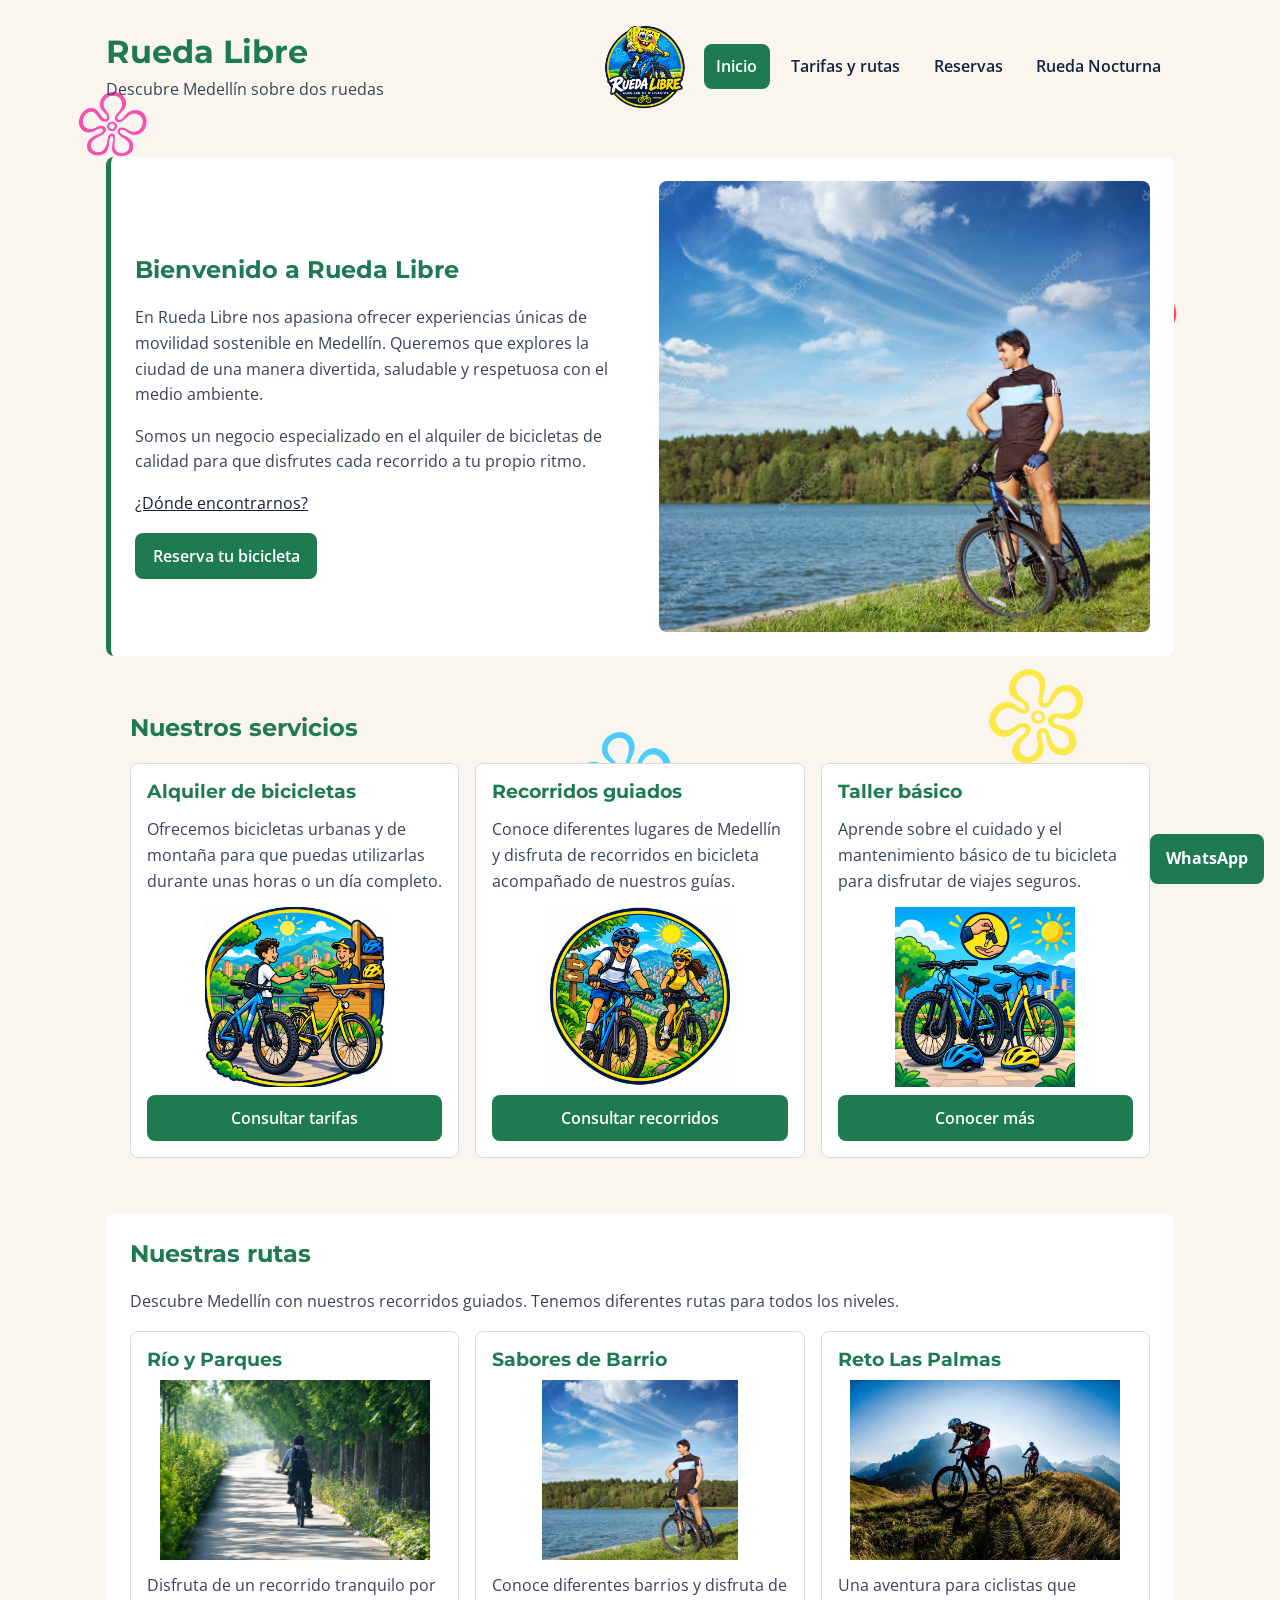
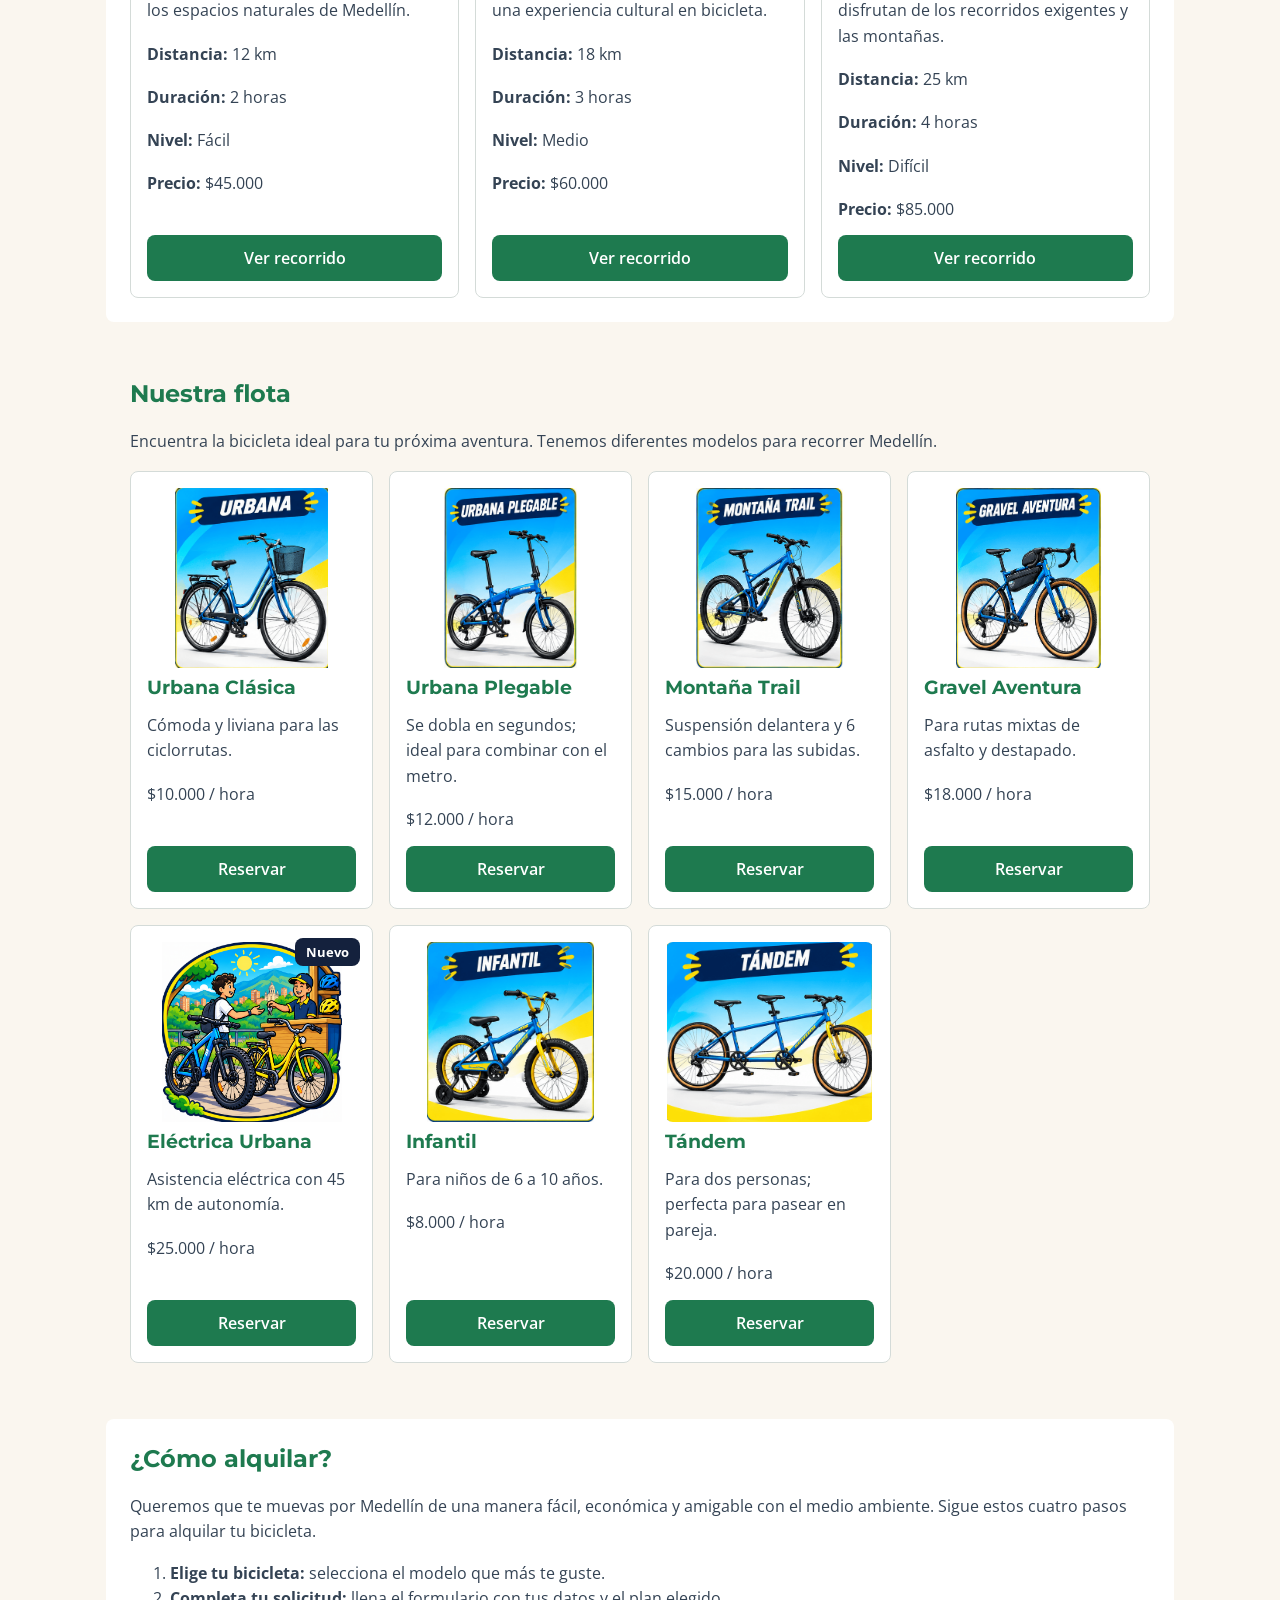
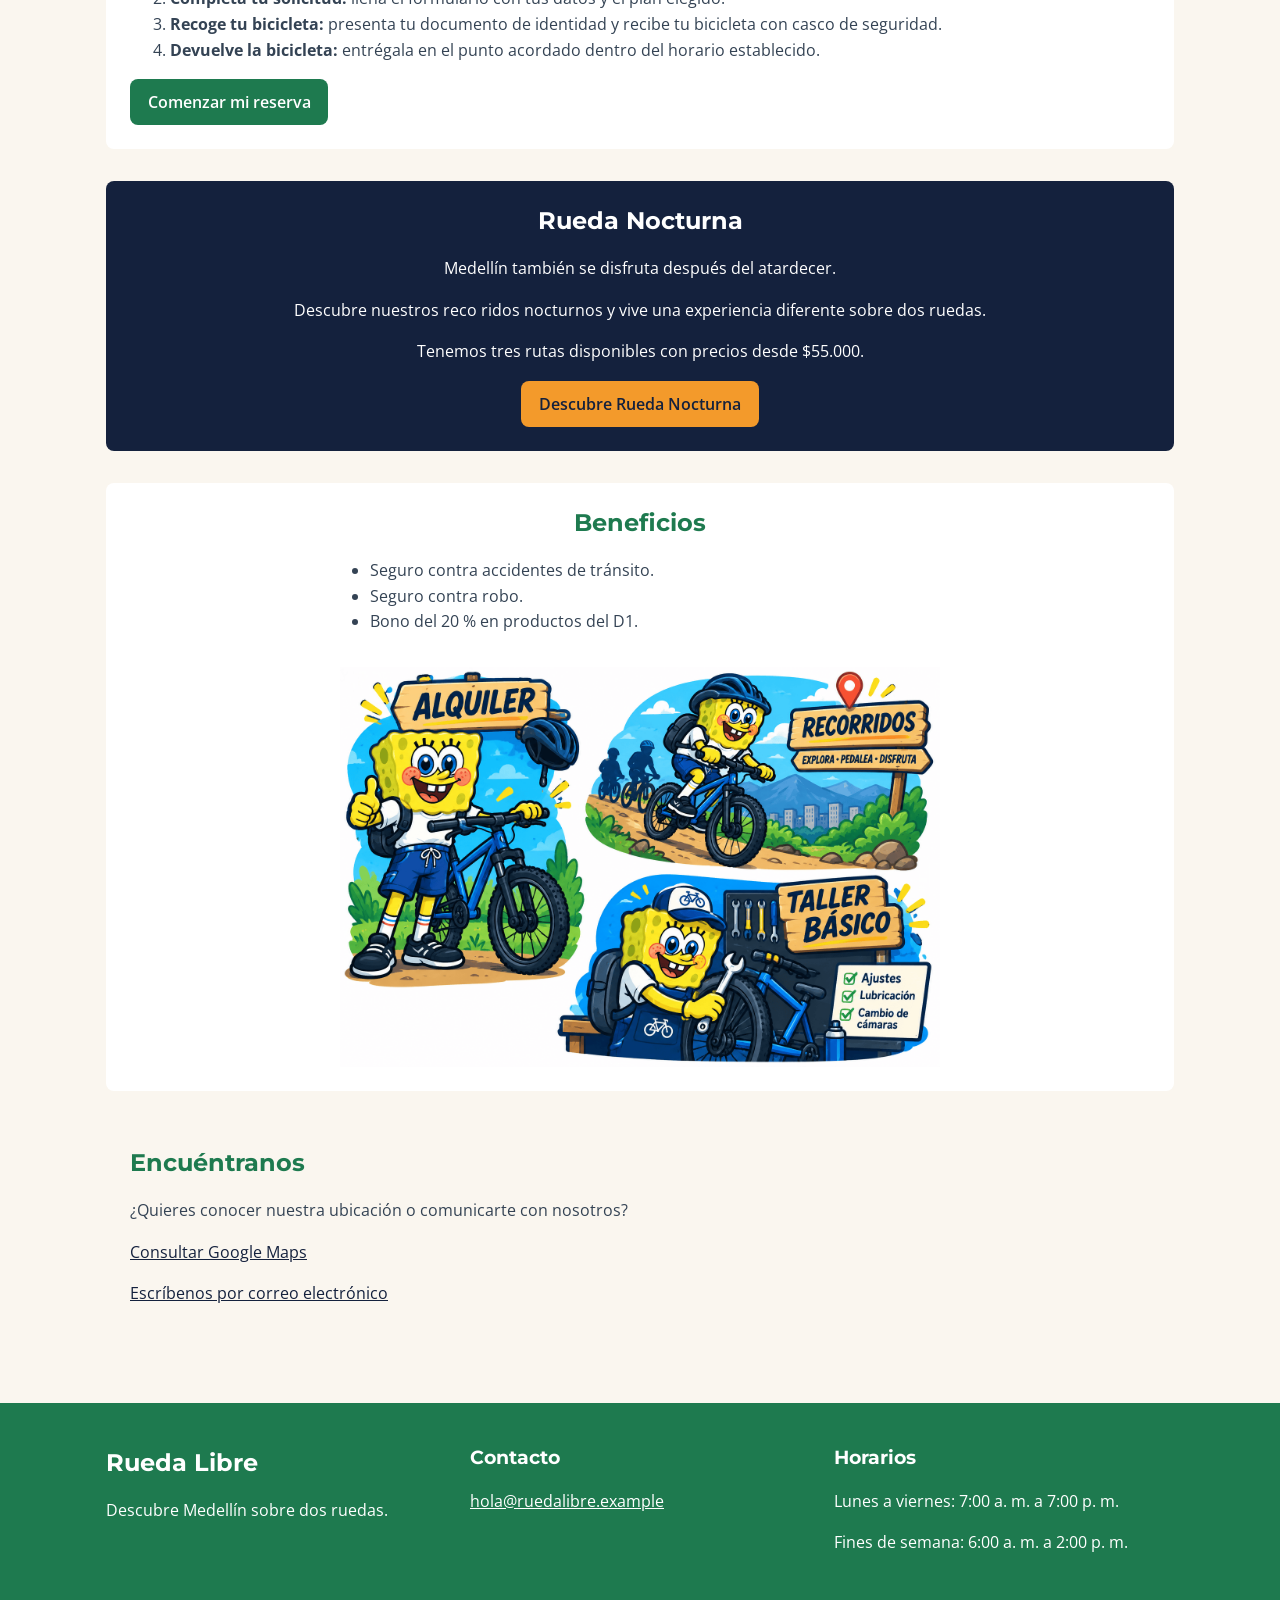
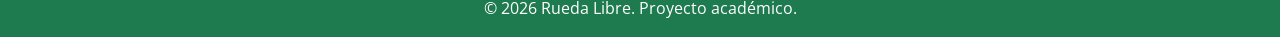
==== commit 01ae7637: "detalles pulidos en terminos" ====
--- a/index.html
+++ b/index.html
@@ -22,11 +22,11 @@
 <body>
 
     <div class="particles" aria-hidden="true">
-        <img class="flower flower-1" src="img/decorative-flower-1.png" alt="">
-        <img class="flower flower-2" src="img/decorative-flower-2.png" alt="">
-        <img class="flower flower-3" src="img/decorative-flower-3.png" alt="">
-        <img class="flower flower-4" src="img/decorative-flower-4.png" alt="">
-        <img class="flower flower-5" src="img/decorative-flower-5.png" alt="">
+        <img class="flower flower-1" src="img/decorative-flower-1.png" alt="Flor decorativa del fondo">
+        <img class="flower flower-2" src="img/decorative-flower-2.png" alt="Flor decorativa del fondo">
+        <img class="flower flower-3" src="img/decorative-flower-3.png" alt="Flor decorativa del fondo">
+        <img class="flower flower-4" src="img/decorative-flower-4.png" alt="Flor decorativa del fondo">
+        <img class="flower flower-5" src="img/decorative-flower-5.png" alt="Flor decorativa del fondo">
     </div>
 
     <header class="site-header">
@@ -312,7 +312,7 @@
                     <h3>Montaña Trail</h3>
 
                     <p>
-                        Suspensión delantera y 21 cambios para las subidas.
+                        Suspensión delantera y 6 cambios para las subidas.
                     </p>
 
                     <p>$15.000 / hora</p>
@@ -454,7 +454,7 @@
             </p>
 
             <p>
-                Descubre nuestros recorridos nocturnos y vive
+                Descubre nuestros reco ridos nocturnos y vive
                 una experiencia diferente sobre dos ruedas.
             </p>
 
